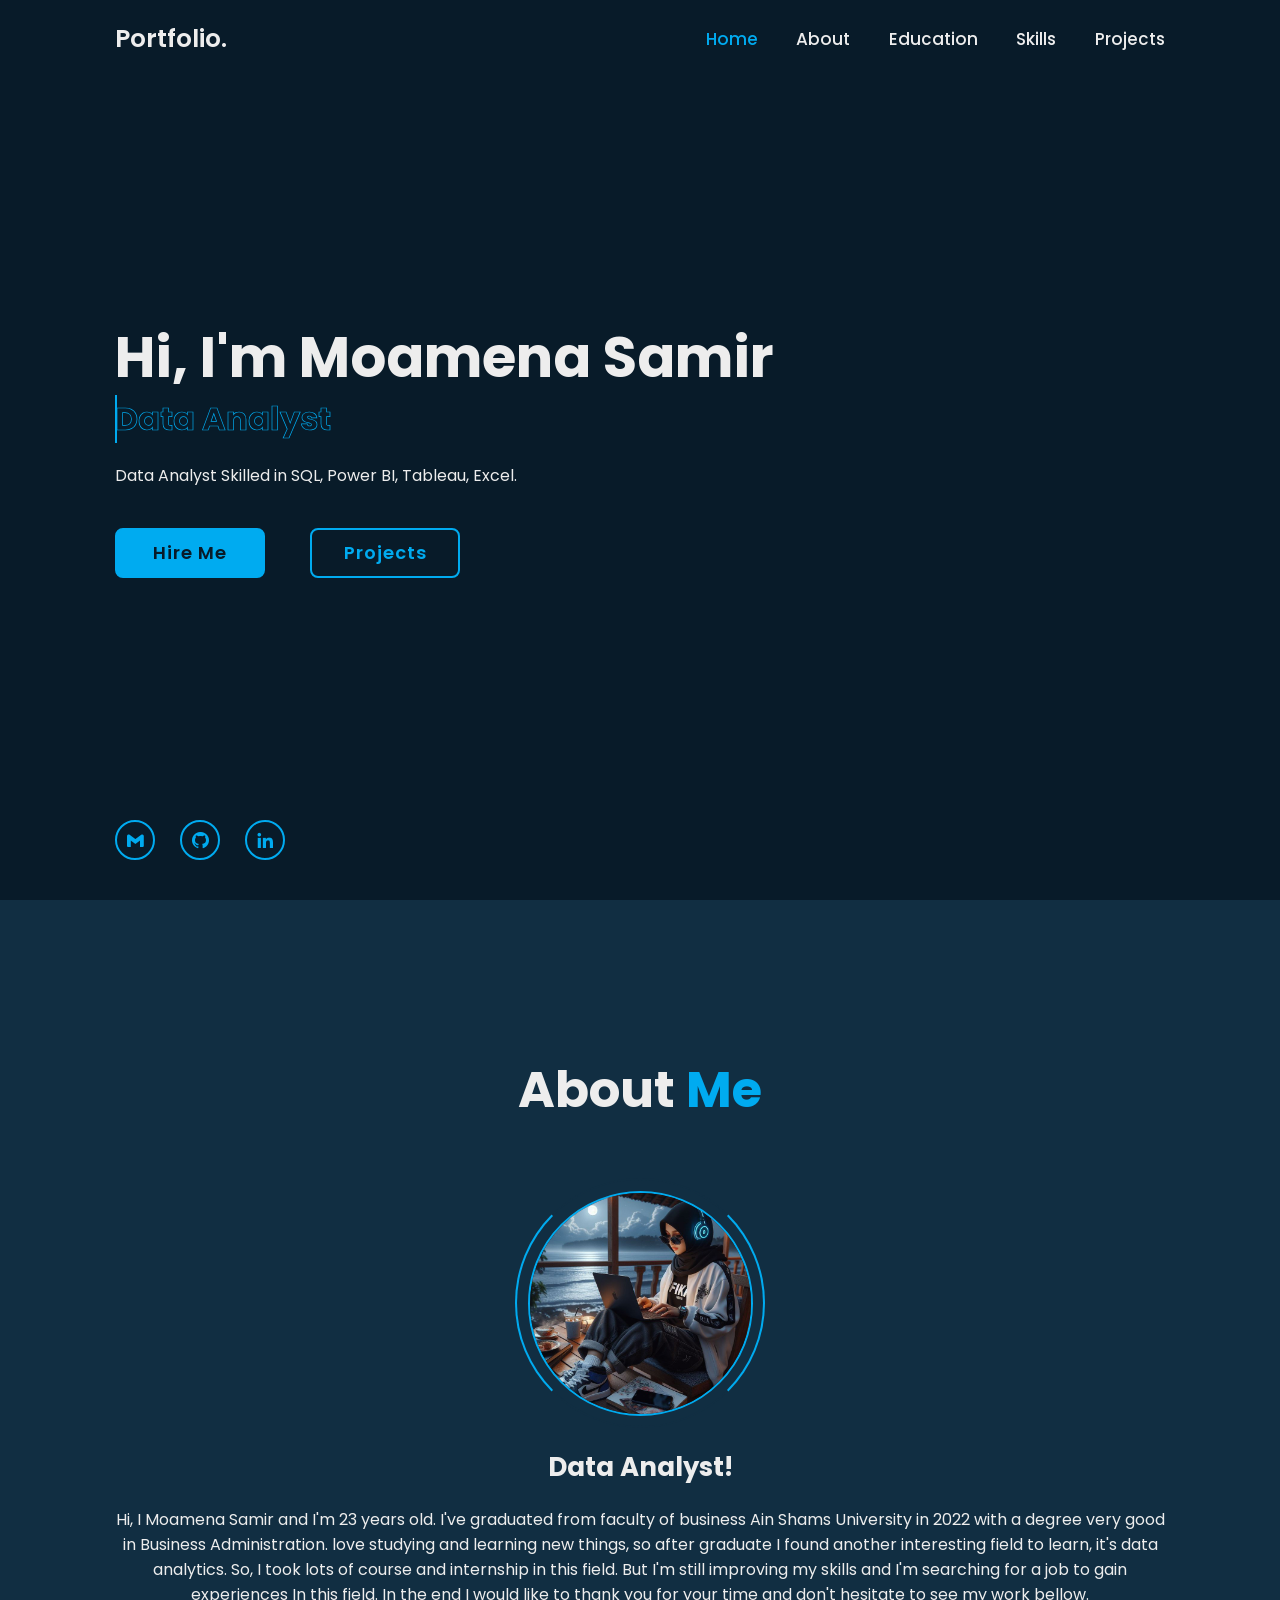
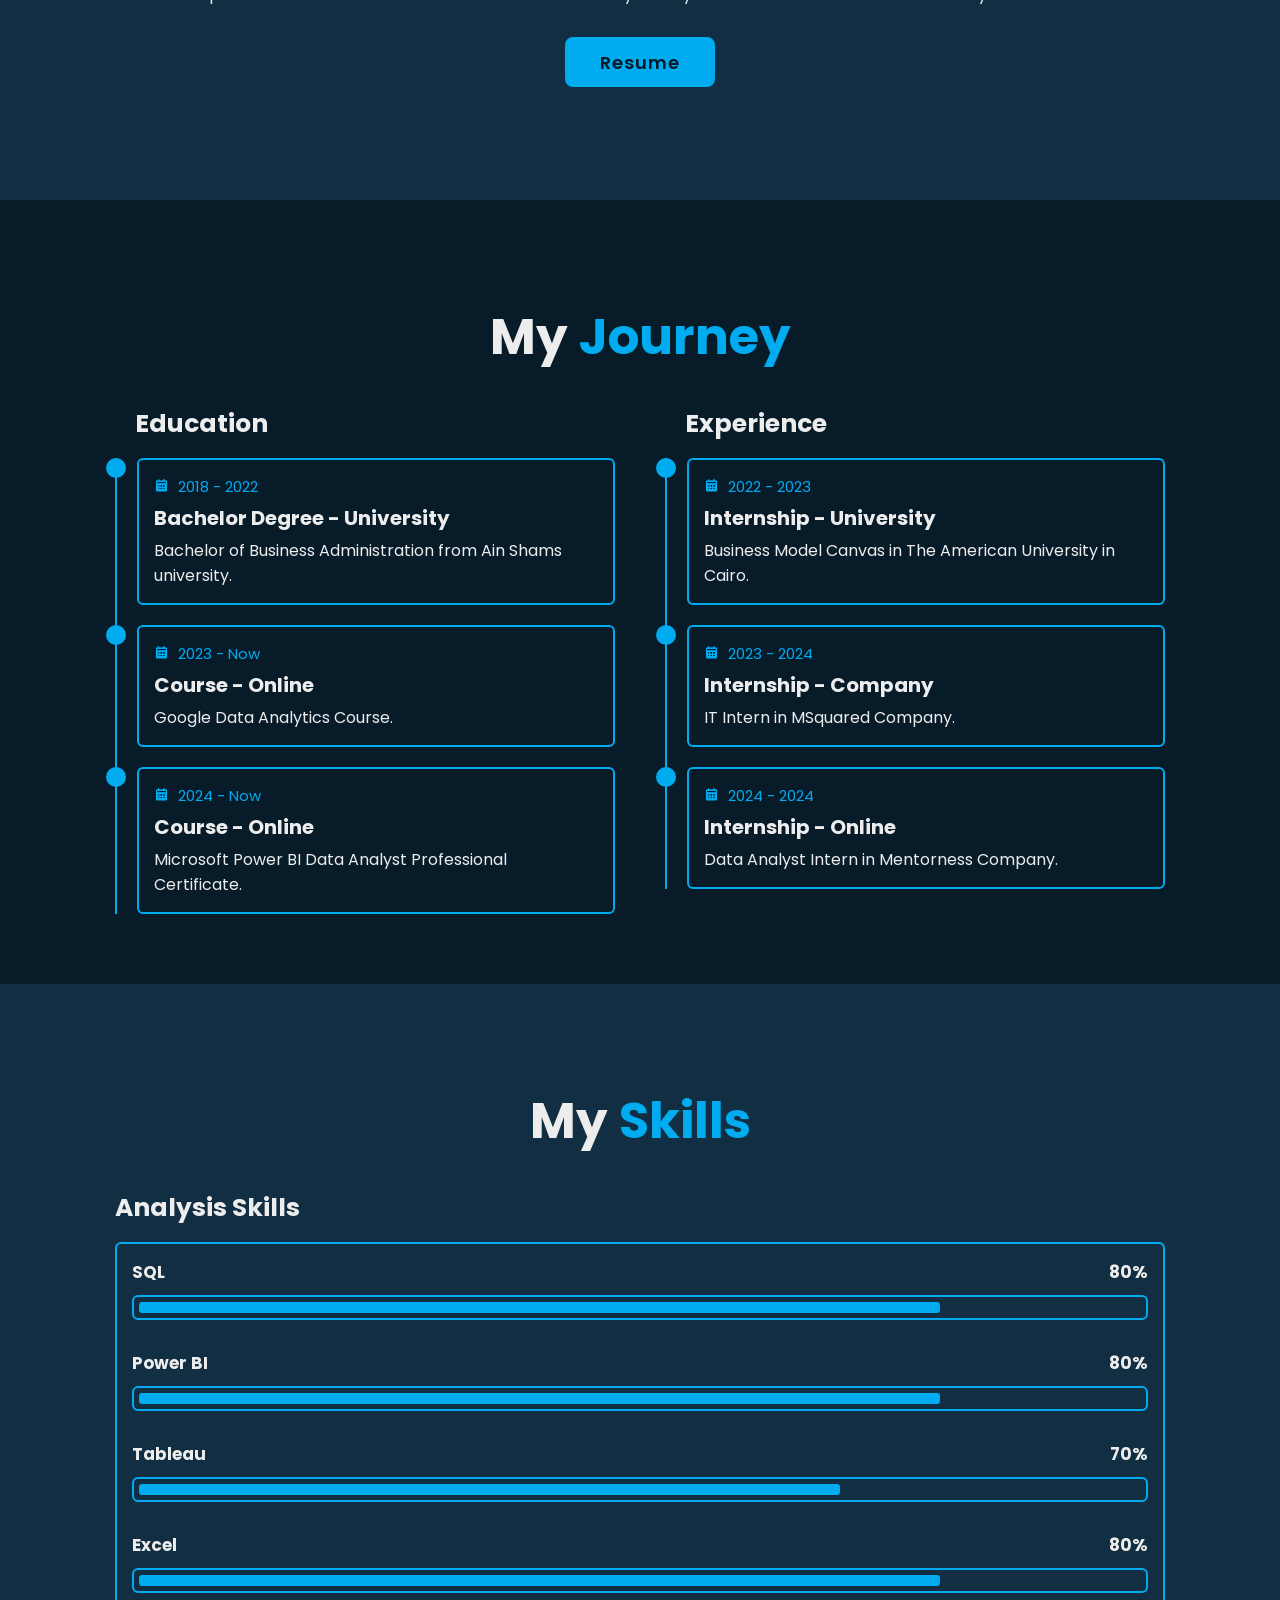
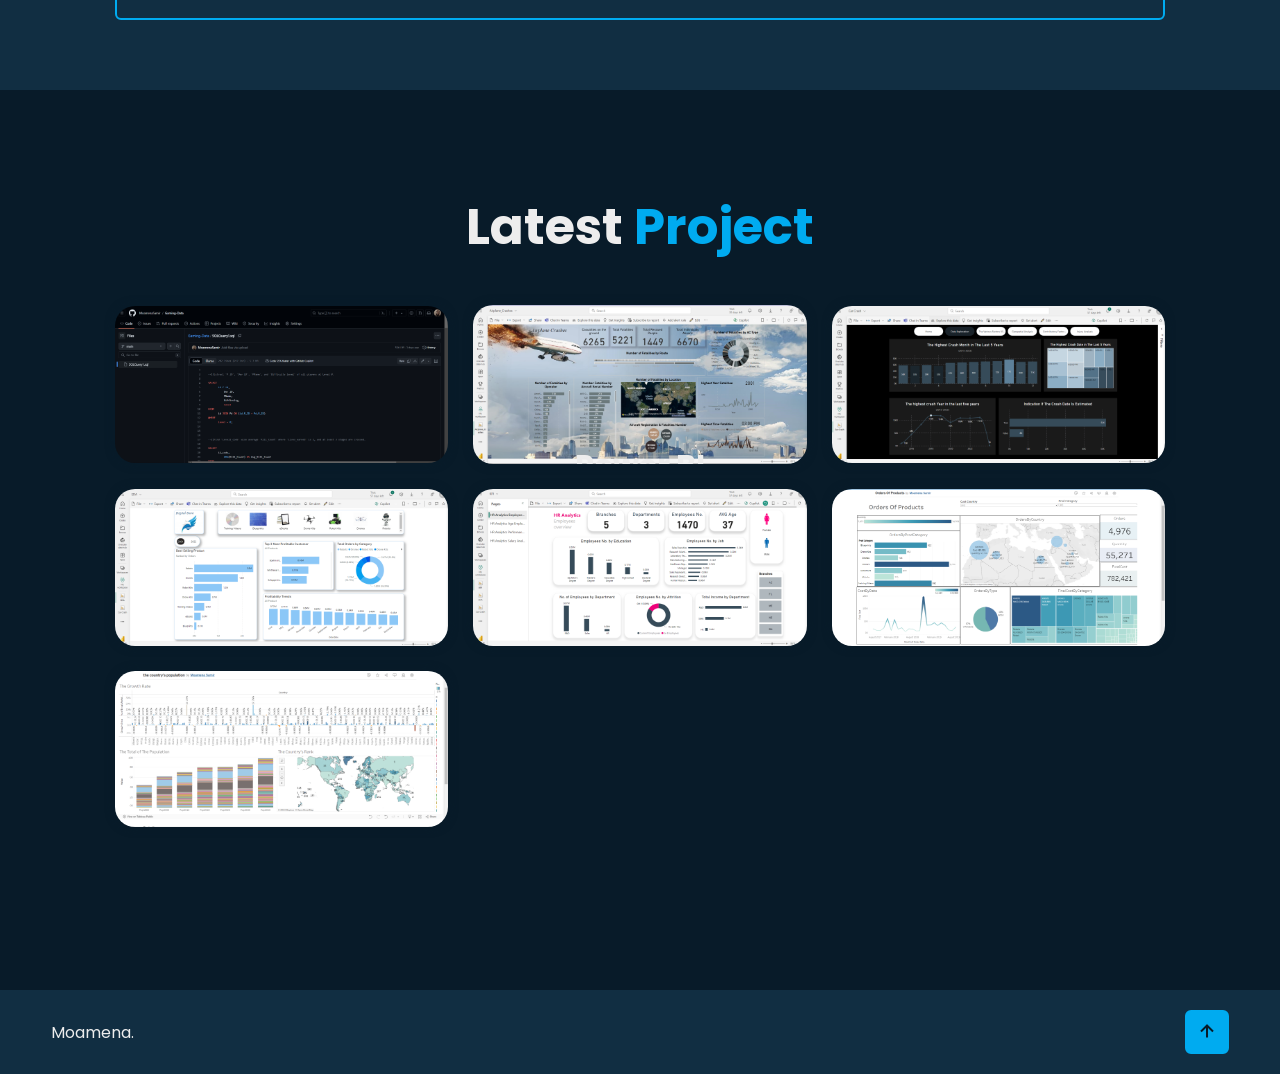
==== index.html @ 7ff7bc9e "Update index.html" ====
<!DOCTYPE html>
<html lang="en">

<head>
    <meta charset="UTF-8">
    <meta http-equiv="X-UA-Compatible" content="IE=edge">
    <meta name="viewport" content="width=decive-width, initial-scale=1.0">
    <title>Moamena The Analyst Portfolio</title>
    <link rel="stylesheet" href="style.css">

    <!--box icons-->
    <link href='https://unpkg.com/boxicons@2.1.4/css/boxicons.min.css' rel='stylesheet'>
</head>

<body>

    <!--header design-->
    <header class="header">
        <a href="#" class="logo">Portfolio.</a>

        <div class="bx bx-menu" id="menu-icon"></div>

        <nav class="navbar">
            <a href="#home">Home</a>
            <a href="#about">About</a>
            <a href="#education">Education</a>
            <a href="#skills">Skills</a>
            <a href="#Projects">Projects</a>

            <span class="active-nav"></span>
        </nav>
    </header>
    
    <!--home section design-->
    <section class="home" id="home">
        <div class="home-content">
            <h1>Hi, I'm <span>Moamena Samir</span> </h1>
            <div class="text-animate">
                <h3>Data Analyst</h3>
            </div>
            <p>Data Analyst Skilled in SQL, Power BI, Tableau, Excel.
            </p>

            <div class="btn-box">
                <a href="tel:+201020567214" class="btn">Hire Me</a>
                <a href="#Projects" class="btn">Projects</a>
            </div>
        </div>

        <div class="home-sci">
            <a href="mailto:mo2mena.samir@gmail.com"><i class='bx bxl-gmail'></i></a>
            <a href="https://github.com/MoamenaSamir"><i class='bx bxl-github'></i></a>
            <a href="https://www.linkedin.com/in/moamena-samir-12b2a61b3/"><i class='bx bxl-linkedin'></i></a>
        </div>


    </section>

    <!--about section desgin-->
    <section class="about" id="about">
        <h2 class="heading">About <span>Me</span></h2>

        <div class="about-img">
            <img src="images/62de331f3b5580118a885baf981260dc.jpg" alt="">
            <span class="circle-spin"></span>
        </div>

        <div class="about-content">
            <h3>Data Analyst!</h3>
            <p>Hi, I Moamena Samir and I'm 23 years old.
            I've graduated from faculty of business Ain Shams University in 2022 with a degree very good in Business Administration.
            love studying and learning new things, so after graduate I found another interesting field to learn, it's data analytics.
            So, I took lots of course and internship in this field.
            But I'm still improving my skills and I'm searching for a job to gain experiences In this field.
            In the end I would like to thank you for your time and don't hesitate to see my work bellow.
        </p>
            
            <div class="btn-box btns">
                <a href="https://drive.google.com/file/d/1NIc2Omp8mxi_9Cw9gJb8gLb9crtpB3oP/view?usp=sharing" class="btn">Resume</a>
            </div>
        </div>
    </section>

    <!--Education section design-->
    <section class="education" id="education">
        <h2 class="heading">My <span>Journey</span></h2>

        <div class="education-row">
            <div class="education-column">
                <h3 class="title"> Education</h3>

                <div class="education-box">
                    <div class="education-content">
                        <div class="content">
                            <div class="year"><i class='bx bxs-calendar' ></i> 2018 - 2022</div>
                            <h3>Bachelor Degree - University </h3>
                            <p>Bachelor of Business Administration from Ain Shams university.</p>
                        </div>
                    </div>

                    <div class="education-content">
                        <div class="content">
                            <div class="year"><i class='bx bxs-calendar' ></i> 2023 - Now</div>
                            <h3>Course - Online</h3>
                            <p>Google Data Analytics Course.</p>
                        </div>
                    </div>

                    <div class="education-content">
                        <div class="content">
                            <div class="year"><i class='bx bxs-calendar' ></i> 2024 - Now</div>
                            <h3>Course - Online</h3>
                            <p>Microsoft Power BI Data Analyst Professional Certificate.</p>
                        </div>
                    </div>
                </div>
            </div>

            <div class="education-column">
                <h3 class="title"> Experience</h3>

                <div class="education-box">
                    <div class="education-content">
                        <div class="content">
                                    <div class="year"><i class='bx bxs-calendar' ></i> 2022 - 2023</div>
                                    <h3>Internship - University</h3>
                                    <p>Business Model Canvas in The American University in Cairo.</p>
                                </div>
                            </div>
        
                            <div class="education-content">
                                <div class="content">
                                    <div class="year"><i class='bx bxs-calendar' ></i> 2023 - 2024</div>
                                    <h3>Internship - Company</h3>
                                    <p>IT Intern in MSquared Company.</p>
                                </div>
                            </div>

                            <div class="education-content">
                                <div class="content">
                                    <div class="year"><i class='bx bxs-calendar' ></i> 2024 - 2024</div>
                                    <h3>Internship - Online</h3>
                                    <p>Data Analyst Intern in Mentorness Company.</p>
                                </div>
                            </div>
                        </div>
                    </div>
                </div>
            </section>

            <!--skills section design-->
            <section class="skills" id="skills">
                <h2 class="heading"> My <span>Skills</span></h2>

                <div class="skills-row">
                    <div class="skills-column">
                        <h3 class="title">Analysis Skills</h3>

                        <div class="skills-box">
                            <div class="skills-content">
                                <div class="progress">
                                    <h3>SQL <span>80%</span></h3>
                                    <div class="bar"><span></span></div>
                                </div>

                                <div class="progress">
                                    <h3>Power BI <span>80%</span></h3>
                                    <div class="bar"><span></span></div>
                                </div>

                                <div class="progress">
                                    <h3>Tableau <span>70%</span></h3>
                                    <div class="bar"><span></span></div>
                                </div>

                                <div class="progress">
                                    <h3>Excel <span>80%</span></h3>
                                    <div class="bar"><span></span></div>
                                </div>
                            </div>
                        </div>
                    </div>
                </div>
            </section>

            <!--Portfolio section design-->
            <section class="Projects" id="Projects">
                <h2 class="heading"> Latest <span>Project</span></h2>

                <div class="Projects-container">
                    <div class="Projects-box">
                        <img src="images/SQL.png" alt="">
                        <div class="Projects-layer">
                            <h4>SQL Query</h4>
                            <p>SQL Project on Gaming Data</p>
                            <a href="https://github.com/MoamenaSamir/Gaming-Data/blob/main/SQLQuery1.sql"><i class='bx bx-link-external'></i></a>
                        </div>
                    </div>

                    <div class="Projects-box">
                        <img src="images/Airplane Crashes.png" alt="">
                        <div class="Projects-layer">
                            <h4>Power BI Dashboard</h4>
                            <p>Power BI Project on Airplane Crashes Around The World(1980-2023)</p>
                            <a href="https://commerceasuedu-my.sharepoint.com/:p:/g/personal/moemina_ismail6387_std_bus_asu_edu_eg/EbboC7ipmwRFlwjA2__gS-ABjMqeABfZgVKeyIdCyo4ZtQ?e=0nTUFy&nav=eyJzSWQiOjI1NiwiY0lkIjozMjExODU5NTQyfQ"><i class='bx bx-link-external'></i></a>
                        </div>
                    </div>

                    <div class="Projects-box">
                        <img src="images/Car Crash.png" alt="">
                        <div class="Projects-layer">
                            <h4>Power BI Dashboard</h4>
                            <p>Power BI Project on Car Crashes in Chicago(2015-2023)</p>
                            <a href="https://app.powerbi.com/groups/me/reports/aac5a972-5bf7-4962-9d0a-3812ebd9f219/ReportSectionda81ce80c0d133b09422?experience=power-bi"><i class='bx bx-link-external'></i></a>
                        </div>
                    </div>

                    <div class="Projects-box">
                        <img src="images/Sales.png" alt="">
                        <div class="Projects-layer">
                            <h4>Power BI Dashboard</h4>
                            <p>Power BI Project on Electronics Shop(2021-2022)</p>
                            <a href="https://app.powerbi.com/groups/b8ea84ec-316a-4c94-a36a-9904f1daa432/reports/cac3634a-7584-4855-9eca-a013e3efb55e/ReportSection?experience=power-bi"><i class='bx bx-link-external'></i></a>
                        </div>
                    </div>

                    <div class="Projects-box">
                        <img src="images/HR.png" alt="">
                        <div class="Projects-layer">
                            <h4>Power BI Dashboard</h4>
                            <p>Power BI Project on HR Data</p>
                            <a href="https://app.powerbi.com/groups/b8ea84ec-316a-4c94-a36a-9904f1daa432/reports/a9eea1a8-934e-453d-8416-8a2db43dfea5/ReportSection?experience=power-bi"><i class='bx bx-link-external'></i></a>
                        </div>
                    </div>

                    <div class="Projects-box">
                        <img src="images/Global product.png" alt="">
                        <div class="Projects-layer">
                            <h4>Tableau Dashboard</h4>
                            <p>Tableau Project on Global Product Sales</p>
                            <a href="https://public.tableau.com/app/profile/moamena.samir8558/viz/OrdersOfProducts/Dashboard1"><i class='bx bx-link-external'></i></a>
                        </div>
                    </div>

                    <div class="Projects-box">
                        <img src="images/Population.png" alt="">
                        <div class="Projects-layer">
                            <h4>Tableau Dashboard</h4>
                            <p>Tableau Project on World Population Census</p>
                            <a href="https://public.tableau.com/app/profile/moamena.samir8558/viz/thecountryspopulation/Dashboard2"><i class='bx bx-link-external'></i></a>
                        </div>
                    </div>
                </div>
            </section>

            <!--footer design-->
            <footer class="footer">
                <div class="footer-text">
                    <p>Moamena.</p>
                </div>

                <div class="footer-iconTop">
                    <a href="#"><i class="bx bx-up-arrow-alt"></i></a>
                </div>
            </footer>

    <script src="script.js"></script>
</body>
</html>
---- style.css ----
@import url('https://fonts.googleapis.com/css2?family=Poppins:wght@300;400;500;600;700;800;900&display=swap');

* {
    margin: 0;
    padding: 0;
    box-sizing: border-box;
    text-decoration: none;
    border: none;
    outline: none;
    scroll-behavior: smooth;
    font-family: 'Poppins', sans-serif;
}

:root {
    --bg-color: #081b29;
    --second-bg-color: #112e42;
    --text-color: #ededed;
    --main-color: #00abf0;
}

html {
    font-size: 62.5%;
    overflow-x: hidden;
}

body {
    background: var(--bg-color);
    color: var(--text-color);
}

.header {
    position: fixed;
    top: 0;
    left: 0;
    width: 100%;
    padding: 2rem 9%;
    background: transparent;
    display: flex;
    justify-content: space-between;
    align-items: center;
    z-index: 100;
    transition: .3s;
}

.header.sticky {
    background: var(--bg-color);
}

.logo {
    font-size: 2.5rem;
    color: var(--text-color);
    font-weight: 600;
}

.navbar a {
    font-size: 1.7rem;
    color: var(--text-color);
    font-weight: 500;
    margin-left: 3.55rem;
    transition: .3s;
}

.navbar a:hover,
.navbar a.active {
    color: var(--main-color);
}

#menu-icon {
    font-size: 3.6rem;
    color: var(--text-color);
    cursor: pointer;
    display: none;
}

section {
    min-height: 100vh;
    padding: 10rem 9% 2rem;
}

.home {
    display: flex;
    align-items: center;
    padding: 0 9%;
    background: url('images/3.gif');
    background-size: cover;
    background-position: center;
}

.home-content h1 {
    font-size: 5.6rem;
    font-weight: 700;
    line-height: 1.3;
}

.home-content h1 span {
    color: var(--text-color);
}

.home-content .text-animate {
    position: relative;
    width: 32.8rem;
}

.home-content .text-animate h3 {
    font-size: 3.2rem;
    font-weight: 700;
    color: transparent;
    -webkit-text-stroke: .7px var(--main-color);
    background-image: linear-gradient(var(--main-color), var(--main-color));
    background-repeat: no-repeat;
    -webkit-background-clip: text;
    background-position: -33rem 0;
    animation: homeBgText 6s linear infinite;
    animation-delay: 2s;
}

.home-content .text-animate h3::before {
    content: '';
    position: absolute;
    top: 0;
    left: 0;
    width: 0;
    height: 100%;
    border-right: 2px solid var(--main-color);
    z-index: -1;
    animation: homeCursorText 6s linear infinite;
    animation-delay: 2s;
}

.home-content p {
    font-size: 1.6rem;
    margin: 2rem 0 4rem;
}

.btn-box {
    position: relative;
    display: flex;
    justify-content: space-between;
    width: 34.5rem;
    height: 5rem;
}

.btn-box .btn {
    position: relative;
    display: inline-flex;
    justify-content: center;
    align-items: center;
    width: 15rem;
    height: 100%;
    background: var(--main-color);
    border: .2rem solid var(--main-color);
    border-radius: .8rem;
    font-size: 1.8rem;
    font-weight: 600;
    letter-spacing: .1rem;
    color: var(--bg-color);
    z-index: 1;
    overflow: hidden;
    transition: .5s;
}

.btn-box .btn:hover {
    color: var(--main-color);
}

.btn-box .btn:nth-child(2) {
    background: transparent;
    color: var(--main-color);
}

.btn-box .btn:nth-child(2):hover {
    color: var(--bg-color);
}

.btn-box .btn:nth-child(2)::before {
    background: var(--main-color);
}

.btn-box .btn::before {
    content: '';
    position: absolute;
    top: 0;
    left: 0;
    width: 0;
    height: 100%;
    background: var(--bg-color);
    z-index: -1;
    transition: .5s;
}

.btn-box .btn:hover::before {
    width: 100%;
}

.home-sci {
    position: absolute;
    bottom: 4rem;
    width: 170px;
    display: flex;
    justify-content: space-between;
}

.home-sci a {
    position: relative;
    display: inline-flex;
    justify-content: center;
    align-items: center;
    width: 40px;
    height: 40px;
    background: transparent;
    border: .2rem solid var(--main-color);
    border-radius: 50%;
    font-size: 20px;
    color: var(--main-color);
    z-index: 1;
    overflow: hidden;
    transition: .5s;
}

.home-sci a:hover {
    color: var(--bg-color);
} 

.home-sci a::before {
    content: '';
    position: absolute;
    top: 0;
    left: 0;
    width: 0;
    height: 100%;
    background: var(--main-color);
    z-index: -1;
    transition: .5s;
}

.home-sci a:hover::before {
    width: 100%;
}


.about {
    display: flex;
    justify-content: center;
    align-items: center;
    flex-direction: column;
    gap: 2rem;
    background: var(--second-bg-color);
    padding-bottom: 6rem;
}

.heading {
    font-size: 5rem;
    margin-bottom: 3rem;
    text-align: center;
}

span {
    color: var(--main-color);
}

.about-img {
    position: relative;
    width: 25rem;
    height: 25rem;
    border-radius: 50%;
    display: flex;
    justify-content: center;
    align-items: center;
}


.about-img img {
    width: 90%;
    border-radius: 50%;
    border: .2rem solid var(--main-color);
}

.about-img .circle-spin {
    position: absolute;
    top: 50%;
    left: 50%;
    transform: translate(-50%, -50%) rotate(0);
    width: 100%;
    height: 100%;
    border-radius: 50%;
    border-top: .2rem solid var(--second-bg-color);
    border-bottom: .2rem solid var(--second-bg-color);
    border-left: .2rem solid var(--main-color);
    border-right: .2rem solid var(--main-color);
    animation: aboutSpinner 8s linear infinite;
}

.about-content {
    text-align: center;
}

.about-content h3 {
    font-size: 2.6rem;
}

.about-content p {
    font-size: 1.6rem;
    margin: 2rem 0 3rem;
}

.btn-box.btns {
    display: inline-block;
    width: 15rem;
}

.btn-box.btns a::before {
    background: var(--second-bg-color);
}

.education {
    display: flex;
    justify-content: center;
    align-items: center;
    flex-direction: column;
    min-height: auto;
    padding-bottom: 5rem;
}

.education .education-row {
    display: flex;
    flex-wrap: wrap;
    gap: 5rem;
}

.education-row .education-column {
    flex: 1 1 40rem;
}

.education-column .title {
    font-size: 2.5rem;
    margin: 0 0 1.5rem 2rem;
}

.education-column .education-box {
    border-left: .2rem solid var(--main-color);
}

.education-box .education-content {
    position: relative;
    padding-left: 2rem;
}

.education-box .education-content::before {
    content: '';
    position: absolute;
    top: 0;
    left: -1.1rem;
    width: 2rem;
    height: 2rem;
    background: var(--main-color);
    border-radius: 50%;
}

.education-content .content {
    position: relative;
    padding: 1.5rem;
    border: .2rem solid var(--main-color);
    border-radius: .6rem;
    margin-bottom: 2rem;
    overflow: hidden;
}

.education-content .content::before {
    content: '';
    position: absolute;
    top: 0;
    left: 0;
    width: 0;
    height: 100%;
    background: var(--second-bg-color);
    z-index: -1;
    transition: .5s;
}

.education-content .content:hover::before {
    width: 100%;
}

.education-content .content .year {
    font-size: 1.5rem;
    color: var(--main-color);
    padding-bottom: .5rem;
}

.education-content .content .year i {
    padding-right: .5rem;
}

.education-content .content h3 {
    font-size: 2rem;
}

.education-content .content p {
    font-size: 1.6rem;
    padding-top: .5rem;
}

.skills {
    min-height: auto;
    padding-bottom: 7rem;
    background: var(--second-bg-color);
}

.skills .skills-row {
    display: flex;
    flex-wrap: wrap;
    gap: 5rem;
}

.skills-row .skills-column {
    flex: 1 1 40rem;
}

.skills-column .title {
    font-size: 2.5rem;
    margin: 0 0 1.5rem;
}


.skills-box .skills-content {
    position: relative;
    border: .2rem solid var(--main-color);
    border-radius: .6rem;
    padding: .5rem 1.5rem;
    z-index: 1;
    overflow: hidden;
}

.skills-box .skills-content::before {
    content: '';
    position: absolute;
    top: 0;
    left: 0;
    width: 0;
    height: 100%;
    background: var(--bg-color);
    z-index: -1;
    transition: .5s;

}

.skills-box .skills-content:hover::before {
    width: 100%;
}

.skills-content .progress {
    padding: 1rem 0;
}

.skills-content .progress h3 {
    font-size: 1.7rem;
    display: flex;
    justify-content: space-between;
}

.skills-content .progress h3 span {
    color: var(--text-color);
}

.skills-content .progress .bar {
    height: 2.5rem;
    border-radius: .6rem;
    border: .2rem solid var(--main-color);
    padding: .5rem;
    margin: 1rem 0;
}

.skills-content .progress .bar span {
    display: block;
    height: 100%;
    border-radius: .3rem;
    background: var(--main-color);
}

.skills-column:nth-child(1) .skills-content .progress:nth-child(1) .bar span {
    width: 80%;
}

.skills-column:nth-child(1) .skills-content .progress:nth-child(2) .bar span {
    width: 80%;
}

.skills-column:nth-child(1) .skills-content .progress:nth-child(3) .bar span {
    width: 70%;
}

.skills-column:nth-child(1) .skills-content .progress:nth-child(4) .bar span {
    width: 80%;
}

.Projects {
    background: var(--bg-color);
}

.Projects h2 {
    margin-bottom: 4rem;
}

.Projects-container {
    display: grid;
    grid-template-columns: repeat(3, 1fr);
    align-items: center;
    gap: 2.5rem;
}

.Projects-container .Projects-box {
    position: relative;
    border-radius: 2rem;
    box-shadow: 0 0 1rem var(--bg-color);
    overflow: hidden;
    display: flex;
}

.Projects-box img {
    width: 100%;
    transition: .5s ease;
}

.Projects-box:hover img {
    transform: scale(1.1);
}

.Projects-box .Projects-layer {
    position: absolute;
    bottom: 0;
    left: 0;
    width: 100%;
    height: 100%;
    background: linear-gradient(rgba(0, 0, 0, .1), var(--main-color));
    display: flex;
    justify-content: center;
    align-items: center;
    flex-direction: column;
    text-align: center;
    padding: 0 4rem;
    transform: translateY(100%);
    transition: .5s ease;
}

.Projects-box:hover .Projects-layer {
    transform: translateY(0);
}

.Projects-layer h4 {
    font-size: 3rem;
}

.Projects-layer p {
    font-size: 1.6rem;
    margin: .3rem 0 1rem;
}

.Projects-layer a {
    display: inline-flex;
    justify-content: center;
    align-items: center;
    width: 5rem;
    height: 5rem;
    background: var(--text-color);
    border-radius: 50%;
}

.Projects-layer a i {
    font-size: 2rem;
    color: var(--second-bg-color);
}

.footer {
    display: flex;
    justify-content: space-between;
    align-items: center;
    flex-wrap: wrap;
    padding: 2rem 9%;
    background: var(--second-bg-color);
}

.footer-text p {
    font-size: 1.6rem;
}

.footer-iconTop a {
    position: relative;
    display: inline-flex;
    justify-content: center;
    align-items: center;
    padding: .8rem;
    background: var(--main-color);
    border: .2rem solid var(--main-color);
    border-radius: .6rem;
    z-index: 1;
    overflow: hidden;
}

.footer-iconTop a::before {
    content: '';
    position: absolute;
    top: 0;
    left: 0;
    width: 0;
    height: 100%;
    background: var(--second-bg-color);
    z-index: -1;
    transition: .5s;
}

.footer-iconTop a i {
    font-size: 2.4rem;
    color: var(--bg-color);
    transition: .5s;
}

.footer-iconTop a:hover i {
    color: var(--main-color);
}

/* BREAKPOINTS */
@media (max-width: 1200px) {
    html {
        font-size: 55%;
    }
}

@media (max-width: 991px) {
    .header {
        padding: 2rem 4%;
    }

    section {
        padding: 10rem 4% 2rem; 
    }

    .Projects {
        padding-bottom: 7rem;
    }

    .home {
        padding: 0 4%;
    }
}

.footer {
    padding: 2rem 4%;
}

@media (max-width: 850px) {
    .animate.home-img {
        width: 55%;
    }
}

@media (max-width: 768px) {
    .header {
        background: var(--bg-color);
    }

    #menu-icon {
        display: block;
    }

    .navbar {
        position: absolute;
        top: 100%;
        left: -100%;
        width: 100%;
        padding: 1rem 4%;
        background: var(--main-color);
        box-shadow: 0 .5rem 1rem rgba(0, 0, 0, .2);
        z-index: 1;
        transition: .25s ease;
        transition-delay: .25s;
    }

.navbar.active {
    left: 0;
    transition-delay: 0s;
}

.navbar .active-nav {
    position: absolute;
    top: 0;
    left: -100%;
    width: 100%;
    height: 100%;
    background: var(--bg-color);
    border-top: .1rem solid rgba(0, 0, 0, .2);
    z-index: -1;
    transition: .25s ease;
    transition-delay: 0s;
}

.navbar.active .active-nav {
    left: 0;
    transition-delay: .25s;
}

    .navbar a {
        display: block;
        font-size: 2rem;
        margin: 3rem 0;
        transform: translateX(-20rem);
        transition-delay: 0s;
    }

.navbar.active a {
    transform: translateX(0);
    transition-delay: .25s;
}

.home-imgHover {
    pointer-events: none;
    background: var(--bg-color);
    opacity: .6;
}

.Projects-container {
    grid-template-columns: repeat(2, 1fr);
}
}

@media (max-width: 520px) {
    html {
        font-size: 50%;
    }
    .home-content h1 {
        display: flex;
        flex-direction: column;
    }

    .home-sci {
        width: 160px;
    }

    .home-sci a {
        width: 38px;
        height: 38px;
    }

    .Projects-container {
        grid-template-columns: 1fr;
    }
}


@media (max-width: 462px) {
    .home-content h1 {
        font-size: 5.2rem;
    }

    .education {
        padding: 10rem 4% 5rem 5%;
    }

    .contact form .input-box .input-field {
        width: 100%;
    }

    .footer {
        flex-direction: column-reverse;
        text-align: center;
    }

    .footer p {
        margin-top: 2rem;
    }
}

@media (max-width: 371px) {
    .home {
        justify-content: center;
    }

    .home-content {
        display: flex;
        align-items: center;
        flex-direction: column;
        text-align: center;
    }

    .home-content h1 {
        font-size: 5rem;
    }
}

/* KEYFRAMES ANIMATION */
@keyframes homeBgText {

    0%,
    10%,
    100% {
        background-position: -33rem 0;
    }

    65%,
    85% {
        background-position: 0 0;
    }
}

@keyframes homeCursorText {

    0%,
    10%,
    100% {
        width: 0;
    }

    65%,
    78%,
    85% {
        width: 100%;
        opacity: 1;
    }

    75%,
    81% {
        opacity: 0;
    }
}

@keyframes aboutSpinner {
    100% {
        transform: translate(-50%, -50%) rotate(360deg);
    }
}
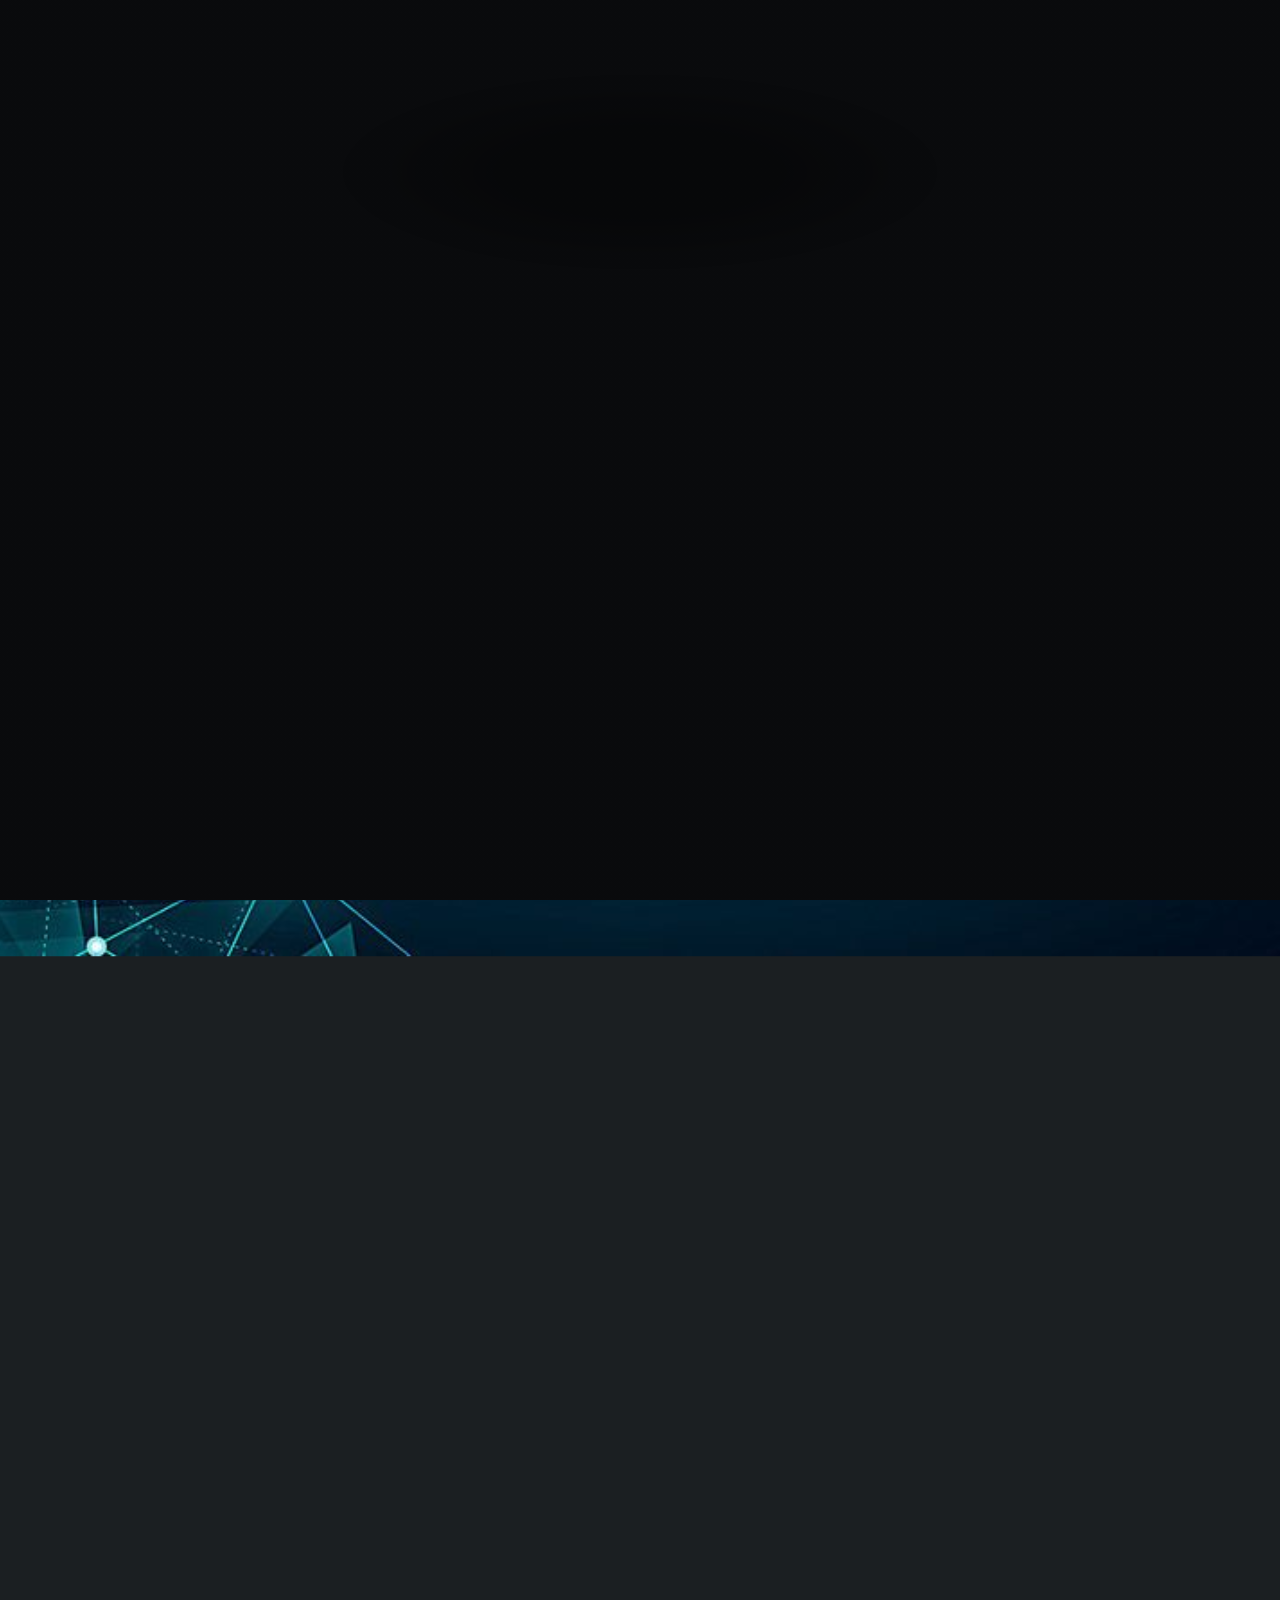
==== commit bf6fbba2: "Add files via upload" ====
--- a/index.html
+++ b/index.html
@@ -1,269 +1,675 @@
-<!DOCTYPE html>
-<html lang="en">
-
-<head>
-    <meta charset="UTF-8">
-    <meta http-equiv="X-UA-Compatible" content="IE=edge">
-    <meta name="viewport" content="width=decive-width, initial-scale=1.0">
-    <title>Moamena The Analyst Portfolio</title>
-    <link rel="stylesheet" href="style.css">
-
-    <!--box icons-->
-    <link href='https://unpkg.com/boxicons@2.1.4/css/boxicons.min.css' rel='stylesheet'>
-</head>
-
-<body>
-
-    <!--header design-->
-    <header class="header">
-        <a href="#" class="logo">Portfolio.</a>
-
-        <div class="bx bx-menu" id="menu-icon"></div>
-
-        <nav class="navbar">
-            <a href="#home">Home</a>
-            <a href="#about">About</a>
-            <a href="#education">Education</a>
-            <a href="#skills">Skills</a>
-            <a href="#Projects">Projects</a>
-
-            <span class="active-nav"></span>
-        </nav>
-    </header>
-    
-    <!--home section design-->
-    <section class="home" id="home">
-        <div class="home-content">
-            <h1>Hi, I'm <span>Moamena Samir</span> </h1>
-            <div class="text-animate">
-                <h3>Data Analyst</h3>
-            </div>
-            <p>Data Analyst Skilled in SQL, Power BI, Tableau, Excel.
-            </p>
-
-            <div class="btn-box">
-                <a href="tel:+201020567214" class="btn">Hire Me</a>
-                <a href="#Projects" class="btn">Projects</a>
-            </div>
-        </div>
-
-        <div class="home-sci">
-            <a href="mailto:mo2mena.samir@gmail.com"><i class='bx bxl-gmail'></i></a>
-            <a href="https://github.com/MoamenaSamir"><i class='bx bxl-github'></i></a>
-            <a href="https://www.linkedin.com/in/moamena-samir-12b2a61b3/"><i class='bx bxl-linkedin'></i></a>
-        </div>
-
-
-    </section>
-
-    <!--about section desgin-->
-    <section class="about" id="about">
-        <h2 class="heading">About <span>Me</span></h2>
-
-        <div class="about-img">
-            <img src="images/62de331f3b5580118a885baf981260dc.jpg" alt="">
-            <span class="circle-spin"></span>
-        </div>
-
-        <div class="about-content">
-            <h3>Data Analyst!</h3>
-            <p>Hi, I Moamena Samir and I'm 23 years old.
-            I've graduated from faculty of business Ain Shams University in 2022 with a degree very good in Business Administration.
-            love studying and learning new things, so after graduate I found another interesting field to learn, it's data analytics.
-            So, I took lots of course and internship in this field.
-            But I'm still improving my skills and I'm searching for a job to gain experiences In this field.
-            In the end I would like to thank you for your time and don't hesitate to see my work bellow.
-        </p>
-            
-            <div class="btn-box btns">
-                <a href="https://drive.google.com/file/d/1NIc2Omp8mxi_9Cw9gJb8gLb9crtpB3oP/view?usp=sharing" class="btn">Resume</a>
-            </div>
-        </div>
-    </section>
-
-    <!--Education section design-->
-    <section class="education" id="education">
-        <h2 class="heading">My <span>Journey</span></h2>
-
-        <div class="education-row">
-            <div class="education-column">
-                <h3 class="title"> Education</h3>
-
-                <div class="education-box">
-                    <div class="education-content">
-                        <div class="content">
-                            <div class="year"><i class='bx bxs-calendar' ></i> 2018 - 2022</div>
-                            <h3>Bachelor Degree - University </h3>
-                            <p>Bachelor of Business Administration from Ain Shams university.</p>
-                        </div>
-                    </div>
-
-                    <div class="education-content">
-                        <div class="content">
-                            <div class="year"><i class='bx bxs-calendar' ></i> 2023 - Now</div>
-                            <h3>Course - Online</h3>
-                            <p>Google Data Analytics Course.</p>
-                        </div>
-                    </div>
-
-                    <div class="education-content">
-                        <div class="content">
-                            <div class="year"><i class='bx bxs-calendar' ></i> 2024 - Now</div>
-                            <h3>Course - Online</h3>
+<!DOCTYPE HTML>
+<html>
+	<head>
+		<title>Moamena The Analyst Portfolio</title>
+		<meta charset="utf-8" />
+		<meta name="viewport" content="width=device-width, initial-scale=1, user-scalable=no" />
+		<link rel="stylesheet" href="assets/css/main.css" />
+		<noscript><link rel="stylesheet" href="assets/css/noscript.css" /></noscript>
+	</head>
+	<body class="is-preload">
+
+		<!-- Wrapper -->
+			<div id="wrapper">
+
+				<!-- Header -->
+					<header id="header">
+						<div class="logo">
+							<span class="icon fa-gem"></span>
+						</div>
+						<div class="content">
+							<div class="inner">
+								<h1>Hi,I'm Moamena Samir</h1>
+								<p>Data Analyst Skilled in SQL, Power BI, Tableau, Excel.</p>
+							</div>
+						</div>
+						<nav>
+							<ul>
+								<li><a href="#intro">Intro</a></li>
+								<li><a href="#Projects">Projects</a></li>
+								<li><a href="#Education">Education</a></li>
+								<li><a href="#Experience">Experience</a></li>
+								<li><a href="#Skills">Skills</a></li>
+								<li><a href="#contact">Contact</a></li>
+
+								<!--<li><a href="#elements">Elements</a></li>-->
+							</ul>
+						</nav>
+					</header>
+
+				<!-- Main -->
+					<div id="main">
+
+						<!-- Intro -->
+							<article id="intro">
+								<h2 class="major">Intro</h2>
+								<span class="image main"><img src="images/avtar.jpg" alt="" /></span>
+								<h3>Data Analyst!</h3>
+            <p>Hi, I'm Moamena Samir, a 23-year-old graduate from the Faculty of Business at Ain Shams University, where I earned a degree with honors in Business Administration in 2022. My passion for continuous learning led me to explore the fascinating realm of data analytics after graduation. I pursued numerous courses and internships to deepen my understanding and practical skills in this field.</p>
+		<p>Currently, I am dedicated to further enhancing my abilities and actively seeking opportunities to apply my knowledge in a professional setting. I am enthusiastic about leveraging data-driven insights to solve real-world challenges and contribute effectively to organizational goals.</p>
+	<p>Thank you for taking the time to learn a bit about me. Please feel free to explore my work below. I look forward to connecting with you!</p>
+	<a href="https://drive.google.com/file/d/1NIc2Omp8mxi_9Cw9gJb8gLb9crtpB3oP/view?usp=sharing" class="button">
+		<img src="images/icons8-cv-48.png" alt="CV Icon" style="vertical-align: middle; width: 20px; height: 20px; margin-right: 5px;">
+		RESUME
+	</a>
+</article>
+
+						<!-- Projects -->
+							<article id="Projects">
+								<h2 class="major">Gaming Analysis with SQL</h2>
+								<span class="image main"><img src="images/SQL.png" alt="" /></span>
+								<p>This project focuses on analyzing gaming data using SQL Server Management Studio (SSMS) to enhance game development and player experience. The objectives include cleaning and preprocessing data, extracting insights through SQL queries, and identifying patterns in player behavior. The dataset comprises two main tables: Player Details and Level Details, containing information about players' IDs, login details, game levels, stages, and performance. The target audience primarily benefits war game enthusiasts through improved game features. Methodology involves importing flat file data, cleaning it by removing unnecessary columns and ensuring data consistency, and utilizing SQL functions like JOINs, GROUP BY, and nested queries for analysis. Expected outcomes include enhanced game design informed by player data insights and potential additions of advanced features based on player behavior.</p>	
+		<div class="button-container">
+			<a href="https://github.com/MoamenaSamir/Gaming-Data-Mentorness" class="button">
+				<img src="images/icons8-github-30.png" alt="Github Icon" style="vertical-align: middle; width: 20px; height: 20px; margin-right: 5px;">
+				PROJECT REPOSITORY
+			</a>
+			
+			<a href="https://github.com/MoamenaSamir/Gaming-Data-Mentorness/blob/main/SQLQuery1.sql" class="button">
+				<img src="images/icons8-microsoft-sql-server-48.png" alt="SQL Icon" style="vertical-align: middle; width: 20px; height: 20px; margin-right: 5px;">
+				SOURCE FILE
+			</a>
+
+			<a href="https://github.com/MoamenaSamir/Gaming-Data-Mentorness/blob/main/Gaming%20Analysis%20Presentation.pptx" class="button">
+				<img src="images/icons8-presentation-48.png" alt="presentation Icon" style="vertical-align: middle; width: 20px; height: 20px; margin-right: 5px;">
+				PRESENTATION
+			</a>
+		</div>
+	
+	</article>
+							
+
+							<article id="Projects">
+								<h2 class="major">Airplane Crashes in Power BI</h2>
+								<video controls autoplay muted style="width: 550px; height: 400px;">
+									<source src="videos/Media1.mp4" type="video/mp4">
+								</video>
+							</span>
+								<p>This project uses Power BI to analyze airplane crashes spanning 1980 to 2023. Key objectives include temporal and geospatial analysis, evaluating operator and aircraft performance, identifying fatality trends, and analyzing crash patterns along routes. The dataset provides comprehensive crash details and fatality information.</p>
+								<p>Airplane companies seeking to enhance aviation safety are the primary audience. The methodology involves importing and cleaning the dataset to ensure data integrity. Visualizations created in Power BI facilitate interactive exploration of the data.</p>
+								<p>Key findings highlight Chicago O'Hare, Illinois, and specific routes as having significant airplane fatality rates. The year 2001 recorded the highest global airplane fatality rate. Relationships between aircraft registrations, types, operators (like American Airlines), and fatalities were identified.</p>
+								<p>Expected outcomes include actionable insights to improve aviation safety measures, enabling companies to implement targeted safety enhancements based on data-driven analysis.</p>
+							  
+								<div class="button-container">
+									<a href="https://github.com/MoamenaSamir/Mentorness" class="button">
+										<img src="images/icons8-github-30.png" alt="Github Icon" style="vertical-align: middle; width: 20px; height: 20px; margin-right: 5px;">
+										PROJECT REPOSITORY
+									</a>
+									
+									<a href="https://app.powerbi.com/groups/b8ea84ec-316a-4c94-a36a-9904f1daa432/reports/27ff20be-664e-4e20-a866-f523b3e67d09/ReportSectionb546e6ee980c40b5be1c?experience=power-bi" class="button">
+										<img src="images/icons8-power-bi-logo-48.png" alt="power-bi Icon" style="vertical-align: middle; width: 20px; height: 20px; margin-right: 5px;">
+										DASHBOARD
+									</a>
+						
+									<a href="https://github.com/MoamenaSamir/Mentorness/blob/main/Airplane%20Crash%20Analysis%20with%20PowerBI.pptx" class="button">
+										<img src="images/icons8-presentation-48.png" alt="presentation Icon" style="vertical-align: middle; width: 20px; height: 20px; margin-right: 5px;">
+										PRESENTATION
+									</a>
+								</div>
+							
+							</article>
+
+							<article id="Projects">
+								<h2 class="major">Traffic Crashes in Power BI</h2>
+								<video controls autoplay muted style="width: 550px; height: 400px;">
+									<source src="videos/Media2.mp4" type="video/mp4">
+								</video>
+							</span>								<p>This project uses Power BI to analyze Chicago traffic crashes. Key objectives include visualizing traffic patterns, identifying contributing factors to accidents, and providing insights for road safety improvements. The dataset offers detailed crash information, including dates, times, speed limits, weather conditions, and fatalities.</p>
+								<p>Government authorities and agencies responsible for traffic management and road safety are the primary audience. The methodology involves importing and cleaning the dataset to ensure data integrity. Visualizations created in Power BI facilitate interactive exploration of the data.</p>
+								<p>Key findings highlight 2018 as having the highest car fatality rate in Chicago, with parked motor vehicles being the most common cause of accidents.</p>
+								<p>Expected outcomes include actionable insights to enhance traffic safety measures, enabling authorities to implement targeted strategies for reducing traffic accidents based on data-driven analysis.</p>
+								<div class="button-container">
+									<a href="https://github.com/MoamenaSamir/Traffic-Incidents-In-Chicago" class="button">
+										<img src="images/icons8-github-30.png" alt="Github Icon" style="vertical-align: middle; width: 20px; height: 20px; margin-right: 5px;">
+										PROJECT REPOSITORY
+									</a>
+									
+									<a href="https://app.powerbi.com/groups/me/reports/5bba7bdf-7f89-4e82-8df6-8615163ddff5/4d8c04be6f489e4ed68b?experience=power-bi" class="button">
+										<img src="images/icons8-power-bi-logo-48.png" alt="power-bi Icon" style="vertical-align: middle; width: 20px; height: 20px; margin-right: 5px;">
+										DASHBOARD
+									</a>
+								</div>
+							</article>
+
+							<article id="Projects">
+								<h2 class="major">Electronic sales in Power BI</h2>
+								<video controls autoplay muted style="width: 550px; height: 400px;">
+									<source src="videos/Media3.mp4" type="video/mp4">
+								</video>
+							</span>								<p>This project uses Power BI to analyze electronics store sales from 2021 to 2022. Key objectives include improving low-selling products and increasing sales promotion for high-selling ones. The dataset offers detailed sales information for various electronic products, including robots, drones, robot kits, drone kits, ebooks, blueprints, and training videos.</p>
+								<p>The primary audience for this project is fans of electronic products. The methodology involves importing and cleaning the dataset to ensure accuracy and consistency. Visualizations created in Power BI facilitate interactive exploration of the data.</p>
+								<p>Key findings highlight that in 2021, robots had the highest sales rate and blueprints had the lowest, with June being the highest month of sales and December the lowest. In 2022, drones had the highest sales rate and blueprints had the lowest, with March being the highest month of sales and September the lowest.</p>
+								<p>Expected outcomes include actionable insights to enhance sales strategies, enabling the electronics store to improve low-selling products and boost promotions for high-selling ones based on data-driven analysis.</p>
+								<div class="button-container">
+									<a href="https://github.com/MoamenaSamir/E-Sales-Analysis" class="button">
+										<img src="images/icons8-github-30.png" alt="Github Icon" style="vertical-align: middle; width: 20px; height: 20px; margin-right: 5px;">
+										PROJECT REPOSITORY
+									</a>
+									
+									<a href="https://app.powerbi.com/groups/b8ea84ec-316a-4c94-a36a-9904f1daa432/reports/cac3634a-7584-4855-9eca-a013e3efb55e/ReportSection10d2e98e70a2c3ee9b81?experience=power-bi" class="button">
+										<img src="images/icons8-power-bi-logo-48.png" alt="power-bi Icon" style="vertical-align: middle; width: 20px; height: 20px; margin-right: 5px;">
+										DASHBOARD
+									</a>
+								</div>
+							</article>
+
+							<article id="Projects">
+								<h2 class="major">HR Analysis in Power BI</h2>
+								<video controls autoplay muted style="width: 550px; height: 400px;">
+									<source src="videos/Media4.mp4" type="video/mp4">
+								</video>
+							</span>									<p>This project uses Power BI to analyze Key Performance Indicators (KPIs) within the HR dataset of a company from the perspective of workforce management and strategic planning. The dataset includes detailed information on employees, departments, branch locations, performance metrics, and salary details.</p>
+								<p>The primary audience for this analysis includes companies and Human Resources departments seeking to enhance their workforce management strategies.Methodologically, the project involves importing the dataset into Power BI, followed by comprehensive data transformation and cleaning to ensure data accuracy and consistency. Visualizations created in Power BI enable interactive exploration of the dataset, facilitating clear and actionable insights.</p>
+								<p>Key findings include:
+									The male-to-female employee ratio favors males within the company.
+									The average age of employees is approximately 37 years.
+									The Research & Development (R&D) department exhibits the highest salary levels.
+									A significant portion of employees hold bachelor's degrees.
+									Additional information reveals that the company consists of three departments (Sales, HR, and R&D) operating across five branches.</p>
+								<p>Expected outcomes encompass providing valuable insights to optimize workforce management strategies and enhance strategic planning based on data-driven analysis.</p>
+								<div class="button-container">
+									<a href="https://github.com/MoamenaSamir/HR-Data-Analysis" class="button">
+										<img src="images/icons8-github-30.png" alt="Github Icon" style="vertical-align: middle; width: 20px; height: 20px; margin-right: 5px;">
+										PROJECT REPOSITORY
+									</a>
+									
+									<a href="https://app.powerbi.com/groups/me/reports/a9eea1a8-934e-453d-8416-8a2db43dfea5/ReportSection?experience=power-bi" class="button">
+										<img src="images/icons8-power-bi-logo-48.png" alt="power-bi Icon" style="vertical-align: middle; width: 20px; height: 20px; margin-right: 5px;">
+										DASHBOARD
+									</a>
+								</div>
+							</article>
+
+							<article id="Projects">
+								<h2 class="major">World Population in Tableau</h2>
+								<span class="image main"><img src="images/Population.png" alt="" /></span>
+								<h2>Purpose and Objectives</h2>
+								<p>The purpose of this project is to analyze the population size across the world, providing insights into population distribution and trends.</p>
+							
+								<h2>Key Features or Components</h2>
+								<p>The dataset includes comprehensive information on the population size of various countries worldwide.</p>
+							
+								<h2>Target Audience or Beneficiaries</h2>
+								<p>The primary beneficiaries of this analysis are Population Census Bureaus and other entities involved in demographic research and policy planning.</p>
+							
+								<h2>Methodology or Approach</h2>
+								<ol>
+									<li><strong>Data Import:</strong> Import the dataset file into Tableau.</li>
+									<li><strong>Data Transformation and Cleaning:</strong> Transform and clean the data to ensure accuracy and consistency.</li>
+									<li><strong>Data Visualization:</strong> Create interactive visualizations in Tableau to provide clear and actionable insights into the dataset.</li>
+								</ol>
+							
+								<h2>Expected Outcomes or Results</h2>
+								<p>The analysis is expected to yield the following insights:</p>
+								<ul>
+									<li>India and China have the highest population sizes in the world.</li>
+									<li>Ukraine has the lowest population size among the analyzed countries.</li>
+								</ul>
+								<a href="https://public.tableau.com/app/profile/moamena.samir8558/viz/thecountryspopulation/Dashboard2" class="button">
+									<img src="images/tableau-icon.png" alt="Tableau Icon" style="vertical-align: middle; width: 20px; height: 20px; margin-right: 5px;">
+									DASHBOARD
+								</a>
+							</article>
+
+							<article id="Projects">
+								<h2 class="major">Product Sales in Tableau</h2>
+								<span class="image main"><img src="images/Global product.png" alt="" /></span>
+								<h2>Purpose and Objectives</h2>
+								<p>This project aims to analyze global electronics store sales to identify opportunities for improving low-selling products and increasing sales promotions for high-selling ones.</p>
+							
+								<h2>Key Features or Components</h2>
+								<p>The dataset includes comprehensive information on global product sales, focusing on various electronic products.</p>
+							
+								<h2>Target Audience or Beneficiaries</h2>
+								<p>The primary beneficiaries of this analysis are fans of electronic products and stakeholders in the electronics retail industry.</p>
+							
+								<h2>Methodology or Approach</h2>
+								<ol>
+									<li><strong>Data Import:</strong> Import the dataset file into Tableau.</li>
+									<li><strong>Data Transformation and Cleaning:</strong> Transform and clean the data to ensure accuracy and consistency.</li>
+									<li><strong>Data Visualization:</strong> Create interactive visualizations in Tableau to provide clear and actionable insights into the dataset.</li>
+								</ol>
+							
+								<h2>Expected Outcomes or Results</h2>
+								<p>The analysis is expected to yield the following insights:</p>
+								<ul>
+									<li>Morocco has the highest sales rate among the analyzed regions.</li>
+								</ul>
+								
+								<a href="https://public.tableau.com/app/profile/moamena.samir8558/viz/OrdersOfProducts/Dashboard1" class="button">
+									<img src="images/tableau-icon.png" alt="Tableau Icon" style="vertical-align: middle; width: 20px; height: 20px; margin-right: 5px;">
+									DASHBOARD
+								</a>
+							
+							</article>
+
+
+
+						<!-- Education -->
+							<article id="Education">
+								<h2 class="major">Education</h2>
+								<div class="year"><i class='bx bxs-calendar' ></i> 2018 - 2022</div>
+								<h3>Bachelor Degree _ <img src="images/ASU.png" alt="University Logo" style="vertical-align: middle; width: 50px; height: 50px; margin-right: 20px;">
+								</h3>
+								<p>Bachelor of Business Administration from Ain Shams university.</p>
+								<ul><li>GPA: 85</li></ul>
+								<a href="https://drive.google.com/file/d/1pgzd1x6ZfUy9VMvAohhx136BzODxuh5U/view?usp=sharing" class="button">
+									<img src="images/icons8-certificate-80.png" alt="certificate Icon" style="vertical-align: middle; width: 20px; height: 20px; margin-right: 5px;">
+									certificate
+								</a>
+						   </article>
+
+							<article id="Education">
+								<div class="year"><i class='bx bxs-calendar' ></i> 2023 - Now</div>
+                            <h3>Course _ <img src="images/Google.png" alt="University Logo" style="vertical-align: middle; width: 60px; height: 40px; margin-right: 25px;"></h3>
+                            <p>Google Data Analytics Professional Certificate.</p>
+							<ul>
+								<li>Acquire essential analytical skills, including data cleaning, analysis, and visualization, along with proficiency in tools such as spreadsheets, SQL, and Tableau.</li>
+								<li>Clean and organize data for analysis, and perform analysis and calculations using spreadsheets and SQL.</li>
+								<li>Visualize and present data findings through dashboards, presentations, and commonly used visualization platforms.</li>
+							</ul>						
+							<a href="https://drive.google.com/drive/folders/1qkvIKvjNl5xgi8T_MVZEQ5xpGJjCs2za?usp=sharing" class="button">
+								<img src="images/icons8-certificate-80.png" alt="certificate Icon" style="vertical-align: middle; width: 20px; height: 20px; margin-right: 5px;">
+								certificates
+							</a>
+						</article>
+
+						<article id="Education">
+							<div class="year"><i class='bx bxs-calendar' ></i> 2023 - 2024</div>
+						<h3>Course _ <img src="images/British_Council.png" alt="University Logo" style="vertical-align: middle; width: 90px; height: 30px; margin-right: 20px;">
+						</h3>
+						<p>English Language.</p>
+						<ul><li>Level: B2</li></ul>
+						<a href="https://drive.google.com/file/d/1jsnh9nwxQelp8GKYXwFcUJmvqJr49jN_/view?usp=sharing" class="button">
+							<img src="images/icons8-certificate-80.png" alt="certificate Icon" style="vertical-align: middle; width: 20px; height: 20px; margin-right: 5px;">
+							certificate
+						</a>
+					</article>
+
+							<article id="Education">
+							    <div class="year"><i class='bx bxs-calendar' ></i> 2024 - Now</div>
+                            <h3>Course _ <img src="images/MICROSOFT.png" alt="University Logo" style="vertical-align: middle; width: 95px; height: 20px; margin-right: 20px;">
+							</h3>
                             <p>Microsoft Power BI Data Analyst Professional Certificate.</p>
-                        </div>
-                    </div>
-                </div>
-            </div>
-
-            <div class="education-column">
-                <h3 class="title"> Experience</h3>
-
-                <div class="education-box">
-                    <div class="education-content">
-                        <div class="content">
-                                    <div class="year"><i class='bx bxs-calendar' ></i> 2022 - 2023</div>
-                                    <h3>Internship - University</h3>
-                                    <p>Business Model Canvas in The American University in Cairo.</p>
-                                </div>
-                            </div>
-        
-                            <div class="education-content">
-                                <div class="content">
-                                    <div class="year"><i class='bx bxs-calendar' ></i> 2023 - 2024</div>
-                                    <h3>Internship - Company</h3>
+							<ul>
+								<li>Connect Power BI to data sources, then extract and transform them into meaningful insights.</li>
+								<li>Prepare Excel data for analysis in Power BI using the most common formulas and functions in a worksheet.</li>
+								<li>Learn to use the visualization and report capabilities of Power BI to create compelling reports and dashboards.</li>
+							</ul>
+							<a href="https://drive.google.com/drive/folders/1xmiWkVm4-8ERiWPoPUoI6SpVntwuB_yh?usp=sharing" class="button">
+								<img src="images/icons8-certificate-80.png" alt="certificate Icon" style="vertical-align: middle; width: 20px; height: 20px; margin-right: 5px;">
+								certificates
+							</a>
+                    </article>
+
+							<!-- Experience -->
+							<article id="Experience">
+								<h2 class="major">Experience</h2>
+								<div class="year"><i class='bx bxs-calendar' ></i> 2022 - 2023</div>
+								<h3>Internship _ <img src="images/The American University.png" alt="University Logo" style="vertical-align: middle; width: 90px; height: 60px; margin-right: 20px;">
+								</h3>
+								<p>Business Model Canvas in The American University in Cairo.</p>
+								<ul><li>Establish a Business Model Canvas to refine a startup's strategy.</li></ul>
+						   <a href="https://drive.google.com/file/d/13nNU2coo0D03ulw4lBf-q8RrHnjxxGki/view?usp=sharing" class="button">
+									<img src="images/icons8-certificate-80.png" alt="certificate Icon" style="vertical-align: middle; width: 20px; height: 20px; margin-right: 5px;">
+									certificate
+								</a>
+								<a href="https://github.com/MoamenaSamir/Business-Model-Canvas" class="button">
+									<img src="images/icons8-github-30.png" alt="Github Icon" style="vertical-align: middle; width: 20px; height: 20px; margin-right: 5px;">
+									PROJECT
+								</a>
+						   </article>
+
+							<article id="Experience">
+						        <div class="year"><i class='bx bxs-calendar' ></i> 2023 - 2024</div>
+                                    <h3>Internship _ <img src="images/msquare.png" alt="University Logo" style="vertical-align: middle; width: 100px; height: 20px; margin-right: 20px;">
+									</h3>
                                     <p>IT Intern in MSquared Company.</p>
-                                </div>
-                            </div>
-
-                            <div class="education-content">
-                                <div class="content">
-                                    <div class="year"><i class='bx bxs-calendar' ></i> 2024 - 2024</div>
-                                    <h3>Internship - Online</h3>
-                                    <p>Data Analyst Intern in Mentorness Company.</p>
-                                </div>
-                            </div>
-                        </div>
-                    </div>
-                </div>
-            </section>
-
-            <!--skills section design-->
-            <section class="skills" id="skills">
-                <h2 class="heading"> My <span>Skills</span></h2>
-
-                <div class="skills-row">
-                    <div class="skills-column">
-                        <h3 class="title">Analysis Skills</h3>
-
-                        <div class="skills-box">
-                            <div class="skills-content">
-                                <div class="progress">
-                                    <h3>SQL <span>80%</span></h3>
-                                    <div class="bar"><span></span></div>
-                                </div>
-
-                                <div class="progress">
-                                    <h3>Power BI <span>80%</span></h3>
-                                    <div class="bar"><span></span></div>
-                                </div>
-
-                                <div class="progress">
-                                    <h3>Tableau <span>70%</span></h3>
-                                    <div class="bar"><span></span></div>
-                                </div>
-
-                                <div class="progress">
-                                    <h3>Excel <span>80%</span></h3>
-                                    <div class="bar"><span></span></div>
-                                </div>
-                            </div>
-                        </div>
-                    </div>
-                </div>
-            </section>
-
-            <!--Portfolio section design-->
-            <section class="Projects" id="Projects">
-                <h2 class="heading"> Latest <span>Project</span></h2>
-
-                <div class="Projects-container">
-                    <div class="Projects-box">
-                        <img src="images/SQL.png" alt="">
-                        <div class="Projects-layer">
-                            <h4>SQL Query</h4>
-                            <p>SQL Project on Gaming Data</p>
-                            <a href="https://github.com/MoamenaSamir/Gaming-Data/blob/main/SQLQuery1.sql"><i class='bx bx-link-external'></i></a>
-                        </div>
-                    </div>
-
-                    <div class="Projects-box">
-                        <img src="images/Airplane Crashes.png" alt="">
-                        <div class="Projects-layer">
-                            <h4>Power BI Dashboard</h4>
-                            <p>Power BI Project on Airplane Crashes Around The World(1980-2023)</p>
-                            <a href="https://commerceasuedu-my.sharepoint.com/:p:/g/personal/moemina_ismail6387_std_bus_asu_edu_eg/EbboC7ipmwRFlwjA2__gS-ABjMqeABfZgVKeyIdCyo4ZtQ?e=0nTUFy&nav=eyJzSWQiOjI1NiwiY0lkIjozMjExODU5NTQyfQ"><i class='bx bx-link-external'></i></a>
-                        </div>
-                    </div>
-
-                    <div class="Projects-box">
-                        <img src="images/Car Crash.png" alt="">
-                        <div class="Projects-layer">
-                            <h4>Power BI Dashboard</h4>
-                            <p>Power BI Project on Car Crashes in Chicago(2015-2023)</p>
-                            <a href="https://app.powerbi.com/groups/me/reports/aac5a972-5bf7-4962-9d0a-3812ebd9f219/ReportSectionda81ce80c0d133b09422?experience=power-bi"><i class='bx bx-link-external'></i></a>
-                        </div>
-                    </div>
-
-                    <div class="Projects-box">
-                        <img src="images/Sales.png" alt="">
-                        <div class="Projects-layer">
-                            <h4>Power BI Dashboard</h4>
-                            <p>Power BI Project on Electronics Shop(2021-2022)</p>
-                            <a href="https://app.powerbi.com/groups/b8ea84ec-316a-4c94-a36a-9904f1daa432/reports/cac3634a-7584-4855-9eca-a013e3efb55e/ReportSection?experience=power-bi"><i class='bx bx-link-external'></i></a>
-                        </div>
-                    </div>
-
-                    <div class="Projects-box">
-                        <img src="images/HR.png" alt="">
-                        <div class="Projects-layer">
-                            <h4>Power BI Dashboard</h4>
-                            <p>Power BI Project on HR Data</p>
-                            <a href="https://app.powerbi.com/groups/b8ea84ec-316a-4c94-a36a-9904f1daa432/reports/a9eea1a8-934e-453d-8416-8a2db43dfea5/ReportSection?experience=power-bi"><i class='bx bx-link-external'></i></a>
-                        </div>
-                    </div>
-
-                    <div class="Projects-box">
-                        <img src="images/Global product.png" alt="">
-                        <div class="Projects-layer">
-                            <h4>Tableau Dashboard</h4>
-                            <p>Tableau Project on Global Product Sales</p>
-                            <a href="https://public.tableau.com/app/profile/moamena.samir8558/viz/OrdersOfProducts/Dashboard1"><i class='bx bx-link-external'></i></a>
-                        </div>
-                    </div>
-
-                    <div class="Projects-box">
-                        <img src="images/Population.png" alt="">
-                        <div class="Projects-layer">
-                            <h4>Tableau Dashboard</h4>
-                            <p>Tableau Project on World Population Census</p>
-                            <a href="https://public.tableau.com/app/profile/moamena.samir8558/viz/thecountryspopulation/Dashboard2"><i class='bx bx-link-external'></i></a>
-                        </div>
-                    </div>
-                </div>
-            </section>
-
-            <!--footer design-->
-            <footer class="footer">
-                <div class="footer-text">
-                    <p>Moamena.</p>
-                </div>
-
-                <div class="footer-iconTop">
-                    <a href="#"><i class="bx bx-up-arrow-alt"></i></a>
-                </div>
-            </footer>
-
-    <script src="script.js"></script>
-</body>
+								<ul><li>Assist the It team in solving daily workload.</li>
+									<li>Extract sales data from an SAP server and visualize it in Power BI.</li></ul>
+                               	<a href="https://drive.google.com/file/d/1cfGzgNn__XZXL9gp4fHOkzRZD0eXwndd/view?usp=sharing" class="button">
+								<img src="images/icons8-certificate-80.png" alt="certificate Icon" style="vertical-align: middle; width: 20px; height: 20px; margin-right: 5px;">
+								certificates
+							</a>
+						</article>
+
+							<article id="Experience">
+								<div class="year"><i class='bx bxs-calendar' ></i> 2024 - 2024</div>
+								<h3>Internship  _ <img src="images/Mentorness.png" alt="University Logo" style="vertical-align: middle; width: 80px; height: 95px; margin-right: 20px;">
+								</h3>
+								<p>Data Analyst Intern in Mentorness Company.</p>
+								<ul><li>Import, modify, prepare, and analyze datasets on SQL servers.</li>
+									<li>manage, and visualize datasets in Power BI utilizing DAX.</li>
+									<li>Demonstrate the ability to interpret data, identify trends, and provide actionable insights.</li></ul>
+						   <a href="https://drive.google.com/file/d/1-3NpaJWJj-lNfQjDTEgIxauTfGYSGloa/view?usp=sharing" class="button">
+								<img src="images/icons8-certificate-80.png" alt="certificate Icon" style="vertical-align: middle; width: 20px; height: 20px; margin-right: 5px;">
+								certificates
+							</a>
+                    </article>
+
+
+						<!-- Skills -->
+						<article id="Skills">
+							<h2 class="major">Skills</h2>
+							<title>Animated Bar Chart</title>
+							<script src="https://cdn.jsdelivr.net/npm/chart.js"></script>
+							<canvas id="myChart" width="400" height="200"></canvas>
+							<script>
+								var ctx = document.getElementById('myChart').getContext('2d');
+								var myChart = new Chart(ctx, {
+									type: 'bar',
+									data: {
+										labels: ['SQL', 'Power BI', 'Excel', 'Tableau', 'Python', 'Visual Studio'],
+										datasets: [{
+											label: 'Technology stack',
+											data: [80, 80, 80, 70, 50, 50],
+											backgroundColor: [
+												'rgba(75, 192, 192, 0.2)',
+												'rgba(75, 192, 192, 0.2)',
+												'rgba(75, 192, 192, 0.2)',
+												'rgba(75, 192, 192, 0.2)',
+												'rgba(75, 192, 192, 0.2)',
+												'rgba(75, 192, 192, 0.2)'
+											],
+											borderColor: [
+												'rgba(75, 192, 192, 1)',
+												'rgba(75, 192, 192, 1)',
+												'rgba(75, 192, 192, 1)',
+												'rgba(75, 192, 192, 1)',
+												'rgba(75, 192, 192, 1)',
+												'rgba(75, 192, 192, 1)'
+											],
+											borderWidth: 1
+										}]
+									},
+									options: {
+										animation: {
+											duration: 2000, // Duration of the animation in milliseconds
+											easing: 'easeInOutBounce'
+										},
+										scales: {
+											y: {
+												beginAtZero: true
+											}
+										}
+									}
+								});
+							</script>						</article>
+
+						
+                       
+
+						<!-- Contact -->
+							<article id="contact">
+								<h2 class="major">Contact</h2>
+								<ul class="icons">
+									<li><a href="tel:+01020567214" class="icon solid fa-phone"><span class="label">Phone</span></a></li>
+									<li><a href="mailto:mo2mena.samir@gmail.com" class="icon solid fa-envelope"><span class="label">Email</span></a></li>
+									<li><a href="https://www.linkedin.com/in/moamena-samir-12b2a61b3/" class="icon brands fa-linkedin"><span class="label">linkedin</span></a></li>
+									<li><a href="https://github.com/MoamenaSamir" class="icon brands fa-github"><span class="label">GitHub</span></a></li>
+								</ul>
+							</article>
+
+						<!-- Elements -->
+							<article id="elements">
+								<h2 class="major">Elements</h2>
+
+								<section>
+									<h3 class="major">Text</h3>
+									<p>This is <b>bold</b> and this is <strong>strong</strong>. This is <i>italic</i> and this is <em>emphasized</em>.
+									This is <sup>superscript</sup> text and this is <sub>subscript</sub> text.
+									This is <u>underlined</u> and this is code: <code>for (;;) { ... }</code>. Finally, <a href="#">this is a link</a>.</p>
+									<hr />
+									<h2>Heading Level 2</h2>
+									<h3>Heading Level 3</h3>
+									<h4>Heading Level 4</h4>
+									<h5>Heading Level 5</h5>
+									<h6>Heading Level 6</h6>
+									<hr />
+									<h4>Blockquote</h4>
+									<blockquote>Fringilla nisl. Donec accumsan interdum nisi, quis tincidunt felis sagittis eget tempus euismod. Vestibulum ante ipsum primis in faucibus vestibulum. Blandit adipiscing eu felis iaculis volutpat ac adipiscing accumsan faucibus. Vestibulum ante ipsum primis in faucibus lorem ipsum dolor sit amet nullam adipiscing eu felis.</blockquote>
+									<h4>Preformatted</h4>
+									<pre><code>i = 0;
+
+while (!deck.isInOrder()) {
+    print 'Iteration ' + i;
+    deck.shuffle();
+    i++;
+}
+
+print 'It took ' + i + ' iterations to sort the deck.';</code></pre>
+								</section>
+
+								<section>
+									<h3 class="major">Lists</h3>
+
+									<h4>Unordered</h4>
+									<ul>
+										<li>Dolor pulvinar etiam.</li>
+										<li>Sagittis adipiscing.</li>
+										<li>Felis enim feugiat.</li>
+									</ul>
+
+									<h4>Alternate</h4>
+									<ul class="alt">
+										<li>Dolor pulvinar etiam.</li>
+										<li>Sagittis adipiscing.</li>
+										<li>Felis enim feugiat.</li>
+									</ul>
+
+									<h4>Ordered</h4>
+									<ol>
+										<li>Dolor pulvinar etiam.</li>
+										<li>Etiam vel felis viverra.</li>
+										<li>Felis enim feugiat.</li>
+										<li>Dolor pulvinar etiam.</li>
+										<li>Etiam vel felis lorem.</li>
+										<li>Felis enim et feugiat.</li>
+									</ol>
+									<h4>Icons</h4>
+									<ul class="icons">
+										<li><a href="#" class="icon brands fa-twitter"><span class="label">Twitter</span></a></li>
+										<li><a href="#" class="icon brands fa-facebook-f"><span class="label">Facebook</span></a></li>
+										<li><a href="#" class="icon brands fa-instagram"><span class="label">Instagram</span></a></li>
+										<li><a href="#" class="icon brands fa-github"><span class="label">Github</span></a></li>
+									</ul>
+
+									<h4>Actions</h4>
+									<ul class="actions">
+										<li><a href="#" class="button primary">Default</a></li>
+										<li><a href="#" class="button">Default</a></li>
+									</ul>
+									<ul class="actions stacked">
+										<li><a href="#" class="button primary">Default</a></li>
+										<li><a href="#" class="button">Default</a></li>
+									</ul>
+								</section>
+
+								<section>
+									<h3 class="major">Table</h3>
+									<h4>Default</h4>
+									<div class="table-wrapper">
+										<table>
+											<thead>
+												<tr>
+													<th>Name</th>
+													<th>Description</th>
+													<th>Price</th>
+												</tr>
+											</thead>
+											<tbody>
+												<tr>
+													<td>Item One</td>
+													<td>Ante turpis integer aliquet porttitor.</td>
+													<td>29.99</td>
+												</tr>
+												<tr>
+													<td>Item Two</td>
+													<td>Vis ac commodo adipiscing arcu aliquet.</td>
+													<td>19.99</td>
+												</tr>
+												<tr>
+													<td>Item Three</td>
+													<td> Morbi faucibus arcu accumsan lorem.</td>
+													<td>29.99</td>
+												</tr>
+												<tr>
+													<td>Item Four</td>
+													<td>Vitae integer tempus condimentum.</td>
+													<td>19.99</td>
+												</tr>
+												<tr>
+													<td>Item Five</td>
+													<td>Ante turpis integer aliquet porttitor.</td>
+													<td>29.99</td>
+												</tr>
+											</tbody>
+											<tfoot>
+												<tr>
+													<td colspan="2"></td>
+													<td>100.00</td>
+												</tr>
+											</tfoot>
+										</table>
+									</div>
+
+									<h4>Alternate</h4>
+									<div class="table-wrapper">
+										<table class="alt">
+											<thead>
+												<tr>
+													<th>Name</th>
+													<th>Description</th>
+													<th>Price</th>
+												</tr>
+											</thead>
+											<tbody>
+												<tr>
+													<td>Item One</td>
+													<td>Ante turpis integer aliquet porttitor.</td>
+													<td>29.99</td>
+												</tr>
+												<tr>
+													<td>Item Two</td>
+													<td>Vis ac commodo adipiscing arcu aliquet.</td>
+													<td>19.99</td>
+												</tr>
+												<tr>
+													<td>Item Three</td>
+													<td> Morbi faucibus arcu accumsan lorem.</td>
+													<td>29.99</td>
+												</tr>
+												<tr>
+													<td>Item Four</td>
+													<td>Vitae integer tempus condimentum.</td>
+													<td>19.99</td>
+												</tr>
+												<tr>
+													<td>Item Five</td>
+													<td>Ante turpis integer aliquet porttitor.</td>
+													<td>29.99</td>
+												</tr>
+											</tbody>
+											<tfoot>
+												<tr>
+													<td colspan="2"></td>
+													<td>100.00</td>
+												</tr>
+											</tfoot>
+										</table>
+									</div>
+								</section>
+
+								<section>
+									<h3 class="major">Buttons</h3>
+									<ul class="actions">
+										<li><a href="#" class="button primary">Primary</a></li>
+										<li><a href="#" class="button">Default</a></li>
+									</ul>
+									<ul class="actions">
+										<li><a href="#" class="button">Default</a></li>
+										<li><a href="#" class="button small">Small</a></li>
+									</ul>
+									<ul class="actions">
+										<li><a href="#" class="button primary icon solid fa-download">Icon</a></li>
+										<li><a href="#" class="button icon solid fa-download">Icon</a></li>
+									</ul>
+									<ul class="actions">
+										<li><span class="button primary disabled">Disabled</span></li>
+										<li><span class="button disabled">Disabled</span></li>
+									</ul>
+								</section>
+
+								<section>
+									<h3 class="major">Form</h3>
+									<form method="post" action="#">
+										<div class="fields">
+											<div class="field half">
+												<label for="demo-name">Name</label>
+												<input type="text" name="demo-name" id="demo-name" value="" placeholder="Jane Doe" />
+											</div>
+											<div class="field half">
+												<label for="demo-email">Email</label>
+												<input type="email" name="demo-email" id="demo-email" value="" placeholder="jane@untitled.tld" />
+											</div>
+											<div class="field">
+												<label for="demo-category">Category</label>
+												<select name="demo-category" id="demo-category">
+													<option value="">-</option>
+													<option value="1">Manufacturing</option>
+													<option value="1">Shipping</option>
+													<option value="1">Administration</option>
+													<option value="1">Human Resources</option>
+												</select>
+											</div>
+											<div class="field half">
+												<input type="radio" id="demo-priority-low" name="demo-priority" checked>
+												<label for="demo-priority-low">Low</label>
+											</div>
+											<div class="field half">
+												<input type="radio" id="demo-priority-high" name="demo-priority">
+												<label for="demo-priority-high">High</label>
+											</div>
+											<div class="field half">
+												<input type="checkbox" id="demo-copy" name="demo-copy">
+												<label for="demo-copy">Email me a copy</label>
+											</div>
+											<div class="field half">
+												<input type="checkbox" id="demo-human" name="demo-human" checked>
+												<label for="demo-human">Not a robot</label>
+											</div>
+											<div class="field">
+												<label for="demo-message">Message</label>
+												<textarea name="demo-message" id="demo-message" placeholder="Enter your message" rows="6"></textarea>
+											</div>
+										</div>
+										<ul class="actions">
+											<li><input type="submit" value="Send Message" class="primary" /></li>
+											<li><input type="reset" value="Reset" /></li>
+										</ul>
+									</form>
+								</section>
+
+							</article>
+
+					</div>
+
+				<!-- Footer -->
+					<footer id="footer">
+						<p class="copyright">&copy; MY RESUME <a href="https://drive.google.com/file/d/1Bi6u09AuoIuTF3XbQeho_3XtOL_K1nxy/view?usp=sharing">Moamena_CV</a>.</p>
+					</footer>
+
+			</div>
+
+		<!-- BG -->
+			<div id="bg"></div>
+
+		<!-- Scripts -->
+			<script src="assets/js/jquery.min.js"></script>
+			<script src="assets/js/browser.min.js"></script>
+			<script src="assets/js/breakpoints.min.js"></script>
+			<script src="assets/js/util.js"></script>
+			<script src="assets/js/main.js"></script>
+
+	</body>
 </html>
--- a/assets/css/main.css
+++ b/assets/css/main.css
@@ -0,0 +1,1663 @@
+@import url(fontawesome-all.min.css);
+@import url("https://fonts.googleapis.com/css?family=Source+Sans+Pro:300italic,600italic,300,600");
+
+/*
+	Dimension by HTML5 UP
+	html5up.net | @ajlkn
+	Free for personal and commercial use under the CCA 3.0 license (html5up.net/license)
+*/
+
+html, body, div, span, applet, object,
+iframe, h1, h2, h3, h4, h5, h6, p, blockquote,
+pre, a, abbr, acronym, address, big, cite,
+code, del, dfn, em, img, ins, kbd, q, s, samp,
+small, strike, strong, sub, sup, tt, var, b,
+u, i, center, dl, dt, dd, ol, ul, li, fieldset,
+form, label, legend, table, caption, tbody,
+tfoot, thead, tr, th, td, article, aside,
+canvas, details, embed, figure, figcaption,
+footer, header, hgroup, menu, nav, output, ruby,
+section, summary, time, mark, audio, video {
+	margin: 0;
+	padding: 0;
+	border: 0;
+	font-size: 100%;
+	font: inherit;
+	vertical-align: baseline;}
+
+article, aside, details, figcaption, figure,
+footer, header, hgroup, menu, nav, section {
+	display: block;}
+
+body {
+	line-height: 1;
+}
+
+ol, ul {
+	list-style: none;
+}
+
+blockquote, q {
+	quotes: none;
+}
+
+	blockquote:before, blockquote:after, q:before, q:after {
+		content: '';
+		content: none;
+	}
+
+table {
+	border-collapse: collapse;
+	border-spacing: 0;
+}
+
+body {
+	-webkit-text-size-adjust: none;
+}
+
+mark {
+	background-color: transparent;
+	color: inherit;
+}
+
+input::-moz-focus-inner {
+	border: 0;
+	padding: 0;
+}
+
+input, select, textarea {
+	-moz-appearance: none;
+	-webkit-appearance: none;
+	-ms-appearance: none;
+	appearance: none;
+}
+
+/* Basic */
+
+	@-ms-viewport {
+		width: device-width;
+	}
+
+	@media screen and (max-width: 480px) {
+
+		html, body {
+			min-width: 320px;
+		}
+
+	}
+
+	html {
+		box-sizing: border-box;
+	}
+
+	*, *:before, *:after {
+		box-sizing: inherit;
+	}
+
+	body {
+		background: #1b1f22;
+	}
+
+		body.is-preload *, body.is-preload *:before, body.is-preload *:after {
+			-moz-animation: none !important;
+			-webkit-animation: none !important;
+			-ms-animation: none !important;
+			animation: none !important;
+			-moz-transition: none !important;
+			-webkit-transition: none !important;
+			-ms-transition: none !important;
+			transition: none !important;
+		}
+
+/* Type */
+
+	html {
+		font-size: 16pt;
+	}
+
+		@media screen and (max-width: 1680px) {
+
+			html {
+				font-size: 12pt;
+			}
+
+		}
+
+		@media screen and (max-width: 736px) {
+
+			html {
+				font-size: 11pt;
+			}
+
+		}
+
+		@media screen and (max-width: 360px) {
+
+			html {
+				font-size: 10pt;
+			}
+
+		}
+
+	body, input, select, textarea {
+		color: #ffffff;
+		font-family: "Source Sans Pro", sans-serif;
+		font-weight: 300;
+		font-size: 1rem;
+		line-height: 1.65;
+	}
+
+	a {
+		-moz-transition: color 0.2s ease-in-out, background-color 0.2s ease-in-out, border-bottom-color 0.2s ease-in-out;
+		-webkit-transition: color 0.2s ease-in-out, background-color 0.2s ease-in-out, border-bottom-color 0.2s ease-in-out;
+		-ms-transition: color 0.2s ease-in-out, background-color 0.2s ease-in-out, border-bottom-color 0.2s ease-in-out;
+		transition: color 0.2s ease-in-out, background-color 0.2s ease-in-out, border-bottom-color 0.2s ease-in-out;
+		border-bottom: dotted 1px rgba(255, 255, 255, 0.5);
+		text-decoration: none;
+		color: inherit;
+	}
+
+		a:hover {
+			border-bottom-color: transparent;
+		}
+
+	strong, b {
+		color: #ffffff;
+		font-weight: 600;
+	}
+
+	em, i {
+		font-style: italic;
+	}
+
+	p {
+		margin: 0 0 2rem 0;
+	}
+
+	h1, h2, h3, h4, h5, h6 {
+		color: #ffffff;
+		font-weight: 600;
+		line-height: 1.5;
+		margin: 0 0 1rem 0;
+		text-transform: uppercase;
+		letter-spacing: 0.2rem;
+	}
+
+		h1 a, h2 a, h3 a, h4 a, h5 a, h6 a {
+			color: inherit;
+			text-decoration: none;
+		}
+
+		h1.major, h2.major, h3.major, h4.major, h5.major, h6.major {
+			border-bottom: solid 1px #ffffff;
+			width: -moz-max-content;
+			width: -webkit-max-content;
+			width: -ms-max-content;
+			width: max-content;
+			padding-bottom: 0.5rem;
+			margin: 0 0 2rem 0;
+		}
+
+	h1 {
+		font-size: 2.25rem;
+		line-height: 1.3;
+		letter-spacing: 0.5rem;
+	}
+
+	h2 {
+		font-size: 1.5rem;
+		line-height: 1.4;
+		letter-spacing: 0.5rem;
+	}
+
+	h3 {
+		font-size: 1rem;
+	}
+
+	h4 {
+		font-size: 0.8rem;
+	}
+
+	h5 {
+		font-size: 0.7rem;
+	}
+
+	h6 {
+		font-size: 0.6rem;
+	}
+
+	@media screen and (max-width: 736px) {
+
+		h1 {
+			font-size: 1.75rem;
+			line-height: 1.4;
+		}
+
+		h2 {
+			font-size: 1.25em;
+			line-height: 1.5;
+		}
+
+	}
+
+	sub {
+		font-size: 0.8rem;
+		position: relative;
+		top: 0.5rem;
+	}
+
+	sup {
+		font-size: 0.8rem;
+		position: relative;
+		top: -0.5rem;
+	}
+
+	blockquote {
+		border-left: solid 4px #ffffff;
+		font-style: italic;
+		margin: 0 0 2rem 0;
+		padding: 0.5rem 0 0.5rem 2rem;
+	}
+
+	code {
+		background: rgba(255, 255, 255, 0.075);
+		border-radius: 4px;
+		font-family: "Courier New", monospace;
+		font-size: 0.9rem;
+		margin: 0 0.25rem;
+		padding: 0.25rem 0.65rem;
+	}
+
+	pre {
+		-webkit-overflow-scrolling: touch;
+		font-family: "Courier New", monospace;
+		font-size: 0.9rem;
+		margin: 0 0 2rem 0;
+	}
+
+		pre code {
+			display: block;
+			line-height: 1.75;
+			padding: 1rem 1.5rem;
+			overflow-x: auto;
+		}
+
+	hr {
+		border: 0;
+		border-bottom: solid 1px #ffffff;
+		margin: 2.75rem 0;
+	}
+
+	.align-left {
+		text-align: left;
+	}
+
+	.align-center {
+		text-align: center;
+	}
+
+	.align-right {
+		text-align: right;
+	}
+
+/* Form */
+
+	form {
+		margin: 0 0 2rem 0;
+	}
+
+		form > :last-child {
+			margin-bottom: 0;
+		}
+
+		form > .fields {
+			display: -moz-flex;
+			display: -webkit-flex;
+			display: -ms-flex;
+			display: flex;
+			-moz-flex-wrap: wrap;
+			-webkit-flex-wrap: wrap;
+			-ms-flex-wrap: wrap;
+			flex-wrap: wrap;
+			width: calc(100% + 3rem);
+			margin: -1.5rem 0 2rem -1.5rem;
+		}
+
+			form > .fields > .field {
+				-moz-flex-grow: 0;
+				-webkit-flex-grow: 0;
+				-ms-flex-grow: 0;
+				flex-grow: 0;
+				-moz-flex-shrink: 0;
+				-webkit-flex-shrink: 0;
+				-ms-flex-shrink: 0;
+				flex-shrink: 0;
+				padding: 1.5rem 0 0 1.5rem;
+				width: calc(100% - 1.5rem);
+			}
+
+				form > .fields > .field.half {
+					width: calc(50% - 0.75rem);
+				}
+
+				form > .fields > .field.third {
+					width: calc(100%/3 - 0.5rem);
+				}
+
+				form > .fields > .field.quarter {
+					width: calc(25% - 0.375rem);
+				}
+
+		@media screen and (max-width: 480px) {
+
+			form > .fields {
+				width: calc(100% + 3rem);
+				margin: -1.5rem 0 2rem -1.5rem;
+			}
+
+				form > .fields > .field {
+					padding: 1.5rem 0 0 1.5rem;
+					width: calc(100% - 1.5rem);
+				}
+
+					form > .fields > .field.half {
+						width: calc(100% - 1.5rem);
+					}
+
+					form > .fields > .field.third {
+						width: calc(100% - 1.5rem);
+					}
+
+					form > .fields > .field.quarter {
+						width: calc(100% - 1.5rem);
+					}
+
+		}
+
+	label {
+		color: #ffffff;
+		display: block;
+		font-size: 0.8rem;
+		font-weight: 300;
+		letter-spacing: 0.2rem;
+		line-height: 1.5;
+		margin: 0 0 1rem 0;
+		text-transform: uppercase;
+	}
+
+	input[type="text"],
+	input[type="password"],
+	input[type="email"],
+	input[type="tel"],
+	select,
+	textarea {
+		-moz-appearance: none;
+		-webkit-appearance: none;
+		-ms-appearance: none;
+		appearance: none;
+		-moz-transition: border-color 0.2s ease-in-out, box-shadow 0.2s ease-in-out, background-color 0.2s ease-in-out;
+		-webkit-transition: border-color 0.2s ease-in-out, box-shadow 0.2s ease-in-out, background-color 0.2s ease-in-out;
+		-ms-transition: border-color 0.2s ease-in-out, box-shadow 0.2s ease-in-out, background-color 0.2s ease-in-out;
+		transition: border-color 0.2s ease-in-out, box-shadow 0.2s ease-in-out, background-color 0.2s ease-in-out;
+		background-color: transparent;
+		border-radius: 4px;
+		border: solid 1px #ffffff;
+		color: inherit;
+		display: block;
+		outline: 0;
+		padding: 0 1rem;
+		text-decoration: none;
+		width: 100%;
+	}
+
+		input[type="text"]:invalid,
+		input[type="password"]:invalid,
+		input[type="email"]:invalid,
+		input[type="tel"]:invalid,
+		select:invalid,
+		textarea:invalid {
+			box-shadow: none;
+		}
+
+		input[type="text"]:focus,
+		input[type="password"]:focus,
+		input[type="email"]:focus,
+		input[type="tel"]:focus,
+		select:focus,
+		textarea:focus {
+			background: rgba(255, 255, 255, 0.075);
+			border-color: #ffffff;
+			box-shadow: 0 0 0 1px #ffffff;
+		}
+
+	select {
+		background-image: url("data:image/svg+xml;charset=utf8,%3Csvg xmlns='http://www.w3.org/2000/svg' width='40' height='40' preserveAspectRatio='none' viewBox='0 0 40 40'%3E%3Cpath d='M9.4,12.3l10.4,10.4l10.4-10.4c0.2-0.2,0.5-0.4,0.9-0.4c0.3,0,0.6,0.1,0.9,0.4l3.3,3.3c0.2,0.2,0.4,0.5,0.4,0.9 c0,0.4-0.1,0.6-0.4,0.9L20.7,31.9c-0.2,0.2-0.5,0.4-0.9,0.4c-0.3,0-0.6-0.1-0.9-0.4L4.3,17.3c-0.2-0.2-0.4-0.5-0.4-0.9 c0-0.4,0.1-0.6,0.4-0.9l3.3-3.3c0.2-0.2,0.5-0.4,0.9-0.4S9.1,12.1,9.4,12.3z' fill='%23ffffff' /%3E%3C/svg%3E");
+		background-size: 1.25rem;
+		background-repeat: no-repeat;
+		background-position: calc(100% - 1rem) center;
+		height: 2.75rem;
+		padding-right: 2.75rem;
+		text-overflow: ellipsis;
+	}
+
+		select option {
+			color: #ffffff;
+			background: #1b1f22;
+		}
+
+		select:focus::-ms-value {
+			background-color: transparent;
+		}
+
+		select::-ms-expand {
+			display: none;
+		}
+
+	input[type="text"],
+	input[type="password"],
+	input[type="email"],
+	select {
+		height: 2.75rem;
+	}
+
+	textarea {
+		padding: 0.75rem 1rem;
+	}
+
+	input[type="checkbox"],
+	input[type="radio"] {
+		-moz-appearance: none;
+		-webkit-appearance: none;
+		-ms-appearance: none;
+		appearance: none;
+		display: block;
+		float: left;
+		margin-right: -2rem;
+		opacity: 0;
+		width: 1rem;
+		z-index: -1;
+	}
+
+		input[type="checkbox"] + label,
+		input[type="radio"] + label {
+			text-decoration: none;
+			-moz-user-select: none;
+			-webkit-user-select: none;
+			-ms-user-select: none;
+			user-select: none;
+			color: #ffffff;
+			cursor: pointer;
+			display: inline-block;
+			font-size: 0.8rem;
+			font-weight: 300;
+			margin: 0 0 0.5rem 0;
+			padding-left: 2.65rem;
+			padding-right: 0.75rem;
+			position: relative;
+		}
+
+			input[type="checkbox"] + label:before,
+			input[type="radio"] + label:before {
+				-moz-osx-font-smoothing: grayscale;
+				-webkit-font-smoothing: antialiased;
+				display: inline-block;
+				font-style: normal;
+				font-variant: normal;
+				text-rendering: auto;
+				line-height: 1;
+				text-transform: none !important;
+				font-family: 'Font Awesome 5 Free';
+				font-weight: 900;
+			}
+
+			input[type="checkbox"] + label:before,
+			input[type="radio"] + label:before {
+				-moz-transition: border-color 0.2s ease-in-out, box-shadow 0.2s ease-in-out, background-color 0.2s ease-in-out;
+				-webkit-transition: border-color 0.2s ease-in-out, box-shadow 0.2s ease-in-out, background-color 0.2s ease-in-out;
+				-ms-transition: border-color 0.2s ease-in-out, box-shadow 0.2s ease-in-out, background-color 0.2s ease-in-out;
+				transition: border-color 0.2s ease-in-out, box-shadow 0.2s ease-in-out, background-color 0.2s ease-in-out;
+				border-radius: 4px;
+				border: solid 1px #ffffff;
+				content: '';
+				display: inline-block;
+				height: 1.65rem;
+				left: 0;
+				line-height: 1.65rem;
+				position: absolute;
+				text-align: center;
+				top: -0.15rem;
+				width: 1.65rem;
+			}
+
+		input[type="checkbox"]:checked + label:before,
+		input[type="radio"]:checked + label:before {
+			background: #ffffff !important;
+			border-color: #ffffff !important;
+			color: #1b1f22;
+			content: '\f00c';
+		}
+
+		input[type="checkbox"]:focus + label:before,
+		input[type="radio"]:focus + label:before {
+			background: rgba(255, 255, 255, 0.075);
+			border-color: #ffffff;
+			box-shadow: 0 0 0 1px #ffffff;
+		}
+
+	input[type="checkbox"] + label:before {
+		border-radius: 4px;
+	}
+
+	input[type="radio"] + label:before {
+		border-radius: 100%;
+	}
+
+	::-webkit-input-placeholder {
+		color: rgba(255, 255, 255, 0.5) !important;
+		opacity: 1.0;
+	}
+
+	:-moz-placeholder {
+		color: rgba(255, 255, 255, 0.5) !important;
+		opacity: 1.0;
+	}
+
+	::-moz-placeholder {
+		color: rgba(255, 255, 255, 0.5) !important;
+		opacity: 1.0;
+	}
+
+	:-ms-input-placeholder {
+		color: rgba(255, 255, 255, 0.5) !important;
+		opacity: 1.0;
+	}
+
+	.formerize-placeholder {
+		color: rgba(255, 255, 255, 0.5) !important;
+		opacity: 1.0;
+	}
+
+/* Box */
+
+	.box {
+		border-radius: 4px;
+		border: solid 1px #ffffff;
+		margin-bottom: 2rem;
+		padding: 1.5em;
+	}
+
+		.box > :last-child,
+		.box > :last-child > :last-child,
+		.box > :last-child > :last-child > :last-child {
+			margin-bottom: 0;
+		}
+
+		.box.alt {
+			border: 0;
+			border-radius: 0;
+			padding: 0;
+		}
+
+/* Icon */
+
+	.icon {
+		text-decoration: none;
+		border-bottom: none;
+		position: relative;
+	}
+
+		.icon:before {
+			-moz-osx-font-smoothing: grayscale;
+			-webkit-font-smoothing: antialiased;
+			display: inline-block;
+			font-style: normal;
+			font-variant: normal;
+			text-rendering: auto;
+			line-height: 1;
+			text-transform: none !important;
+			font-family: 'Font Awesome 5 Free';
+			font-weight: 400;
+		}
+
+		.icon > .label {
+			display: none;
+		}
+
+		.icon:before {
+			line-height: inherit;
+		}
+
+		.icon.solid:before {
+			font-weight: 900;
+		}
+
+		.icon.brands:before {
+			font-family: 'Font Awesome 5 Brands';
+		}
+
+/* Image */
+
+	.image {
+		border-radius: 4px;
+		border: 0;
+		display: inline-block;
+		position: relative;
+	}
+
+		.image:before {
+			pointer-events: none;
+			background-image: url("../../images/overlay.png");
+			background-color: rgba(19, 21, 25, 0.5);
+			border-radius: 4px;
+			content: '';
+			display: block;
+			height: 100%;
+			left: 0;
+			opacity: 0.5;
+			position: absolute;
+			top: 0;
+			width: 100%;
+		}
+
+		.image img {
+			border-radius: 4px;
+			display: block;
+		}
+
+		.image.left, .image.right {
+			max-width: 40%;
+		}
+
+			.image.left img, .image.right img {
+				width: 100%;
+			}
+
+		.image.left {
+			float: left;
+			padding: 0 1.5em 1em 0;
+			top: 0.25em;
+		}
+
+		.image.right {
+			float: right;
+			padding: 0 0 1em 1.5em;
+			top: 0.25em;
+		}
+
+		.image.fit {
+			display: block;
+			margin: 0 0 2rem 0;
+			width: 100%;
+		}
+
+			.image.fit img {
+				width: 100%;
+			}
+
+		.image.main {
+			display: block;
+			margin: 2.5rem 0;
+			width: 100%;
+		}
+
+			.image.main img {
+				width: 100%;
+			}
+
+		@media screen and (max-width: 736px) {
+
+			.image.main {
+				margin: 2rem 0;
+			}
+
+		}
+
+		@media screen and (max-width: 480px) {
+
+			.image.main {
+				margin: 1.5rem 0;
+			}
+
+		}
+
+/* List */
+
+	ol {
+		list-style: decimal;
+		margin: 0 0 2rem 0;
+		padding-left: 1.25em;
+	}
+
+		ol li {
+			padding-left: 0.25em;
+		}
+
+	ul {
+		list-style: disc;
+		margin: 0 0 2rem 0;
+		padding-left: 1em;
+	}
+
+		ul li {
+			padding-left: 0.5em;
+		}
+
+		ul.alt {
+			list-style: none;
+			padding-left: 0;
+		}
+
+			ul.alt li {
+				border-top: solid 1px #ffffff;
+				padding: 0.5em 0;
+			}
+
+				ul.alt li:first-child {
+					border-top: 0;
+					padding-top: 0;
+				}
+
+	dl {
+		margin: 0 0 2rem 0;
+	}
+
+		dl dt {
+			display: block;
+			font-weight: 600;
+			margin: 0 0 1rem 0;
+		}
+
+		dl dd {
+			margin-left: 2rem;
+		}
+
+/* Actions */
+
+	ul.actions {
+		display: -moz-flex;
+		display: -webkit-flex;
+		display: -ms-flex;
+		display: flex;
+		cursor: default;
+		list-style: none;
+		margin-left: -1rem;
+		padding-left: 0;
+	}
+
+		ul.actions li {
+			padding: 0 0 0 1rem;
+			vertical-align: middle;
+		}
+
+		ul.actions.special {
+			-moz-justify-content: center;
+			-webkit-justify-content: center;
+			-ms-justify-content: center;
+			justify-content: center;
+			width: 100%;
+			margin-left: 0;
+		}
+
+			ul.actions.special li:first-child {
+				padding-left: 0;
+			}
+
+		ul.actions.stacked {
+			-moz-flex-direction: column;
+			-webkit-flex-direction: column;
+			-ms-flex-direction: column;
+			flex-direction: column;
+			margin-left: 0;
+		}
+
+			ul.actions.stacked li {
+				padding: 1.3rem 0 0 0;
+			}
+
+				ul.actions.stacked li:first-child {
+					padding-top: 0;
+				}
+
+		ul.actions.fit {
+			width: calc(100% + 1rem);
+		}
+
+			ul.actions.fit li {
+				-moz-flex-grow: 1;
+				-webkit-flex-grow: 1;
+				-ms-flex-grow: 1;
+				flex-grow: 1;
+				-moz-flex-shrink: 1;
+				-webkit-flex-shrink: 1;
+				-ms-flex-shrink: 1;
+				flex-shrink: 1;
+				width: 100%;
+			}
+
+				ul.actions.fit li > * {
+					width: 100%;
+				}
+
+			ul.actions.fit.stacked {
+				width: 100%;
+			}
+
+		@media screen and (max-width: 480px) {
+
+			ul.actions:not(.fixed) {
+				-moz-flex-direction: column;
+				-webkit-flex-direction: column;
+				-ms-flex-direction: column;
+				flex-direction: column;
+				margin-left: 0;
+				width: 100% !important;
+			}
+
+				ul.actions:not(.fixed) li {
+					-moz-flex-grow: 1;
+					-webkit-flex-grow: 1;
+					-ms-flex-grow: 1;
+					flex-grow: 1;
+					-moz-flex-shrink: 1;
+					-webkit-flex-shrink: 1;
+					-ms-flex-shrink: 1;
+					flex-shrink: 1;
+					padding: 1rem 0 0 0;
+					text-align: center;
+					width: 100%;
+				}
+
+					ul.actions:not(.fixed) li > * {
+						width: 100%;
+					}
+
+					ul.actions:not(.fixed) li:first-child {
+						padding-top: 0;
+					}
+
+					ul.actions:not(.fixed) li input[type="submit"],
+					ul.actions:not(.fixed) li input[type="reset"],
+					ul.actions:not(.fixed) li input[type="button"],
+					ul.actions:not(.fixed) li button,
+					ul.actions:not(.fixed) li .button {
+						width: 100%;
+					}
+
+						ul.actions:not(.fixed) li input[type="submit"].icon:before,
+						ul.actions:not(.fixed) li input[type="reset"].icon:before,
+						ul.actions:not(.fixed) li input[type="button"].icon:before,
+						ul.actions:not(.fixed) li button.icon:before,
+						ul.actions:not(.fixed) li .button.icon:before {
+							margin-left: -0.5em;
+						}
+
+		}
+
+/* Icons */
+
+	ul.icons {
+		cursor: default;
+		list-style: none;
+		padding-left: 0;
+	}
+
+		ul.icons li {
+			display: inline-block;
+			padding: 0 0.75em 0 0;
+		}
+
+			ul.icons li:last-child {
+				padding-right: 0;
+			}
+
+			ul.icons li a {
+				border-radius: 100%;
+				box-shadow: inset 0 0 0 1px #ffffff;
+				display: inline-block;
+				height: 2.25rem;
+				line-height: 2.25rem;
+				text-align: center;
+				width: 2.25rem;
+			}
+
+				ul.icons li a:hover {
+					background-color: rgba(255, 255, 255, 0.075);
+				}
+
+				ul.icons li a:active {
+					background-color: rgba(255, 255, 255, 0.175);
+				}
+
+/* Table */
+
+	.table-wrapper {
+		-webkit-overflow-scrolling: touch;
+		overflow-x: auto;
+	}
+
+	table {
+		margin: 0 0 2rem 0;
+		width: 100%;
+	}
+
+		table tbody tr {
+			border: solid 1px #ffffff;
+			border-left: 0;
+			border-right: 0;
+		}
+
+			table tbody tr:nth-child(2n + 1) {
+				background-color: rgba(255, 255, 255, 0.075);
+			}
+
+		table td {
+			padding: 0.75em 0.75em;
+		}
+
+		table th {
+			color: #ffffff;
+			font-size: 0.9em;
+			font-weight: 600;
+			padding: 0 0.75em 0.75em 0.75em;
+			text-align: left;
+		}
+
+		table thead {
+			border-bottom: solid 2px #ffffff;
+		}
+
+		table tfoot {
+			border-top: solid 2px #ffffff;
+		}
+
+		table.alt {
+			border-collapse: separate;
+		}
+
+			table.alt tbody tr td {
+				border: solid 1px #ffffff;
+				border-left-width: 0;
+				border-top-width: 0;
+			}
+
+				table.alt tbody tr td:first-child {
+					border-left-width: 1px;
+				}
+
+			table.alt tbody tr:first-child td {
+				border-top-width: 1px;
+			}
+
+			table.alt thead {
+				border-bottom: 0;
+			}
+
+			table.alt tfoot {
+				border-top: 0;
+			}
+
+/* Button */
+
+	input[type="submit"],
+	input[type="reset"],
+	input[type="button"],
+	button,
+	.button {
+		-moz-appearance: none;
+		-webkit-appearance: none;
+		-ms-appearance: none;
+		appearance: none;
+		-moz-transition: background-color 0.2s ease-in-out, color 0.2s ease-in-out;
+		-webkit-transition: background-color 0.2s ease-in-out, color 0.2s ease-in-out;
+		-ms-transition: background-color 0.2s ease-in-out, color 0.2s ease-in-out;
+		transition: background-color 0.2s ease-in-out, color 0.2s ease-in-out;
+		background-color: transparent;
+		border-radius: 4px;
+		border: 0;
+		box-shadow: inset 0 0 0 1px #ffffff;
+		color: #ffffff !important;
+		cursor: pointer;
+		display: inline-block;
+		font-size: 0.8rem;
+		font-weight: 300;
+		height: 2.75rem;
+		letter-spacing: 0.2rem;
+		line-height: 2.75rem;
+		outline: 0;
+		padding: 0 1.25rem 0 1.35rem;
+		text-align: center;
+		text-decoration: none;
+		text-transform: uppercase;
+		white-space: nowrap;
+	}
+
+		input[type="submit"]:hover,
+		input[type="reset"]:hover,
+		input[type="button"]:hover,
+		button:hover,
+		.button:hover {
+			background-color: rgba(255, 255, 255, 0.075);
+		}
+
+		input[type="submit"]:active,
+		input[type="reset"]:active,
+		input[type="button"]:active,
+		button:active,
+		.button:active {
+			background-color: rgba(255, 255, 255, 0.175);
+		}
+
+		input[type="submit"].icon:before,
+		input[type="reset"].icon:before,
+		input[type="button"].icon:before,
+		button.icon:before,
+		.button.icon:before {
+			margin-right: 0.5em;
+		}
+
+		input[type="submit"].fit,
+		input[type="reset"].fit,
+		input[type="button"].fit,
+		button.fit,
+		.button.fit {
+			width: 100%;
+		}
+
+		input[type="submit"].small,
+		input[type="reset"].small,
+		input[type="button"].small,
+		button.small,
+		.button.small {
+			font-size: 0.6rem;
+			height: 2.0625rem;
+			line-height: 2.0625rem;
+		}
+
+		input[type="submit"].primary,
+		input[type="reset"].primary,
+		input[type="button"].primary,
+		button.primary,
+		.button.primary {
+			background-color: #ffffff;
+			color: #1b1f22 !important;
+			font-weight: 600;
+		}
+
+		input[type="submit"].disabled, input[type="submit"]:disabled,
+		input[type="reset"].disabled,
+		input[type="reset"]:disabled,
+		input[type="button"].disabled,
+		input[type="button"]:disabled,
+		button.disabled,
+		button:disabled,
+		.button.disabled,
+		.button:disabled {
+			pointer-events: none;
+			cursor: default;
+			opacity: 0.25;
+		}
+
+	input[type="submit"],
+	input[type="reset"],
+	input[type="button"],
+	button {
+		line-height: calc(2.75rem - 2px);
+	}
+
+
+	
+/* BG */
+
+	#bg {
+		-moz-transform: scale(1.0);
+		-webkit-transform: scale(1.0);
+		-ms-transform: scale(1.0);
+		transform: scale(1.0);
+		-webkit-backface-visibility: hidden;
+		position: fixed;
+		top: 0;
+		left: 0;
+		width: 100%;
+		height: 100vh;
+		z-index: 1;
+	}
+
+		#bg:before, #bg:after {
+			content: '';
+			display: block;
+			position: absolute;
+			top: 0;
+			left: 0;
+			width: 100%;
+			height: 100%;
+		}
+
+		#bg:before {
+			-moz-transition: background-color 2.5s ease-in-out;
+			-webkit-transition: background-color 2.5s ease-in-out;
+			-ms-transition: background-color 2.5s ease-in-out;
+			transition: background-color 2.5s ease-in-out;
+			-moz-transition-delay: 0.75s;
+			-webkit-transition-delay: 0.75s;
+			-ms-transition-delay: 0.75s;
+			transition-delay: 0.75s;
+			background-image: linear-gradient(to top, rgba(19, 21, 25, 0.5), rgba(19, 21, 25, 0.5)), url("../../images/overlay.png");
+			background-size: auto,
+ 256px 256px;
+			background-position: center,
+ center;
+			background-repeat: no-repeat,
+ repeat;
+			z-index: 2;
+		}
+
+		#bg:after {
+			-moz-transform: scale(1.125);
+			-webkit-transform: scale(1.125);
+			-ms-transform: scale(1.125);
+			transform: scale(1.125);
+			-moz-transition: -moz-transform 0.325s ease-in-out, -moz-filter 0.325s ease-in-out;
+			-webkit-transition: -webkit-transform 0.325s ease-in-out, -webkit-filter 0.325s ease-in-out;
+			-ms-transition: -ms-transform 0.325s ease-in-out, -ms-filter 0.325s ease-in-out;
+			transition: transform 0.325s ease-in-out, filter 0.325s ease-in-out;
+			background-image: url("../../images/home.jpg");
+			background-position: center;
+			background-size: cover;
+			background-repeat: no-repeat;
+			z-index: 1;
+		}
+
+		body.is-article-visible #bg:after {
+			-moz-transform: scale(1.0825);
+			-webkit-transform: scale(1.0825);
+			-ms-transform: scale(1.0825);
+			transform: scale(1.0825);
+			-moz-filter: blur(0.2rem);
+			-webkit-filter: blur(0.2rem);
+			-ms-filter: blur(0.2rem);
+			filter: blur(0.2rem);
+		}
+
+		body.is-preload #bg:before {
+			background-color: #000000;
+		}
+
+/* Wrapper */
+
+	#wrapper {
+		display: -moz-flex;
+		display: -webkit-flex;
+		display: -ms-flex;
+		display: flex;
+		-moz-flex-direction: column;
+		-webkit-flex-direction: column;
+		-ms-flex-direction: column;
+		flex-direction: column;
+		-moz-align-items: center;
+		-webkit-align-items: center;
+		-ms-align-items: center;
+		align-items: center;
+		-moz-justify-content: space-between;
+		-webkit-justify-content: space-between;
+		-ms-justify-content: space-between;
+		justify-content: space-between;
+		position: relative;
+		min-height: 100vh;
+		width: 100%;
+		padding: 4rem 2rem;
+		z-index: 3;
+	}
+
+		#wrapper:before {
+			content: '';
+			display: block;
+		}
+
+		@media screen and (max-width: 1680px) {
+
+			#wrapper {
+				padding: 3rem 2rem;
+			}
+
+		}
+
+		@media screen and (max-width: 736px) {
+
+			#wrapper {
+				padding: 2rem 1rem;
+			}
+
+		}
+
+		@media screen and (max-width: 480px) {
+
+			#wrapper {
+				padding: 1rem;
+			}
+
+		}
+
+/* Header */
+
+	#header {
+		display: -moz-flex;
+		display: -webkit-flex;
+		display: -ms-flex;
+		display: flex;
+		-moz-flex-direction: column;
+		-webkit-flex-direction: column;
+		-ms-flex-direction: column;
+		flex-direction: column;
+		-moz-align-items: center;
+		-webkit-align-items: center;
+		-ms-align-items: center;
+		align-items: center;
+		-moz-transition: -moz-transform 0.325s ease-in-out, -moz-filter 0.325s ease-in-out, opacity 0.325s ease-in-out;
+		-webkit-transition: -webkit-transform 0.325s ease-in-out, -webkit-filter 0.325s ease-in-out, opacity 0.325s ease-in-out;
+		-ms-transition: -ms-transform 0.325s ease-in-out, -ms-filter 0.325s ease-in-out, opacity 0.325s ease-in-out;
+		transition: transform 0.325s ease-in-out, filter 0.325s ease-in-out, opacity 0.325s ease-in-out;
+		background-image: -moz-radial-gradient(rgba(0, 0, 0, 0.25) 25%, rgba(0, 0, 0, 0) 55%);
+		background-image: -webkit-radial-gradient(rgba(0, 0, 0, 0.25) 25%, rgba(0, 0, 0, 0) 55%);
+		background-image: -ms-radial-gradient(rgba(0, 0, 0, 0.25) 25%, rgba(0, 0, 0, 0) 55%);
+		background-image: radial-gradient(rgba(0, 0, 0, 0.25) 25%, rgba(0, 0, 0, 0) 55%);
+		max-width: 100%;
+		text-align: center;
+	}
+
+		#header > * {
+			-moz-transition: opacity 0.325s ease-in-out;
+			-webkit-transition: opacity 0.325s ease-in-out;
+			-ms-transition: opacity 0.325s ease-in-out;
+			transition: opacity 0.325s ease-in-out;
+			position: relative;
+			margin-top: 3.5rem;
+		}
+
+			#header > *:before {
+				content: '';
+				display: block;
+				position: absolute;
+				top: calc(-3.5rem - 1px);
+				left: calc(50% - 1px);
+				width: 1px;
+				height: calc(3.5rem + 1px);
+				background: #ffffff;
+			}
+
+		#header > :first-child {
+			margin-top: 0;
+		}
+
+			#header > :first-child:before {
+				display: none;
+			}
+
+		#header .logo {
+			width: 5.5rem;
+			height: 5.5rem;
+			line-height: 5.5rem;
+			border: solid 1px #ffffff;
+			border-radius: 100%;
+		}
+
+			#header .logo .icon:before {
+				font-size: 2rem;
+			}
+
+		#header .content {
+			border-style: solid;
+			border-color: #ffffff;
+			border-top-width: 1px;
+			border-bottom-width: 1px;
+			max-width: 100%;
+		}
+
+			#header .content .inner {
+				-moz-transition: max-height 0.75s ease, padding 0.75s ease, opacity 0.325s ease-in-out;
+				-webkit-transition: max-height 0.75s ease, padding 0.75s ease, opacity 0.325s ease-in-out;
+				-ms-transition: max-height 0.75s ease, padding 0.75s ease, opacity 0.325s ease-in-out;
+				transition: max-height 0.75s ease, padding 0.75s ease, opacity 0.325s ease-in-out;
+				-moz-transition-delay: 0.25s;
+				-webkit-transition-delay: 0.25s;
+				-ms-transition-delay: 0.25s;
+				transition-delay: 0.25s;
+				padding: 3rem 2rem;
+				max-height: 40rem;
+				overflow: hidden;
+			}
+
+				#header .content .inner > :last-child {
+					margin-bottom: 0;
+				}
+
+			#header .content p {
+				text-transform: uppercase;
+				letter-spacing: 0.2rem;
+				font-size: 0.8rem;
+				line-height: 2;
+			}
+
+		#header nav ul {
+			display: -moz-flex;
+			display: -webkit-flex;
+			display: -ms-flex;
+			display: flex;
+			margin-bottom: 0;
+			list-style: none;
+			padding-left: 0;
+			border: solid 1px #ffffff;
+			border-radius: 4px;
+		}
+
+			#header nav ul li {
+				padding-left: 0;
+				border-left: solid 1px #ffffff;
+			}
+
+				#header nav ul li:first-child {
+					border-left: 0;
+				}
+
+				#header nav ul li a {
+					display: block;
+					min-width: 7.5rem;
+					height: 2.75rem;
+					line-height: 2.75rem;
+					padding: 0 1.25rem 0 1.45rem;
+					text-transform: uppercase;
+					letter-spacing: 0.2rem;
+					font-size: 0.8rem;
+					border-bottom: 0;
+				}
+
+					#header nav ul li a:hover {
+						background-color: rgba(255, 255, 255, 0.075);
+					}
+
+					#header nav ul li a:active {
+						background-color: rgba(255, 255, 255, 0.175);
+					}
+
+		#header nav.use-middle:after {
+			content: '';
+			display: block;
+			position: absolute;
+			top: 0;
+			left: calc(50% - 1px);
+			width: 1px;
+			height: 100%;
+			background: #ffffff;
+		}
+
+		#header nav.use-middle ul li.is-middle {
+			border-left: 0;
+		}
+
+		body.is-article-visible #header {
+			-moz-transform: scale(0.95);
+			-webkit-transform: scale(0.95);
+			-ms-transform: scale(0.95);
+			transform: scale(0.95);
+			-moz-filter: blur(0.1rem);
+			-webkit-filter: blur(0.1rem);
+			-ms-filter: blur(0.1rem);
+			filter: blur(0.1rem);
+			opacity: 0;
+		}
+
+		body.is-preload #header {
+			-moz-filter: blur(0.125rem);
+			-webkit-filter: blur(0.125rem);
+			-ms-filter: blur(0.125rem);
+			filter: blur(0.125rem);
+		}
+
+			body.is-preload #header > * {
+				opacity: 0;
+			}
+
+			body.is-preload #header .content .inner {
+				max-height: 0;
+				padding-top: 0;
+				padding-bottom: 0;
+				opacity: 0;
+			}
+
+		@media screen and (max-width: 980px) {
+
+			#header .content p br {
+				display: none;
+			}
+
+		}
+
+		@media screen and (max-width: 736px) {
+
+			#header > * {
+				margin-top: 2rem;
+			}
+
+				#header > *:before {
+					top: calc(-2rem - 1px);
+					height: calc(2rem + 1px);
+				}
+
+			#header .logo {
+				width: 4.75rem;
+				height: 4.75rem;
+				line-height: 4.75rem;
+			}
+
+				#header .logo .icon:before {
+					font-size: 1.75rem;
+				}
+
+			#header .content .inner {
+				padding: 2.5rem 1rem;
+			}
+
+			#header .content p {
+				line-height: 1.875;
+			}
+
+		}
+
+		@media screen and (max-width: 480px) {
+
+			#header {
+				padding: 1.5rem 0;
+			}
+
+				#header .content .inner {
+					padding: 2.5rem 0;
+				}
+
+				#header nav ul {
+					-moz-flex-direction: column;
+					-webkit-flex-direction: column;
+					-ms-flex-direction: column;
+					flex-direction: column;
+					min-width: 10rem;
+					max-width: 100%;
+				}
+
+					#header nav ul li {
+						border-left: 0;
+						border-top: solid 1px #ffffff;
+					}
+
+						#header nav ul li:first-child {
+							border-top: 0;
+						}
+
+						#header nav ul li a {
+							height: 3rem;
+							line-height: 3rem;
+							min-width: 0;
+							width: 100%;
+						}
+
+				#header nav.use-middle:after {
+					display: none;
+				}
+
+		}
+
+/* Main */
+
+	#main {
+		-moz-flex-grow: 1;
+		-webkit-flex-grow: 1;
+		-ms-flex-grow: 1;
+		flex-grow: 1;
+		-moz-flex-shrink: 1;
+		-webkit-flex-shrink: 1;
+		-ms-flex-shrink: 1;
+		flex-shrink: 1;
+		display: -moz-flex;
+		display: -webkit-flex;
+		display: -ms-flex;
+		display: flex;
+		-moz-align-items: center;
+		-webkit-align-items: center;
+		-ms-align-items: center;
+		align-items: center;
+		-moz-justify-content: center;
+		-webkit-justify-content: center;
+		-ms-justify-content: center;
+		justify-content: center;
+		-moz-flex-direction: column;
+		-webkit-flex-direction: column;
+		-ms-flex-direction: column;
+		flex-direction: column;
+		position: relative;
+		max-width: 100%;
+		z-index: 3;
+	}
+
+		#main article {
+			-moz-transform: translateY(0.25rem);
+			-webkit-transform: translateY(0.25rem);
+			-ms-transform: translateY(0.25rem);
+			transform: translateY(0.25rem);
+			-moz-transition: opacity 0.325s ease-in-out, -moz-transform 0.325s ease-in-out;
+			-webkit-transition: opacity 0.325s ease-in-out, -webkit-transform 0.325s ease-in-out;
+			-ms-transition: opacity 0.325s ease-in-out, -ms-transform 0.325s ease-in-out;
+			transition: opacity 0.325s ease-in-out, transform 0.325s ease-in-out;
+			padding: 4.5rem 2.5rem 1.5rem 2.5rem ;
+			position: relative;
+			width: 40rem;
+			max-width: 100%;
+			background-color: rgba(27, 31, 34, 0.85);
+			border-radius: 4px;
+			opacity: 0;
+		}
+
+			#main article.active {
+				-moz-transform: translateY(0);
+				-webkit-transform: translateY(0);
+				-ms-transform: translateY(0);
+				transform: translateY(0);
+				opacity: 1;
+			}
+
+			#main article .close {
+				display: block;
+				position: absolute;
+				top: 0;
+				right: 0;
+				width: 4rem;
+				height: 4rem;
+				cursor: pointer;
+				text-indent: 4rem;
+				overflow: hidden;
+				white-space: nowrap;
+			}
+
+				#main article .close:before {
+					-moz-transition: background-color 0.2s ease-in-out;
+					-webkit-transition: background-color 0.2s ease-in-out;
+					-ms-transition: background-color 0.2s ease-in-out;
+					transition: background-color 0.2s ease-in-out;
+					content: '';
+					display: block;
+					position: absolute;
+					top: 0.75rem;
+					left: 0.75rem;
+					width: 2.5rem;
+					height: 2.5rem;
+					border-radius: 100%;
+					background-position: center;
+					background-image: url("data:image/svg+xml;charset=utf8,%3Csvg xmlns='http://www.w3.org/2000/svg' xmlns:xlink='http://www.w3.org/1999/xlink' width='20px' height='20px' viewBox='0 0 20 20' zoomAndPan='disable'%3E%3Cstyle%3Eline %7B stroke: %23ffffff%3B stroke-width: 1%3B %7D%3C/style%3E%3Cline x1='2' y1='2' x2='18' y2='18' /%3E%3Cline x1='18' y1='2' x2='2' y2='18' /%3E%3C/svg%3E");
+					background-size: 20px 20px;
+					background-repeat: no-repeat;
+				}
+
+				#main article .close:hover:before {
+					background-color: rgba(255, 255, 255, 0.075);
+				}
+
+				#main article .close:active:before {
+					background-color: rgba(255, 255, 255, 0.175);
+				}
+
+		@media screen and (max-width: 736px) {
+
+			#main article {
+				padding: 3.5rem 2rem 0.5rem 2rem ;
+			}
+
+				#main article .close:before {
+					top: 0.875rem;
+					left: 0.875rem;
+					width: 2.25rem;
+					height: 2.25rem;
+					background-size: 14px 14px;
+				}
+
+		}
+
+		@media screen and (max-width: 480px) {
+
+			#main article {
+				padding: 3rem 1.5rem 0.5rem 1.5rem ;
+			}
+
+		}
+
+/* Footer */
+
+	#footer {
+		-moz-transition: -moz-transform 0.325s ease-in-out, -moz-filter 0.325s ease-in-out, opacity 0.325s ease-in-out;
+		-webkit-transition: -webkit-transform 0.325s ease-in-out, -webkit-filter 0.325s ease-in-out, opacity 0.325s ease-in-out;
+		-ms-transition: -ms-transform 0.325s ease-in-out, -ms-filter 0.325s ease-in-out, opacity 0.325s ease-in-out;
+		transition: transform 0.325s ease-in-out, filter 0.325s ease-in-out, opacity 0.325s ease-in-out;
+		width: 100%;
+		max-width: 100%;
+		margin-top: 2rem;
+		text-align: center;
+	}
+
+		#footer .copyright {
+			letter-spacing: 0.2rem;
+			font-size: 0.6rem;
+			opacity: 0.75;
+			margin-bottom: 0;
+			text-transform: uppercase;
+		}
+
+		body.is-article-visible #footer {
+			-moz-transform: scale(0.95);
+			-webkit-transform: scale(0.95);
+			-ms-transform: scale(0.95);
+			transform: scale(0.95);
+			-moz-filter: blur(0.1rem);
+			-webkit-filter: blur(0.1rem);
+			-ms-filter: blur(0.1rem);
+			filter: blur(0.1rem);
+			opacity: 0;
+		}
+
+		body.is-preload #footer {
+			opacity: 0;
+		}
--- a/assets/css/noscript.css
+++ b/assets/css/noscript.css
@@ -0,0 +1,39 @@
+/*
+	Dimension by HTML5 UP
+	html5up.net | @ajlkn
+	Free for personal and commercial use under the CCA 3.0 license (html5up.net/license)
+*/
+
+/* BG */
+
+	body.is-preload #bg:before {
+		background-color: transparent;
+	}
+
+/* Header */
+
+	body.is-preload #header {
+		-moz-filter: none;
+		-webkit-filter: none;
+		-ms-filter: none;
+		filter: none;
+	}
+
+		body.is-preload #header > * {
+			opacity: 1;
+		}
+
+		body.is-preload #header .content .inner {
+			max-height: none;
+			padding: 3rem 2rem;
+			opacity: 1;
+		}
+
+/* Main */
+
+	#main article {
+		opacity: 1;
+		margin: 4rem 0 0 0;
+	}
+
+	
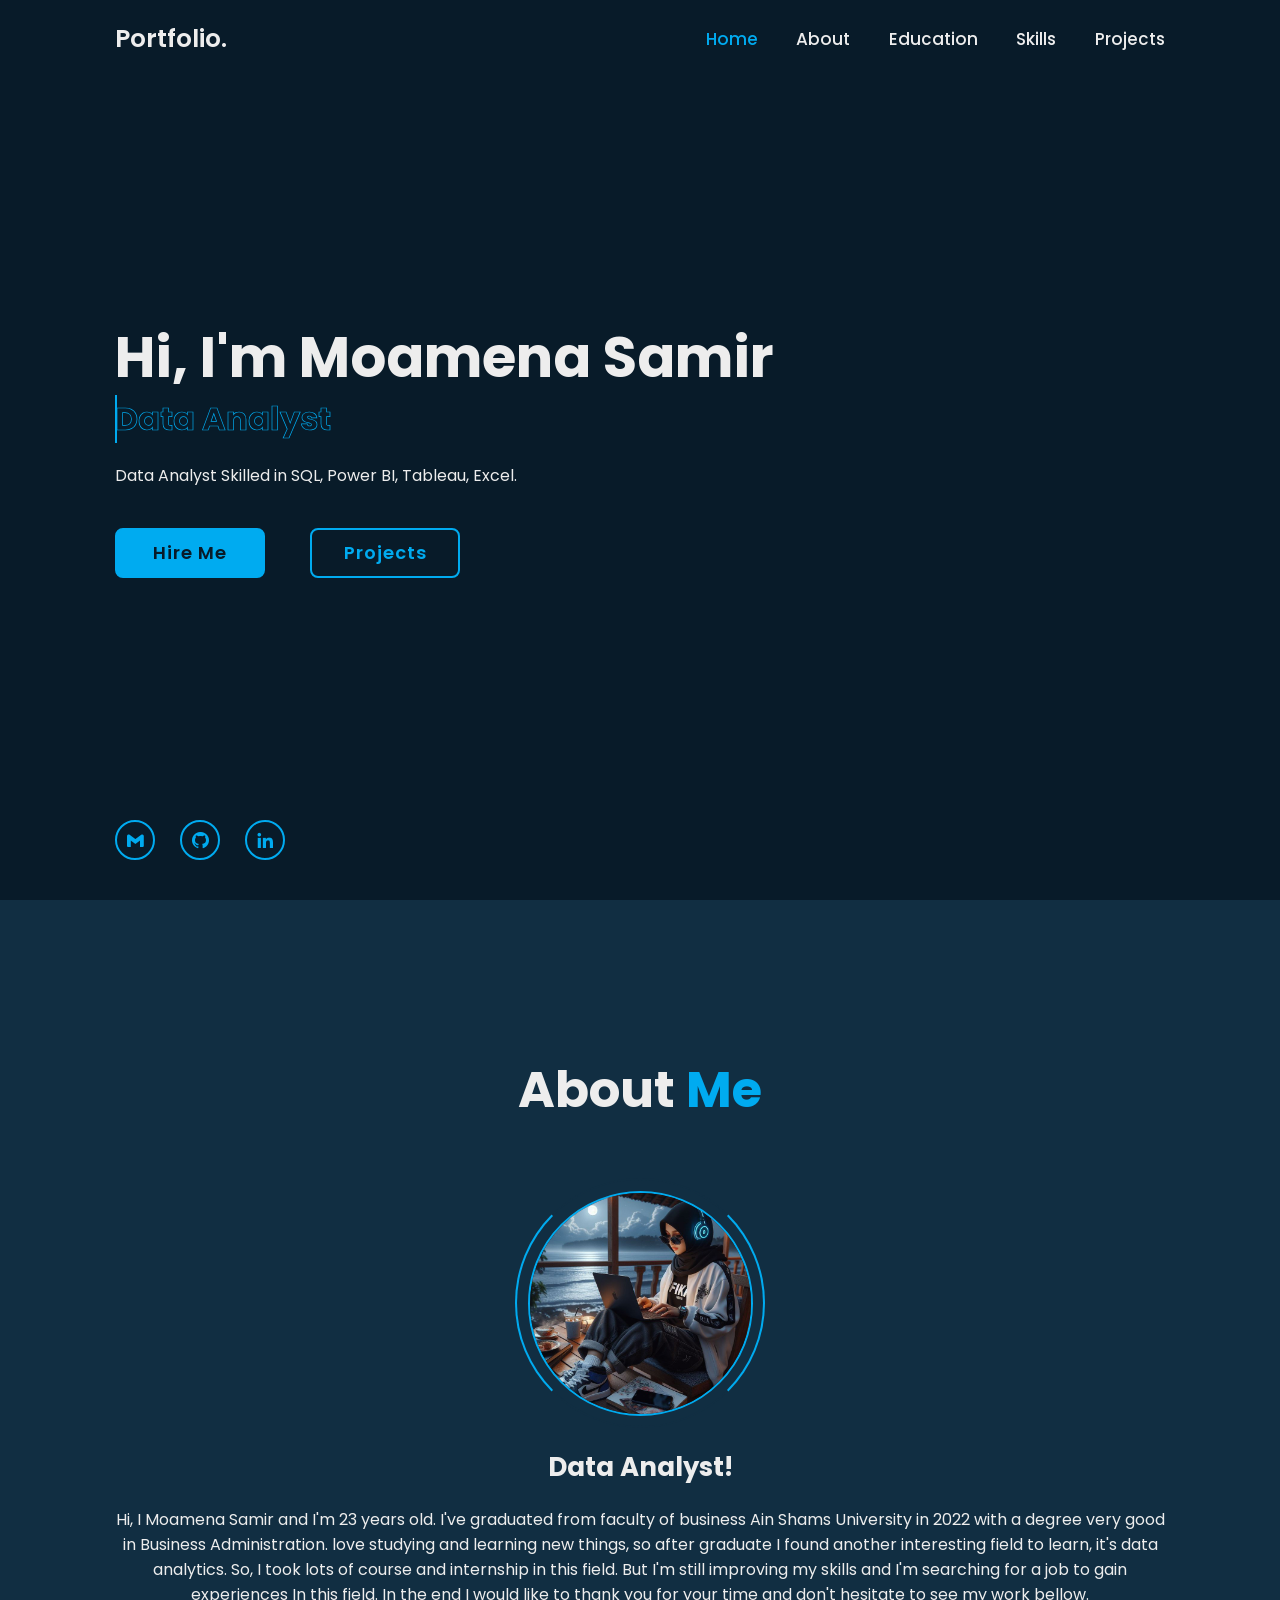
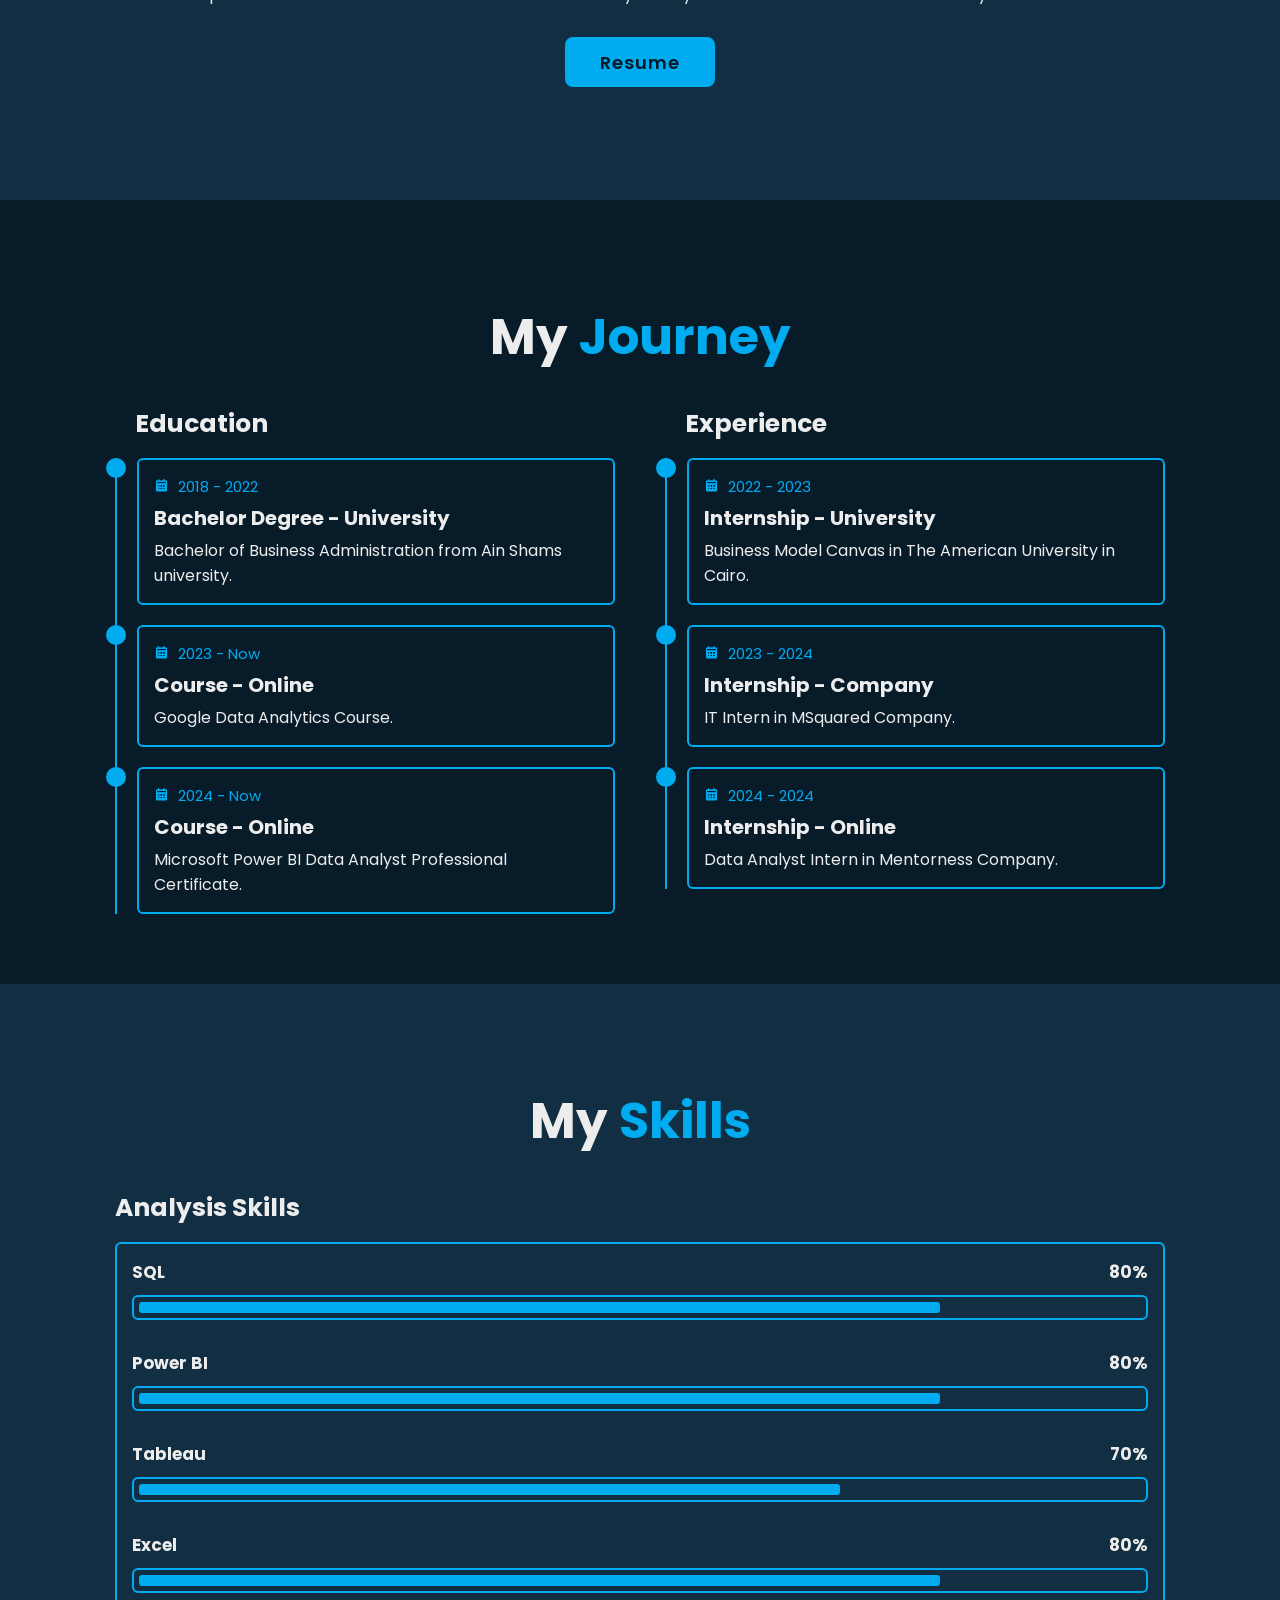
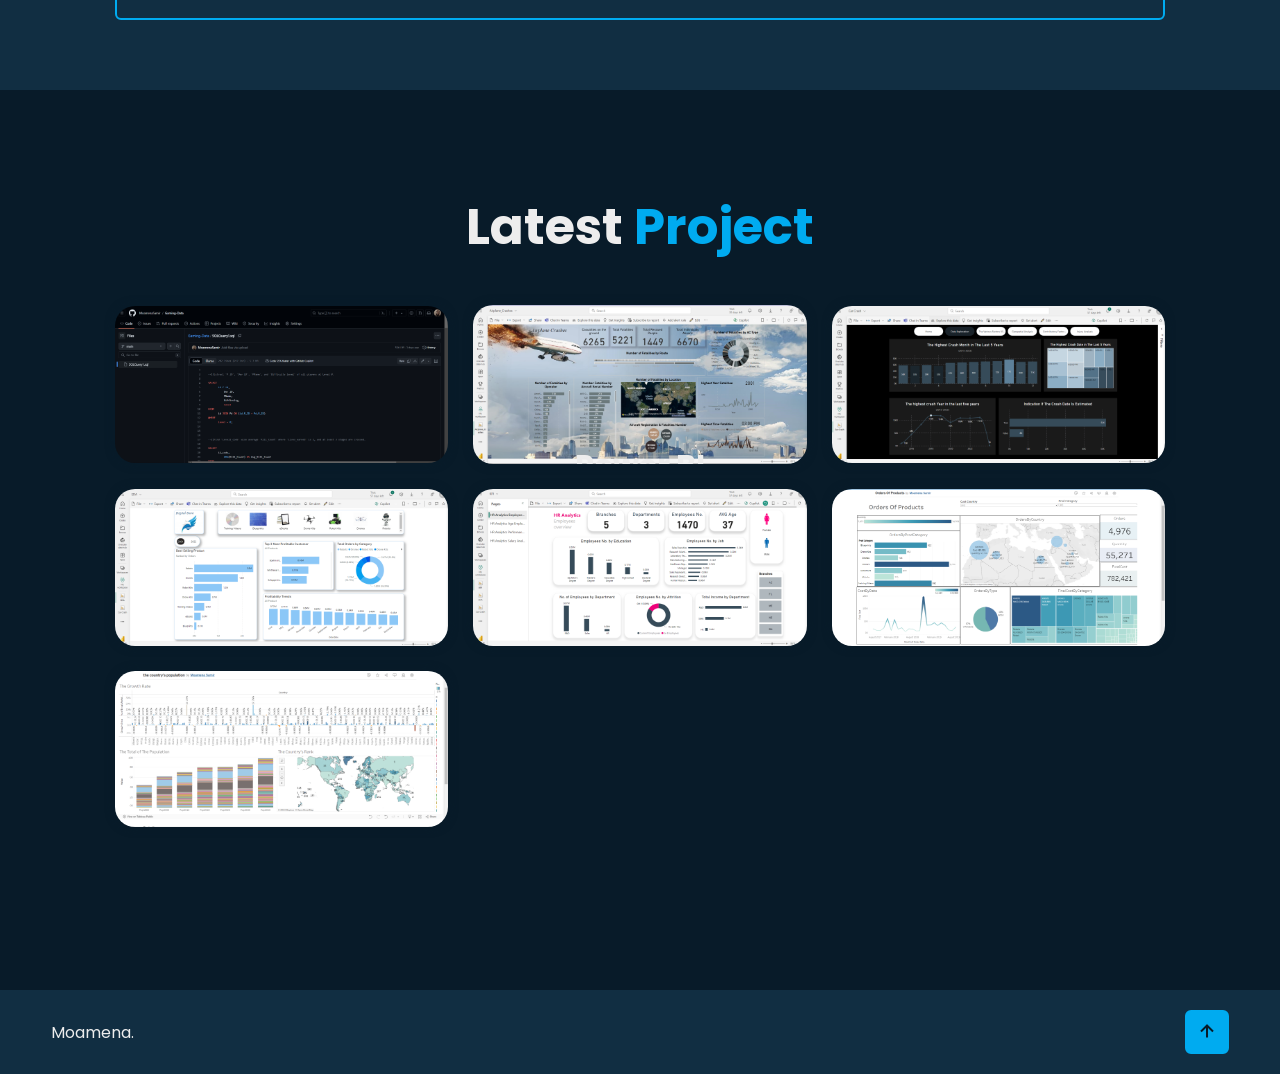
==== commit b41da331: "Add files via upload" ====
--- a/index.html
+++ b/index.html
@@ -1,675 +1,269 @@
-<!DOCTYPE HTML>
-<html>
-	<head>
-		<title>Moamena The Analyst Portfolio</title>
-		<meta charset="utf-8" />
-		<meta name="viewport" content="width=device-width, initial-scale=1, user-scalable=no" />
-		<link rel="stylesheet" href="assets/css/main.css" />
-		<noscript><link rel="stylesheet" href="assets/css/noscript.css" /></noscript>
-	</head>
-	<body class="is-preload">
-
-		<!-- Wrapper -->
-			<div id="wrapper">
-
-				<!-- Header -->
-					<header id="header">
-						<div class="logo">
-							<span class="icon fa-gem"></span>
-						</div>
-						<div class="content">
-							<div class="inner">
-								<h1>Hi,I'm Moamena Samir</h1>
-								<p>Data Analyst Skilled in SQL, Power BI, Tableau, Excel.</p>
-							</div>
-						</div>
-						<nav>
-							<ul>
-								<li><a href="#intro">Intro</a></li>
-								<li><a href="#Projects">Projects</a></li>
-								<li><a href="#Education">Education</a></li>
-								<li><a href="#Experience">Experience</a></li>
-								<li><a href="#Skills">Skills</a></li>
-								<li><a href="#contact">Contact</a></li>
-
-								<!--<li><a href="#elements">Elements</a></li>-->
-							</ul>
-						</nav>
-					</header>
-
-				<!-- Main -->
-					<div id="main">
-
-						<!-- Intro -->
-							<article id="intro">
-								<h2 class="major">Intro</h2>
-								<span class="image main"><img src="images/avtar.jpg" alt="" /></span>
-								<h3>Data Analyst!</h3>
-            <p>Hi, I'm Moamena Samir, a 23-year-old graduate from the Faculty of Business at Ain Shams University, where I earned a degree with honors in Business Administration in 2022. My passion for continuous learning led me to explore the fascinating realm of data analytics after graduation. I pursued numerous courses and internships to deepen my understanding and practical skills in this field.</p>
-		<p>Currently, I am dedicated to further enhancing my abilities and actively seeking opportunities to apply my knowledge in a professional setting. I am enthusiastic about leveraging data-driven insights to solve real-world challenges and contribute effectively to organizational goals.</p>
-	<p>Thank you for taking the time to learn a bit about me. Please feel free to explore my work below. I look forward to connecting with you!</p>
-	<a href="https://drive.google.com/file/d/1NIc2Omp8mxi_9Cw9gJb8gLb9crtpB3oP/view?usp=sharing" class="button">
-		<img src="images/icons8-cv-48.png" alt="CV Icon" style="vertical-align: middle; width: 20px; height: 20px; margin-right: 5px;">
-		RESUME
-	</a>
-</article>
-
-						<!-- Projects -->
-							<article id="Projects">
-								<h2 class="major">Gaming Analysis with SQL</h2>
-								<span class="image main"><img src="images/SQL.png" alt="" /></span>
-								<p>This project focuses on analyzing gaming data using SQL Server Management Studio (SSMS) to enhance game development and player experience. The objectives include cleaning and preprocessing data, extracting insights through SQL queries, and identifying patterns in player behavior. The dataset comprises two main tables: Player Details and Level Details, containing information about players' IDs, login details, game levels, stages, and performance. The target audience primarily benefits war game enthusiasts through improved game features. Methodology involves importing flat file data, cleaning it by removing unnecessary columns and ensuring data consistency, and utilizing SQL functions like JOINs, GROUP BY, and nested queries for analysis. Expected outcomes include enhanced game design informed by player data insights and potential additions of advanced features based on player behavior.</p>	
-		<div class="button-container">
-			<a href="https://github.com/MoamenaSamir/Gaming-Data-Mentorness" class="button">
-				<img src="images/icons8-github-30.png" alt="Github Icon" style="vertical-align: middle; width: 20px; height: 20px; margin-right: 5px;">
-				PROJECT REPOSITORY
-			</a>
-			
-			<a href="https://github.com/MoamenaSamir/Gaming-Data-Mentorness/blob/main/SQLQuery1.sql" class="button">
-				<img src="images/icons8-microsoft-sql-server-48.png" alt="SQL Icon" style="vertical-align: middle; width: 20px; height: 20px; margin-right: 5px;">
-				SOURCE FILE
-			</a>
-
-			<a href="https://github.com/MoamenaSamir/Gaming-Data-Mentorness/blob/main/Gaming%20Analysis%20Presentation.pptx" class="button">
-				<img src="images/icons8-presentation-48.png" alt="presentation Icon" style="vertical-align: middle; width: 20px; height: 20px; margin-right: 5px;">
-				PRESENTATION
-			</a>
-		</div>
-	
-	</article>
-							
-
-							<article id="Projects">
-								<h2 class="major">Airplane Crashes in Power BI</h2>
-								<video controls autoplay muted style="width: 550px; height: 400px;">
-									<source src="videos/Media1.mp4" type="video/mp4">
-								</video>
-							</span>
-								<p>This project uses Power BI to analyze airplane crashes spanning 1980 to 2023. Key objectives include temporal and geospatial analysis, evaluating operator and aircraft performance, identifying fatality trends, and analyzing crash patterns along routes. The dataset provides comprehensive crash details and fatality information.</p>
-								<p>Airplane companies seeking to enhance aviation safety are the primary audience. The methodology involves importing and cleaning the dataset to ensure data integrity. Visualizations created in Power BI facilitate interactive exploration of the data.</p>
-								<p>Key findings highlight Chicago O'Hare, Illinois, and specific routes as having significant airplane fatality rates. The year 2001 recorded the highest global airplane fatality rate. Relationships between aircraft registrations, types, operators (like American Airlines), and fatalities were identified.</p>
-								<p>Expected outcomes include actionable insights to improve aviation safety measures, enabling companies to implement targeted safety enhancements based on data-driven analysis.</p>
-							  
-								<div class="button-container">
-									<a href="https://github.com/MoamenaSamir/Mentorness" class="button">
-										<img src="images/icons8-github-30.png" alt="Github Icon" style="vertical-align: middle; width: 20px; height: 20px; margin-right: 5px;">
-										PROJECT REPOSITORY
-									</a>
-									
-									<a href="https://app.powerbi.com/groups/b8ea84ec-316a-4c94-a36a-9904f1daa432/reports/27ff20be-664e-4e20-a866-f523b3e67d09/ReportSectionb546e6ee980c40b5be1c?experience=power-bi" class="button">
-										<img src="images/icons8-power-bi-logo-48.png" alt="power-bi Icon" style="vertical-align: middle; width: 20px; height: 20px; margin-right: 5px;">
-										DASHBOARD
-									</a>
-						
-									<a href="https://github.com/MoamenaSamir/Mentorness/blob/main/Airplane%20Crash%20Analysis%20with%20PowerBI.pptx" class="button">
-										<img src="images/icons8-presentation-48.png" alt="presentation Icon" style="vertical-align: middle; width: 20px; height: 20px; margin-right: 5px;">
-										PRESENTATION
-									</a>
-								</div>
-							
-							</article>
-
-							<article id="Projects">
-								<h2 class="major">Traffic Crashes in Power BI</h2>
-								<video controls autoplay muted style="width: 550px; height: 400px;">
-									<source src="videos/Media2.mp4" type="video/mp4">
-								</video>
-							</span>								<p>This project uses Power BI to analyze Chicago traffic crashes. Key objectives include visualizing traffic patterns, identifying contributing factors to accidents, and providing insights for road safety improvements. The dataset offers detailed crash information, including dates, times, speed limits, weather conditions, and fatalities.</p>
-								<p>Government authorities and agencies responsible for traffic management and road safety are the primary audience. The methodology involves importing and cleaning the dataset to ensure data integrity. Visualizations created in Power BI facilitate interactive exploration of the data.</p>
-								<p>Key findings highlight 2018 as having the highest car fatality rate in Chicago, with parked motor vehicles being the most common cause of accidents.</p>
-								<p>Expected outcomes include actionable insights to enhance traffic safety measures, enabling authorities to implement targeted strategies for reducing traffic accidents based on data-driven analysis.</p>
-								<div class="button-container">
-									<a href="https://github.com/MoamenaSamir/Traffic-Incidents-In-Chicago" class="button">
-										<img src="images/icons8-github-30.png" alt="Github Icon" style="vertical-align: middle; width: 20px; height: 20px; margin-right: 5px;">
-										PROJECT REPOSITORY
-									</a>
-									
-									<a href="https://app.powerbi.com/groups/me/reports/5bba7bdf-7f89-4e82-8df6-8615163ddff5/4d8c04be6f489e4ed68b?experience=power-bi" class="button">
-										<img src="images/icons8-power-bi-logo-48.png" alt="power-bi Icon" style="vertical-align: middle; width: 20px; height: 20px; margin-right: 5px;">
-										DASHBOARD
-									</a>
-								</div>
-							</article>
-
-							<article id="Projects">
-								<h2 class="major">Electronic sales in Power BI</h2>
-								<video controls autoplay muted style="width: 550px; height: 400px;">
-									<source src="videos/Media3.mp4" type="video/mp4">
-								</video>
-							</span>								<p>This project uses Power BI to analyze electronics store sales from 2021 to 2022. Key objectives include improving low-selling products and increasing sales promotion for high-selling ones. The dataset offers detailed sales information for various electronic products, including robots, drones, robot kits, drone kits, ebooks, blueprints, and training videos.</p>
-								<p>The primary audience for this project is fans of electronic products. The methodology involves importing and cleaning the dataset to ensure accuracy and consistency. Visualizations created in Power BI facilitate interactive exploration of the data.</p>
-								<p>Key findings highlight that in 2021, robots had the highest sales rate and blueprints had the lowest, with June being the highest month of sales and December the lowest. In 2022, drones had the highest sales rate and blueprints had the lowest, with March being the highest month of sales and September the lowest.</p>
-								<p>Expected outcomes include actionable insights to enhance sales strategies, enabling the electronics store to improve low-selling products and boost promotions for high-selling ones based on data-driven analysis.</p>
-								<div class="button-container">
-									<a href="https://github.com/MoamenaSamir/E-Sales-Analysis" class="button">
-										<img src="images/icons8-github-30.png" alt="Github Icon" style="vertical-align: middle; width: 20px; height: 20px; margin-right: 5px;">
-										PROJECT REPOSITORY
-									</a>
-									
-									<a href="https://app.powerbi.com/groups/b8ea84ec-316a-4c94-a36a-9904f1daa432/reports/cac3634a-7584-4855-9eca-a013e3efb55e/ReportSection10d2e98e70a2c3ee9b81?experience=power-bi" class="button">
-										<img src="images/icons8-power-bi-logo-48.png" alt="power-bi Icon" style="vertical-align: middle; width: 20px; height: 20px; margin-right: 5px;">
-										DASHBOARD
-									</a>
-								</div>
-							</article>
-
-							<article id="Projects">
-								<h2 class="major">HR Analysis in Power BI</h2>
-								<video controls autoplay muted style="width: 550px; height: 400px;">
-									<source src="videos/Media4.mp4" type="video/mp4">
-								</video>
-							</span>									<p>This project uses Power BI to analyze Key Performance Indicators (KPIs) within the HR dataset of a company from the perspective of workforce management and strategic planning. The dataset includes detailed information on employees, departments, branch locations, performance metrics, and salary details.</p>
-								<p>The primary audience for this analysis includes companies and Human Resources departments seeking to enhance their workforce management strategies.Methodologically, the project involves importing the dataset into Power BI, followed by comprehensive data transformation and cleaning to ensure data accuracy and consistency. Visualizations created in Power BI enable interactive exploration of the dataset, facilitating clear and actionable insights.</p>
-								<p>Key findings include:
-									The male-to-female employee ratio favors males within the company.
-									The average age of employees is approximately 37 years.
-									The Research & Development (R&D) department exhibits the highest salary levels.
-									A significant portion of employees hold bachelor's degrees.
-									Additional information reveals that the company consists of three departments (Sales, HR, and R&D) operating across five branches.</p>
-								<p>Expected outcomes encompass providing valuable insights to optimize workforce management strategies and enhance strategic planning based on data-driven analysis.</p>
-								<div class="button-container">
-									<a href="https://github.com/MoamenaSamir/HR-Data-Analysis" class="button">
-										<img src="images/icons8-github-30.png" alt="Github Icon" style="vertical-align: middle; width: 20px; height: 20px; margin-right: 5px;">
-										PROJECT REPOSITORY
-									</a>
-									
-									<a href="https://app.powerbi.com/groups/me/reports/a9eea1a8-934e-453d-8416-8a2db43dfea5/ReportSection?experience=power-bi" class="button">
-										<img src="images/icons8-power-bi-logo-48.png" alt="power-bi Icon" style="vertical-align: middle; width: 20px; height: 20px; margin-right: 5px;">
-										DASHBOARD
-									</a>
-								</div>
-							</article>
-
-							<article id="Projects">
-								<h2 class="major">World Population in Tableau</h2>
-								<span class="image main"><img src="images/Population.png" alt="" /></span>
-								<h2>Purpose and Objectives</h2>
-								<p>The purpose of this project is to analyze the population size across the world, providing insights into population distribution and trends.</p>
-							
-								<h2>Key Features or Components</h2>
-								<p>The dataset includes comprehensive information on the population size of various countries worldwide.</p>
-							
-								<h2>Target Audience or Beneficiaries</h2>
-								<p>The primary beneficiaries of this analysis are Population Census Bureaus and other entities involved in demographic research and policy planning.</p>
-							
-								<h2>Methodology or Approach</h2>
-								<ol>
-									<li><strong>Data Import:</strong> Import the dataset file into Tableau.</li>
-									<li><strong>Data Transformation and Cleaning:</strong> Transform and clean the data to ensure accuracy and consistency.</li>
-									<li><strong>Data Visualization:</strong> Create interactive visualizations in Tableau to provide clear and actionable insights into the dataset.</li>
-								</ol>
-							
-								<h2>Expected Outcomes or Results</h2>
-								<p>The analysis is expected to yield the following insights:</p>
-								<ul>
-									<li>India and China have the highest population sizes in the world.</li>
-									<li>Ukraine has the lowest population size among the analyzed countries.</li>
-								</ul>
-								<a href="https://public.tableau.com/app/profile/moamena.samir8558/viz/thecountryspopulation/Dashboard2" class="button">
-									<img src="images/tableau-icon.png" alt="Tableau Icon" style="vertical-align: middle; width: 20px; height: 20px; margin-right: 5px;">
-									DASHBOARD
-								</a>
-							</article>
-
-							<article id="Projects">
-								<h2 class="major">Product Sales in Tableau</h2>
-								<span class="image main"><img src="images/Global product.png" alt="" /></span>
-								<h2>Purpose and Objectives</h2>
-								<p>This project aims to analyze global electronics store sales to identify opportunities for improving low-selling products and increasing sales promotions for high-selling ones.</p>
-							
-								<h2>Key Features or Components</h2>
-								<p>The dataset includes comprehensive information on global product sales, focusing on various electronic products.</p>
-							
-								<h2>Target Audience or Beneficiaries</h2>
-								<p>The primary beneficiaries of this analysis are fans of electronic products and stakeholders in the electronics retail industry.</p>
-							
-								<h2>Methodology or Approach</h2>
-								<ol>
-									<li><strong>Data Import:</strong> Import the dataset file into Tableau.</li>
-									<li><strong>Data Transformation and Cleaning:</strong> Transform and clean the data to ensure accuracy and consistency.</li>
-									<li><strong>Data Visualization:</strong> Create interactive visualizations in Tableau to provide clear and actionable insights into the dataset.</li>
-								</ol>
-							
-								<h2>Expected Outcomes or Results</h2>
-								<p>The analysis is expected to yield the following insights:</p>
-								<ul>
-									<li>Morocco has the highest sales rate among the analyzed regions.</li>
-								</ul>
-								
-								<a href="https://public.tableau.com/app/profile/moamena.samir8558/viz/OrdersOfProducts/Dashboard1" class="button">
-									<img src="images/tableau-icon.png" alt="Tableau Icon" style="vertical-align: middle; width: 20px; height: 20px; margin-right: 5px;">
-									DASHBOARD
-								</a>
-							
-							</article>
-
-
-
-						<!-- Education -->
-							<article id="Education">
-								<h2 class="major">Education</h2>
-								<div class="year"><i class='bx bxs-calendar' ></i> 2018 - 2022</div>
-								<h3>Bachelor Degree _ <img src="images/ASU.png" alt="University Logo" style="vertical-align: middle; width: 50px; height: 50px; margin-right: 20px;">
-								</h3>
-								<p>Bachelor of Business Administration from Ain Shams university.</p>
-								<ul><li>GPA: 85</li></ul>
-								<a href="https://drive.google.com/file/d/1pgzd1x6ZfUy9VMvAohhx136BzODxuh5U/view?usp=sharing" class="button">
-									<img src="images/icons8-certificate-80.png" alt="certificate Icon" style="vertical-align: middle; width: 20px; height: 20px; margin-right: 5px;">
-									certificate
-								</a>
-						   </article>
-
-							<article id="Education">
-								<div class="year"><i class='bx bxs-calendar' ></i> 2023 - Now</div>
-                            <h3>Course _ <img src="images/Google.png" alt="University Logo" style="vertical-align: middle; width: 60px; height: 40px; margin-right: 25px;"></h3>
-                            <p>Google Data Analytics Professional Certificate.</p>
-							<ul>
-								<li>Acquire essential analytical skills, including data cleaning, analysis, and visualization, along with proficiency in tools such as spreadsheets, SQL, and Tableau.</li>
-								<li>Clean and organize data for analysis, and perform analysis and calculations using spreadsheets and SQL.</li>
-								<li>Visualize and present data findings through dashboards, presentations, and commonly used visualization platforms.</li>
-							</ul>						
-							<a href="https://drive.google.com/drive/folders/1qkvIKvjNl5xgi8T_MVZEQ5xpGJjCs2za?usp=sharing" class="button">
-								<img src="images/icons8-certificate-80.png" alt="certificate Icon" style="vertical-align: middle; width: 20px; height: 20px; margin-right: 5px;">
-								certificates
-							</a>
-						</article>
-
-						<article id="Education">
-							<div class="year"><i class='bx bxs-calendar' ></i> 2023 - 2024</div>
-						<h3>Course _ <img src="images/British_Council.png" alt="University Logo" style="vertical-align: middle; width: 90px; height: 30px; margin-right: 20px;">
-						</h3>
-						<p>English Language.</p>
-						<ul><li>Level: B2</li></ul>
-						<a href="https://drive.google.com/file/d/1jsnh9nwxQelp8GKYXwFcUJmvqJr49jN_/view?usp=sharing" class="button">
-							<img src="images/icons8-certificate-80.png" alt="certificate Icon" style="vertical-align: middle; width: 20px; height: 20px; margin-right: 5px;">
-							certificate
-						</a>
-					</article>
-
-							<article id="Education">
-							    <div class="year"><i class='bx bxs-calendar' ></i> 2024 - Now</div>
-                            <h3>Course _ <img src="images/MICROSOFT.png" alt="University Logo" style="vertical-align: middle; width: 95px; height: 20px; margin-right: 20px;">
-							</h3>
+<!DOCTYPE html>
+<html lang="en">
+
+<head>
+    <meta charset="UTF-8">
+    <meta http-equiv="X-UA-Compatible" content="IE=edge">
+    <meta name="viewport" content="width=decive-width, initial-scale=1.0">
+    <title>Moamena The Analyst Portfolio</title>
+    <link rel="stylesheet" href="style.css">
+
+    <!--box icons-->
+    <link href='https://unpkg.com/boxicons@2.1.4/css/boxicons.min.css' rel='stylesheet'>
+</head>
+
+<body>
+
+    <!--header design-->
+    <header class="header">
+        <a href="#" class="logo">Portfolio.</a>
+
+        <div class="bx bx-menu" id="menu-icon"></div>
+
+        <nav class="navbar">
+            <a href="#home">Home</a>
+            <a href="#about">About</a>
+            <a href="#education">Education</a>
+            <a href="#skills">Skills</a>
+            <a href="#Projects">Projects</a>
+
+            <span class="active-nav"></span>
+        </nav>
+    </header>
+    
+    <!--home section design-->
+    <section class="home" id="home">
+        <div class="home-content">
+            <h1>Hi, I'm <span>Moamena Samir</span> </h1>
+            <div class="text-animate">
+                <h3>Data Analyst</h3>
+            </div>
+            <p>Data Analyst Skilled in SQL, Power BI, Tableau, Excel.
+            </p>
+
+            <div class="btn-box">
+                <a href="tel:+201020567214" class="btn">Hire Me</a>
+                <a href="#Projects" class="btn">Projects</a>
+            </div>
+        </div>
+
+        <div class="home-sci">
+            <a href="mailto:mo2mena.samir@gmail.com"><i class='bx bxl-gmail'></i></a>
+            <a href="https://github.com/MoamenaSamir"><i class='bx bxl-github'></i></a>
+            <a href="https://www.linkedin.com/in/moamena-samir-12b2a61b3/"><i class='bx bxl-linkedin'></i></a>
+        </div>
+
+
+    </section>
+
+    <!--about section desgin-->
+    <section class="about" id="about">
+        <h2 class="heading">About <span>Me</span></h2>
+
+        <div class="about-img">
+            <img src="images/62de331f3b5580118a885baf981260dc.jpg" alt="">
+            <span class="circle-spin"></span>
+        </div>
+
+        <div class="about-content">
+            <h3>Data Analyst!</h3>
+            <p>Hi, I Moamena Samir and I'm 23 years old.
+            I've graduated from faculty of business Ain Shams University in 2022 with a degree very good in Business Administration.
+            love studying and learning new things, so after graduate I found another interesting field to learn, it's data analytics.
+            So, I took lots of course and internship in this field.
+            But I'm still improving my skills and I'm searching for a job to gain experiences In this field.
+            In the end I would like to thank you for your time and don't hesitate to see my work bellow.
+        </p>
+            
+            <div class="btn-box btns">
+                <a href="https://drive.google.com/file/d/1NIc2Omp8mxi_9Cw9gJb8gLb9crtpB3oP/view?usp=sharing" class="btn">Resume</a>
+            </div>
+        </div>
+    </section>
+
+    <!--Education section design-->
+    <section class="education" id="education">
+        <h2 class="heading">My <span>Journey</span></h2>
+
+        <div class="education-row">
+            <div class="education-column">
+                <h3 class="title"> Education</h3>
+
+                <div class="education-box">
+                    <div class="education-content">
+                        <div class="content">
+                            <div class="year"><i class='bx bxs-calendar' ></i> 2018 - 2022</div>
+                            <h3>Bachelor Degree - University </h3>
+                            <p>Bachelor of Business Administration from Ain Shams university.</p>
+                        </div>
+                    </div>
+
+                    <div class="education-content">
+                        <div class="content">
+                            <div class="year"><i class='bx bxs-calendar' ></i> 2023 - Now</div>
+                            <h3>Course - Online</h3>
+                            <p>Google Data Analytics Course.</p>
+                        </div>
+                    </div>
+
+                    <div class="education-content">
+                        <div class="content">
+                            <div class="year"><i class='bx bxs-calendar' ></i> 2024 - Now</div>
+                            <h3>Course - Online</h3>
                             <p>Microsoft Power BI Data Analyst Professional Certificate.</p>
-							<ul>
-								<li>Connect Power BI to data sources, then extract and transform them into meaningful insights.</li>
-								<li>Prepare Excel data for analysis in Power BI using the most common formulas and functions in a worksheet.</li>
-								<li>Learn to use the visualization and report capabilities of Power BI to create compelling reports and dashboards.</li>
-							</ul>
-							<a href="https://drive.google.com/drive/folders/1xmiWkVm4-8ERiWPoPUoI6SpVntwuB_yh?usp=sharing" class="button">
-								<img src="images/icons8-certificate-80.png" alt="certificate Icon" style="vertical-align: middle; width: 20px; height: 20px; margin-right: 5px;">
-								certificates
-							</a>
-                    </article>
-
-							<!-- Experience -->
-							<article id="Experience">
-								<h2 class="major">Experience</h2>
-								<div class="year"><i class='bx bxs-calendar' ></i> 2022 - 2023</div>
-								<h3>Internship _ <img src="images/The American University.png" alt="University Logo" style="vertical-align: middle; width: 90px; height: 60px; margin-right: 20px;">
-								</h3>
-								<p>Business Model Canvas in The American University in Cairo.</p>
-								<ul><li>Establish a Business Model Canvas to refine a startup's strategy.</li></ul>
-						   <a href="https://drive.google.com/file/d/13nNU2coo0D03ulw4lBf-q8RrHnjxxGki/view?usp=sharing" class="button">
-									<img src="images/icons8-certificate-80.png" alt="certificate Icon" style="vertical-align: middle; width: 20px; height: 20px; margin-right: 5px;">
-									certificate
-								</a>
-								<a href="https://github.com/MoamenaSamir/Business-Model-Canvas" class="button">
-									<img src="images/icons8-github-30.png" alt="Github Icon" style="vertical-align: middle; width: 20px; height: 20px; margin-right: 5px;">
-									PROJECT
-								</a>
-						   </article>
-
-							<article id="Experience">
-						        <div class="year"><i class='bx bxs-calendar' ></i> 2023 - 2024</div>
-                                    <h3>Internship _ <img src="images/msquare.png" alt="University Logo" style="vertical-align: middle; width: 100px; height: 20px; margin-right: 20px;">
-									</h3>
+                        </div>
+                    </div>
+                </div>
+            </div>
+
+            <div class="education-column">
+                <h3 class="title"> Experience</h3>
+
+                <div class="education-box">
+                    <div class="education-content">
+                        <div class="content">
+                                    <div class="year"><i class='bx bxs-calendar' ></i> 2022 - 2023</div>
+                                    <h3>Internship - University</h3>
+                                    <p>Business Model Canvas in The American University in Cairo.</p>
+                                </div>
+                            </div>
+        
+                            <div class="education-content">
+                                <div class="content">
+                                    <div class="year"><i class='bx bxs-calendar' ></i> 2023 - 2024</div>
+                                    <h3>Internship - Company</h3>
                                     <p>IT Intern in MSquared Company.</p>
-								<ul><li>Assist the It team in solving daily workload.</li>
-									<li>Extract sales data from an SAP server and visualize it in Power BI.</li></ul>
-                               	<a href="https://drive.google.com/file/d/1cfGzgNn__XZXL9gp4fHOkzRZD0eXwndd/view?usp=sharing" class="button">
-								<img src="images/icons8-certificate-80.png" alt="certificate Icon" style="vertical-align: middle; width: 20px; height: 20px; margin-right: 5px;">
-								certificates
-							</a>
-						</article>
-
-							<article id="Experience">
-								<div class="year"><i class='bx bxs-calendar' ></i> 2024 - 2024</div>
-								<h3>Internship  _ <img src="images/Mentorness.png" alt="University Logo" style="vertical-align: middle; width: 80px; height: 95px; margin-right: 20px;">
-								</h3>
-								<p>Data Analyst Intern in Mentorness Company.</p>
-								<ul><li>Import, modify, prepare, and analyze datasets on SQL servers.</li>
-									<li>manage, and visualize datasets in Power BI utilizing DAX.</li>
-									<li>Demonstrate the ability to interpret data, identify trends, and provide actionable insights.</li></ul>
-						   <a href="https://drive.google.com/file/d/1-3NpaJWJj-lNfQjDTEgIxauTfGYSGloa/view?usp=sharing" class="button">
-								<img src="images/icons8-certificate-80.png" alt="certificate Icon" style="vertical-align: middle; width: 20px; height: 20px; margin-right: 5px;">
-								certificates
-							</a>
-                    </article>
-
-
-						<!-- Skills -->
-						<article id="Skills">
-							<h2 class="major">Skills</h2>
-							<title>Animated Bar Chart</title>
-							<script src="https://cdn.jsdelivr.net/npm/chart.js"></script>
-							<canvas id="myChart" width="400" height="200"></canvas>
-							<script>
-								var ctx = document.getElementById('myChart').getContext('2d');
-								var myChart = new Chart(ctx, {
-									type: 'bar',
-									data: {
-										labels: ['SQL', 'Power BI', 'Excel', 'Tableau', 'Python', 'Visual Studio'],
-										datasets: [{
-											label: 'Technology stack',
-											data: [80, 80, 80, 70, 50, 50],
-											backgroundColor: [
-												'rgba(75, 192, 192, 0.2)',
-												'rgba(75, 192, 192, 0.2)',
-												'rgba(75, 192, 192, 0.2)',
-												'rgba(75, 192, 192, 0.2)',
-												'rgba(75, 192, 192, 0.2)',
-												'rgba(75, 192, 192, 0.2)'
-											],
-											borderColor: [
-												'rgba(75, 192, 192, 1)',
-												'rgba(75, 192, 192, 1)',
-												'rgba(75, 192, 192, 1)',
-												'rgba(75, 192, 192, 1)',
-												'rgba(75, 192, 192, 1)',
-												'rgba(75, 192, 192, 1)'
-											],
-											borderWidth: 1
-										}]
-									},
-									options: {
-										animation: {
-											duration: 2000, // Duration of the animation in milliseconds
-											easing: 'easeInOutBounce'
-										},
-										scales: {
-											y: {
-												beginAtZero: true
-											}
-										}
-									}
-								});
-							</script>						</article>
-
-						
-                       
-
-						<!-- Contact -->
-							<article id="contact">
-								<h2 class="major">Contact</h2>
-								<ul class="icons">
-									<li><a href="tel:+01020567214" class="icon solid fa-phone"><span class="label">Phone</span></a></li>
-									<li><a href="mailto:mo2mena.samir@gmail.com" class="icon solid fa-envelope"><span class="label">Email</span></a></li>
-									<li><a href="https://www.linkedin.com/in/moamena-samir-12b2a61b3/" class="icon brands fa-linkedin"><span class="label">linkedin</span></a></li>
-									<li><a href="https://github.com/MoamenaSamir" class="icon brands fa-github"><span class="label">GitHub</span></a></li>
-								</ul>
-							</article>
-
-						<!-- Elements -->
-							<article id="elements">
-								<h2 class="major">Elements</h2>
-
-								<section>
-									<h3 class="major">Text</h3>
-									<p>This is <b>bold</b> and this is <strong>strong</strong>. This is <i>italic</i> and this is <em>emphasized</em>.
-									This is <sup>superscript</sup> text and this is <sub>subscript</sub> text.
-									This is <u>underlined</u> and this is code: <code>for (;;) { ... }</code>. Finally, <a href="#">this is a link</a>.</p>
-									<hr />
-									<h2>Heading Level 2</h2>
-									<h3>Heading Level 3</h3>
-									<h4>Heading Level 4</h4>
-									<h5>Heading Level 5</h5>
-									<h6>Heading Level 6</h6>
-									<hr />
-									<h4>Blockquote</h4>
-									<blockquote>Fringilla nisl. Donec accumsan interdum nisi, quis tincidunt felis sagittis eget tempus euismod. Vestibulum ante ipsum primis in faucibus vestibulum. Blandit adipiscing eu felis iaculis volutpat ac adipiscing accumsan faucibus. Vestibulum ante ipsum primis in faucibus lorem ipsum dolor sit amet nullam adipiscing eu felis.</blockquote>
-									<h4>Preformatted</h4>
-									<pre><code>i = 0;
-
-while (!deck.isInOrder()) {
-    print 'Iteration ' + i;
-    deck.shuffle();
-    i++;
-}
-
-print 'It took ' + i + ' iterations to sort the deck.';</code></pre>
-								</section>
-
-								<section>
-									<h3 class="major">Lists</h3>
-
-									<h4>Unordered</h4>
-									<ul>
-										<li>Dolor pulvinar etiam.</li>
-										<li>Sagittis adipiscing.</li>
-										<li>Felis enim feugiat.</li>
-									</ul>
-
-									<h4>Alternate</h4>
-									<ul class="alt">
-										<li>Dolor pulvinar etiam.</li>
-										<li>Sagittis adipiscing.</li>
-										<li>Felis enim feugiat.</li>
-									</ul>
-
-									<h4>Ordered</h4>
-									<ol>
-										<li>Dolor pulvinar etiam.</li>
-										<li>Etiam vel felis viverra.</li>
-										<li>Felis enim feugiat.</li>
-										<li>Dolor pulvinar etiam.</li>
-										<li>Etiam vel felis lorem.</li>
-										<li>Felis enim et feugiat.</li>
-									</ol>
-									<h4>Icons</h4>
-									<ul class="icons">
-										<li><a href="#" class="icon brands fa-twitter"><span class="label">Twitter</span></a></li>
-										<li><a href="#" class="icon brands fa-facebook-f"><span class="label">Facebook</span></a></li>
-										<li><a href="#" class="icon brands fa-instagram"><span class="label">Instagram</span></a></li>
-										<li><a href="#" class="icon brands fa-github"><span class="label">Github</span></a></li>
-									</ul>
-
-									<h4>Actions</h4>
-									<ul class="actions">
-										<li><a href="#" class="button primary">Default</a></li>
-										<li><a href="#" class="button">Default</a></li>
-									</ul>
-									<ul class="actions stacked">
-										<li><a href="#" class="button primary">Default</a></li>
-										<li><a href="#" class="button">Default</a></li>
-									</ul>
-								</section>
-
-								<section>
-									<h3 class="major">Table</h3>
-									<h4>Default</h4>
-									<div class="table-wrapper">
-										<table>
-											<thead>
-												<tr>
-													<th>Name</th>
-													<th>Description</th>
-													<th>Price</th>
-												</tr>
-											</thead>
-											<tbody>
-												<tr>
-													<td>Item One</td>
-													<td>Ante turpis integer aliquet porttitor.</td>
-													<td>29.99</td>
-												</tr>
-												<tr>
-													<td>Item Two</td>
-													<td>Vis ac commodo adipiscing arcu aliquet.</td>
-													<td>19.99</td>
-												</tr>
-												<tr>
-													<td>Item Three</td>
-													<td> Morbi faucibus arcu accumsan lorem.</td>
-													<td>29.99</td>
-												</tr>
-												<tr>
-													<td>Item Four</td>
-													<td>Vitae integer tempus condimentum.</td>
-													<td>19.99</td>
-												</tr>
-												<tr>
-													<td>Item Five</td>
-													<td>Ante turpis integer aliquet porttitor.</td>
-													<td>29.99</td>
-												</tr>
-											</tbody>
-											<tfoot>
-												<tr>
-													<td colspan="2"></td>
-													<td>100.00</td>
-												</tr>
-											</tfoot>
-										</table>
-									</div>
-
-									<h4>Alternate</h4>
-									<div class="table-wrapper">
-										<table class="alt">
-											<thead>
-												<tr>
-													<th>Name</th>
-													<th>Description</th>
-													<th>Price</th>
-												</tr>
-											</thead>
-											<tbody>
-												<tr>
-													<td>Item One</td>
-													<td>Ante turpis integer aliquet porttitor.</td>
-													<td>29.99</td>
-												</tr>
-												<tr>
-													<td>Item Two</td>
-													<td>Vis ac commodo adipiscing arcu aliquet.</td>
-													<td>19.99</td>
-												</tr>
-												<tr>
-													<td>Item Three</td>
-													<td> Morbi faucibus arcu accumsan lorem.</td>
-													<td>29.99</td>
-												</tr>
-												<tr>
-													<td>Item Four</td>
-													<td>Vitae integer tempus condimentum.</td>
-													<td>19.99</td>
-												</tr>
-												<tr>
-													<td>Item Five</td>
-													<td>Ante turpis integer aliquet porttitor.</td>
-													<td>29.99</td>
-												</tr>
-											</tbody>
-											<tfoot>
-												<tr>
-													<td colspan="2"></td>
-													<td>100.00</td>
-												</tr>
-											</tfoot>
-										</table>
-									</div>
-								</section>
-
-								<section>
-									<h3 class="major">Buttons</h3>
-									<ul class="actions">
-										<li><a href="#" class="button primary">Primary</a></li>
-										<li><a href="#" class="button">Default</a></li>
-									</ul>
-									<ul class="actions">
-										<li><a href="#" class="button">Default</a></li>
-										<li><a href="#" class="button small">Small</a></li>
-									</ul>
-									<ul class="actions">
-										<li><a href="#" class="button primary icon solid fa-download">Icon</a></li>
-										<li><a href="#" class="button icon solid fa-download">Icon</a></li>
-									</ul>
-									<ul class="actions">
-										<li><span class="button primary disabled">Disabled</span></li>
-										<li><span class="button disabled">Disabled</span></li>
-									</ul>
-								</section>
-
-								<section>
-									<h3 class="major">Form</h3>
-									<form method="post" action="#">
-										<div class="fields">
-											<div class="field half">
-												<label for="demo-name">Name</label>
-												<input type="text" name="demo-name" id="demo-name" value="" placeholder="Jane Doe" />
-											</div>
-											<div class="field half">
-												<label for="demo-email">Email</label>
-												<input type="email" name="demo-email" id="demo-email" value="" placeholder="jane@untitled.tld" />
-											</div>
-											<div class="field">
-												<label for="demo-category">Category</label>
-												<select name="demo-category" id="demo-category">
-													<option value="">-</option>
-													<option value="1">Manufacturing</option>
-													<option value="1">Shipping</option>
-													<option value="1">Administration</option>
-													<option value="1">Human Resources</option>
-												</select>
-											</div>
-											<div class="field half">
-												<input type="radio" id="demo-priority-low" name="demo-priority" checked>
-												<label for="demo-priority-low">Low</label>
-											</div>
-											<div class="field half">
-												<input type="radio" id="demo-priority-high" name="demo-priority">
-												<label for="demo-priority-high">High</label>
-											</div>
-											<div class="field half">
-												<input type="checkbox" id="demo-copy" name="demo-copy">
-												<label for="demo-copy">Email me a copy</label>
-											</div>
-											<div class="field half">
-												<input type="checkbox" id="demo-human" name="demo-human" checked>
-												<label for="demo-human">Not a robot</label>
-											</div>
-											<div class="field">
-												<label for="demo-message">Message</label>
-												<textarea name="demo-message" id="demo-message" placeholder="Enter your message" rows="6"></textarea>
-											</div>
-										</div>
-										<ul class="actions">
-											<li><input type="submit" value="Send Message" class="primary" /></li>
-											<li><input type="reset" value="Reset" /></li>
-										</ul>
-									</form>
-								</section>
-
-							</article>
-
-					</div>
-
-				<!-- Footer -->
-					<footer id="footer">
-						<p class="copyright">&copy; MY RESUME <a href="https://drive.google.com/file/d/1Bi6u09AuoIuTF3XbQeho_3XtOL_K1nxy/view?usp=sharing">Moamena_CV</a>.</p>
-					</footer>
-
-			</div>
-
-		<!-- BG -->
-			<div id="bg"></div>
-
-		<!-- Scripts -->
-			<script src="assets/js/jquery.min.js"></script>
-			<script src="assets/js/browser.min.js"></script>
-			<script src="assets/js/breakpoints.min.js"></script>
-			<script src="assets/js/util.js"></script>
-			<script src="assets/js/main.js"></script>
-
-	</body>
+                                </div>
+                            </div>
+
+                            <div class="education-content">
+                                <div class="content">
+                                    <div class="year"><i class='bx bxs-calendar' ></i> 2024 - 2024</div>
+                                    <h3>Internship - Online</h3>
+                                    <p>Data Analyst Intern in Mentorness Company.</p>
+                                </div>
+                            </div>
+                        </div>
+                    </div>
+                </div>
+            </section>
+
+            <!--skills section design-->
+            <section class="skills" id="skills">
+                <h2 class="heading"> My <span>Skills</span></h2>
+
+                <div class="skills-row">
+                    <div class="skills-column">
+                        <h3 class="title">Analysis Skills</h3>
+
+                        <div class="skills-box">
+                            <div class="skills-content">
+                                <div class="progress">
+                                    <h3>SQL <span>80%</span></h3>
+                                    <div class="bar"><span></span></div>
+                                </div>
+
+                                <div class="progress">
+                                    <h3>Power BI <span>80%</span></h3>
+                                    <div class="bar"><span></span></div>
+                                </div>
+
+                                <div class="progress">
+                                    <h3>Tableau <span>70%</span></h3>
+                                    <div class="bar"><span></span></div>
+                                </div>
+
+                                <div class="progress">
+                                    <h3>Excel <span>80%</span></h3>
+                                    <div class="bar"><span></span></div>
+                                </div>
+                            </div>
+                        </div>
+                    </div>
+                </div>
+            </section>
+
+            <!--Portfolio section design-->
+            <section class="Projects" id="Projects">
+                <h2 class="heading"> Latest <span>Project</span></h2>
+
+                <div class="Projects-container">
+                    <div class="Projects-box">
+                        <img src="images/SQL.png" alt="">
+                        <div class="Projects-layer">
+                            <h4>SQL Query</h4>
+                            <p>SQL Project on Gaming Data</p>
+                            <a href="https://github.com/MoamenaSamir/Gaming-Data/blob/main/SQLQuery1.sql"><i class='bx bx-link-external'></i></a>
+                        </div>
+                    </div>
+
+                    <div class="Projects-box">
+                        <img src="images/Airplane Crashes.png" alt="">
+                        <div class="Projects-layer">
+                            <h4>Power BI Dashboard</h4>
+                            <p>Power BI Project on Airplane Crashes Around The World(1980-2023)</p>
+                            <a href="https://app.powerbi.com/view?r=eyJrIjoiMTMyNmMzZDItYjIzMi00YzVjLWIyNTAtMjIzZDgyODRkMzkyIiwidCI6IjU4NzQyZWZiLTU0YTYtNGFhNS05YmYyLWU2MmI5Y2UwMGVlZiJ9"><i class='bx bx-link-external'></i></a>
+                        </div>
+                    </div>
+
+                    <div class="Projects-box">
+                        <img src="images/Car Crash.png" alt="">
+                        <div class="Projects-layer">
+                            <h4>Power BI Dashboard</h4>
+                            <p>Power BI Project on Car Crashes in Chicago(2015-2023)</p>
+                            <a href="https://app.powerbi.com/groups/me/reports/aac5a972-5bf7-4962-9d0a-3812ebd9f219/ReportSectionda81ce80c0d133b09422?experience=power-bi"><i class='bx bx-link-external'></i></a>
+                        </div>
+                    </div>
+
+                    <div class="Projects-box">
+                        <img src="images/Sales.png" alt="">
+                        <div class="Projects-layer">
+                            <h4>Power BI Dashboard</h4>
+                            <p>Power BI Project on Electronics Shop(2021-2022)</p>
+                            <a href="https://app.powerbi.com/groups/b8ea84ec-316a-4c94-a36a-9904f1daa432/reports/cac3634a-7584-4855-9eca-a013e3efb55e/ReportSection?experience=power-bi"><i class='bx bx-link-external'></i></a>
+                        </div>
+                    </div>
+
+                    <div class="Projects-box">
+                        <img src="images/HR.png" alt="">
+                        <div class="Projects-layer">
+                            <h4>Power BI Dashboard</h4>
+                            <p>Power BI Project on HR Data</p>
+                            <a href="https://app.powerbi.com/groups/b8ea84ec-316a-4c94-a36a-9904f1daa432/reports/a9eea1a8-934e-453d-8416-8a2db43dfea5/ReportSection?experience=power-bi"><i class='bx bx-link-external'></i></a>
+                        </div>
+                    </div>
+
+                    <div class="Projects-box">
+                        <img src="images/Global product.png" alt="">
+                        <div class="Projects-layer">
+                            <h4>Tableau Dashboard</h4>
+                            <p>Tableau Project on Global Product Sales</p>
+                            <a href="https://public.tableau.com/app/profile/moamena.samir8558/viz/OrdersOfProducts/Dashboard1"><i class='bx bx-link-external'></i></a>
+                        </div>
+                    </div>
+
+                    <div class="Projects-box">
+                        <img src="images/Population.png" alt="">
+                        <div class="Projects-layer">
+                            <h4>Tableau Dashboard</h4>
+                            <p>Tableau Project on World Population Census</p>
+                            <a href="https://public.tableau.com/app/profile/moamena.samir8558/viz/thecountryspopulation/Dashboard2"><i class='bx bx-link-external'></i></a>
+                        </div>
+                    </div>
+                </div>
+            </section>
+
+            <!--footer design-->
+            <footer class="footer">
+                <div class="footer-text">
+                    <p>Moamena.</p>
+                </div>
+
+                <div class="footer-iconTop">
+                    <a href="#"><i class="bx bx-up-arrow-alt"></i></a>
+                </div>
+            </footer>
+
+    <script src="script.js"></script>
+</body>
 </html>
--- a/style.css
+++ b/style.css
@@ -0,0 +1,831 @@
+@import url('https://fonts.googleapis.com/css2?family=Poppins:wght@300;400;500;600;700;800;900&display=swap');
+
+* {
+    margin: 0;
+    padding: 0;
+    box-sizing: border-box;
+    text-decoration: none;
+    border: none;
+    outline: none;
+    scroll-behavior: smooth;
+    font-family: 'Poppins', sans-serif;
+}
+
+:root {
+    --bg-color: #081b29;
+    --second-bg-color: #112e42;
+    --text-color: #ededed;
+    --main-color: #00abf0;
+}
+
+html {
+    font-size: 62.5%;
+    overflow-x: hidden;
+}
+
+body {
+    background: var(--bg-color);
+    color: var(--text-color);
+}
+
+.header {
+    position: fixed;
+    top: 0;
+    left: 0;
+    width: 100%;
+    padding: 2rem 9%;
+    background: transparent;
+    display: flex;
+    justify-content: space-between;
+    align-items: center;
+    z-index: 100;
+    transition: .3s;
+}
+
+.header.sticky {
+    background: var(--bg-color);
+}
+
+.logo {
+    font-size: 2.5rem;
+    color: var(--text-color);
+    font-weight: 600;
+}
+
+.navbar a {
+    font-size: 1.7rem;
+    color: var(--text-color);
+    font-weight: 500;
+    margin-left: 3.55rem;
+    transition: .3s;
+}
+
+.navbar a:hover,
+.navbar a.active {
+    color: var(--main-color);
+}
+
+#menu-icon {
+    font-size: 3.6rem;
+    color: var(--text-color);
+    cursor: pointer;
+    display: none;
+}
+
+section {
+    min-height: 100vh;
+    padding: 10rem 9% 2rem;
+}
+
+.home {
+    display: flex;
+    align-items: center;
+    padding: 0 9%;
+    background: url('images/3.gif');
+    background-size: cover;
+    background-position: center;
+}
+
+.home-content h1 {
+    font-size: 5.6rem;
+    font-weight: 700;
+    line-height: 1.3;
+}
+
+.home-content h1 span {
+    color: var(--text-color);
+}
+
+.home-content .text-animate {
+    position: relative;
+    width: 32.8rem;
+}
+
+.home-content .text-animate h3 {
+    font-size: 3.2rem;
+    font-weight: 700;
+    color: transparent;
+    -webkit-text-stroke: .7px var(--main-color);
+    background-image: linear-gradient(var(--main-color), var(--main-color));
+    background-repeat: no-repeat;
+    -webkit-background-clip: text;
+    background-position: -33rem 0;
+    animation: homeBgText 6s linear infinite;
+    animation-delay: 2s;
+}
+
+.home-content .text-animate h3::before {
+    content: '';
+    position: absolute;
+    top: 0;
+    left: 0;
+    width: 0;
+    height: 100%;
+    border-right: 2px solid var(--main-color);
+    z-index: -1;
+    animation: homeCursorText 6s linear infinite;
+    animation-delay: 2s;
+}
+
+.home-content p {
+    font-size: 1.6rem;
+    margin: 2rem 0 4rem;
+}
+
+.btn-box {
+    position: relative;
+    display: flex;
+    justify-content: space-between;
+    width: 34.5rem;
+    height: 5rem;
+}
+
+.btn-box .btn {
+    position: relative;
+    display: inline-flex;
+    justify-content: center;
+    align-items: center;
+    width: 15rem;
+    height: 100%;
+    background: var(--main-color);
+    border: .2rem solid var(--main-color);
+    border-radius: .8rem;
+    font-size: 1.8rem;
+    font-weight: 600;
+    letter-spacing: .1rem;
+    color: var(--bg-color);
+    z-index: 1;
+    overflow: hidden;
+    transition: .5s;
+}
+
+.btn-box .btn:hover {
+    color: var(--main-color);
+}
+
+.btn-box .btn:nth-child(2) {
+    background: transparent;
+    color: var(--main-color);
+}
+
+.btn-box .btn:nth-child(2):hover {
+    color: var(--bg-color);
+}
+
+.btn-box .btn:nth-child(2)::before {
+    background: var(--main-color);
+}
+
+.btn-box .btn::before {
+    content: '';
+    position: absolute;
+    top: 0;
+    left: 0;
+    width: 0;
+    height: 100%;
+    background: var(--bg-color);
+    z-index: -1;
+    transition: .5s;
+}
+
+.btn-box .btn:hover::before {
+    width: 100%;
+}
+
+.home-sci {
+    position: absolute;
+    bottom: 4rem;
+    width: 170px;
+    display: flex;
+    justify-content: space-between;
+}
+
+.home-sci a {
+    position: relative;
+    display: inline-flex;
+    justify-content: center;
+    align-items: center;
+    width: 40px;
+    height: 40px;
+    background: transparent;
+    border: .2rem solid var(--main-color);
+    border-radius: 50%;
+    font-size: 20px;
+    color: var(--main-color);
+    z-index: 1;
+    overflow: hidden;
+    transition: .5s;
+}
+
+.home-sci a:hover {
+    color: var(--bg-color);
+} 
+
+.home-sci a::before {
+    content: '';
+    position: absolute;
+    top: 0;
+    left: 0;
+    width: 0;
+    height: 100%;
+    background: var(--main-color);
+    z-index: -1;
+    transition: .5s;
+}
+
+.home-sci a:hover::before {
+    width: 100%;
+}
+
+
+.about {
+    display: flex;
+    justify-content: center;
+    align-items: center;
+    flex-direction: column;
+    gap: 2rem;
+    background: var(--second-bg-color);
+    padding-bottom: 6rem;
+}
+
+.heading {
+    font-size: 5rem;
+    margin-bottom: 3rem;
+    text-align: center;
+}
+
+span {
+    color: var(--main-color);
+}
+
+.about-img {
+    position: relative;
+    width: 25rem;
+    height: 25rem;
+    border-radius: 50%;
+    display: flex;
+    justify-content: center;
+    align-items: center;
+}
+
+
+.about-img img {
+    width: 90%;
+    border-radius: 50%;
+    border: .2rem solid var(--main-color);
+}
+
+.about-img .circle-spin {
+    position: absolute;
+    top: 50%;
+    left: 50%;
+    transform: translate(-50%, -50%) rotate(0);
+    width: 100%;
+    height: 100%;
+    border-radius: 50%;
+    border-top: .2rem solid var(--second-bg-color);
+    border-bottom: .2rem solid var(--second-bg-color);
+    border-left: .2rem solid var(--main-color);
+    border-right: .2rem solid var(--main-color);
+    animation: aboutSpinner 8s linear infinite;
+}
+
+.about-content {
+    text-align: center;
+}
+
+.about-content h3 {
+    font-size: 2.6rem;
+}
+
+.about-content p {
+    font-size: 1.6rem;
+    margin: 2rem 0 3rem;
+}
+
+.btn-box.btns {
+    display: inline-block;
+    width: 15rem;
+}
+
+.btn-box.btns a::before {
+    background: var(--second-bg-color);
+}
+
+.education {
+    display: flex;
+    justify-content: center;
+    align-items: center;
+    flex-direction: column;
+    min-height: auto;
+    padding-bottom: 5rem;
+}
+
+.education .education-row {
+    display: flex;
+    flex-wrap: wrap;
+    gap: 5rem;
+}
+
+.education-row .education-column {
+    flex: 1 1 40rem;
+}
+
+.education-column .title {
+    font-size: 2.5rem;
+    margin: 0 0 1.5rem 2rem;
+}
+
+.education-column .education-box {
+    border-left: .2rem solid var(--main-color);
+}
+
+.education-box .education-content {
+    position: relative;
+    padding-left: 2rem;
+}
+
+.education-box .education-content::before {
+    content: '';
+    position: absolute;
+    top: 0;
+    left: -1.1rem;
+    width: 2rem;
+    height: 2rem;
+    background: var(--main-color);
+    border-radius: 50%;
+}
+
+.education-content .content {
+    position: relative;
+    padding: 1.5rem;
+    border: .2rem solid var(--main-color);
+    border-radius: .6rem;
+    margin-bottom: 2rem;
+    overflow: hidden;
+}
+
+.education-content .content::before {
+    content: '';
+    position: absolute;
+    top: 0;
+    left: 0;
+    width: 0;
+    height: 100%;
+    background: var(--second-bg-color);
+    z-index: -1;
+    transition: .5s;
+}
+
+.education-content .content:hover::before {
+    width: 100%;
+}
+
+.education-content .content .year {
+    font-size: 1.5rem;
+    color: var(--main-color);
+    padding-bottom: .5rem;
+}
+
+.education-content .content .year i {
+    padding-right: .5rem;
+}
+
+.education-content .content h3 {
+    font-size: 2rem;
+}
+
+.education-content .content p {
+    font-size: 1.6rem;
+    padding-top: .5rem;
+}
+
+.skills {
+    min-height: auto;
+    padding-bottom: 7rem;
+    background: var(--second-bg-color);
+}
+
+.skills .skills-row {
+    display: flex;
+    flex-wrap: wrap;
+    gap: 5rem;
+}
+
+.skills-row .skills-column {
+    flex: 1 1 40rem;
+}
+
+.skills-column .title {
+    font-size: 2.5rem;
+    margin: 0 0 1.5rem;
+}
+
+
+.skills-box .skills-content {
+    position: relative;
+    border: .2rem solid var(--main-color);
+    border-radius: .6rem;
+    padding: .5rem 1.5rem;
+    z-index: 1;
+    overflow: hidden;
+}
+
+.skills-box .skills-content::before {
+    content: '';
+    position: absolute;
+    top: 0;
+    left: 0;
+    width: 0;
+    height: 100%;
+    background: var(--bg-color);
+    z-index: -1;
+    transition: .5s;
+
+}
+
+.skills-box .skills-content:hover::before {
+    width: 100%;
+}
+
+.skills-content .progress {
+    padding: 1rem 0;
+}
+
+.skills-content .progress h3 {
+    font-size: 1.7rem;
+    display: flex;
+    justify-content: space-between;
+}
+
+.skills-content .progress h3 span {
+    color: var(--text-color);
+}
+
+.skills-content .progress .bar {
+    height: 2.5rem;
+    border-radius: .6rem;
+    border: .2rem solid var(--main-color);
+    padding: .5rem;
+    margin: 1rem 0;
+}
+
+.skills-content .progress .bar span {
+    display: block;
+    height: 100%;
+    border-radius: .3rem;
+    background: var(--main-color);
+}
+
+.skills-column:nth-child(1) .skills-content .progress:nth-child(1) .bar span {
+    width: 80%;
+}
+
+.skills-column:nth-child(1) .skills-content .progress:nth-child(2) .bar span {
+    width: 80%;
+}
+
+.skills-column:nth-child(1) .skills-content .progress:nth-child(3) .bar span {
+    width: 70%;
+}
+
+.skills-column:nth-child(1) .skills-content .progress:nth-child(4) .bar span {
+    width: 80%;
+}
+
+.Projects {
+    background: var(--bg-color);
+}
+
+.Projects h2 {
+    margin-bottom: 4rem;
+}
+
+.Projects-container {
+    display: grid;
+    grid-template-columns: repeat(3, 1fr);
+    align-items: center;
+    gap: 2.5rem;
+}
+
+.Projects-container .Projects-box {
+    position: relative;
+    border-radius: 2rem;
+    box-shadow: 0 0 1rem var(--bg-color);
+    overflow: hidden;
+    display: flex;
+}
+
+.Projects-box img {
+    width: 100%;
+    transition: .5s ease;
+}
+
+.Projects-box:hover img {
+    transform: scale(1.1);
+}
+
+.Projects-box .Projects-layer {
+    position: absolute;
+    bottom: 0;
+    left: 0;
+    width: 100%;
+    height: 100%;
+    background: linear-gradient(rgba(0, 0, 0, .1), var(--main-color));
+    display: flex;
+    justify-content: center;
+    align-items: center;
+    flex-direction: column;
+    text-align: center;
+    padding: 0 4rem;
+    transform: translateY(100%);
+    transition: .5s ease;
+}
+
+.Projects-box:hover .Projects-layer {
+    transform: translateY(0);
+}
+
+.Projects-layer h4 {
+    font-size: 3rem;
+}
+
+.Projects-layer p {
+    font-size: 1.6rem;
+    margin: .3rem 0 1rem;
+}
+
+.Projects-layer a {
+    display: inline-flex;
+    justify-content: center;
+    align-items: center;
+    width: 5rem;
+    height: 5rem;
+    background: var(--text-color);
+    border-radius: 50%;
+}
+
+.Projects-layer a i {
+    font-size: 2rem;
+    color: var(--second-bg-color);
+}
+
+.footer {
+    display: flex;
+    justify-content: space-between;
+    align-items: center;
+    flex-wrap: wrap;
+    padding: 2rem 9%;
+    background: var(--second-bg-color);
+}
+
+.footer-text p {
+    font-size: 1.6rem;
+}
+
+.footer-iconTop a {
+    position: relative;
+    display: inline-flex;
+    justify-content: center;
+    align-items: center;
+    padding: .8rem;
+    background: var(--main-color);
+    border: .2rem solid var(--main-color);
+    border-radius: .6rem;
+    z-index: 1;
+    overflow: hidden;
+}
+
+.footer-iconTop a::before {
+    content: '';
+    position: absolute;
+    top: 0;
+    left: 0;
+    width: 0;
+    height: 100%;
+    background: var(--second-bg-color);
+    z-index: -1;
+    transition: .5s;
+}
+
+.footer-iconTop a i {
+    font-size: 2.4rem;
+    color: var(--bg-color);
+    transition: .5s;
+}
+
+.footer-iconTop a:hover i {
+    color: var(--main-color);
+}
+
+/* BREAKPOINTS */
+@media (max-width: 1200px) {
+    html {
+        font-size: 55%;
+    }
+}
+
+@media (max-width: 991px) {
+    .header {
+        padding: 2rem 4%;
+    }
+
+    section {
+        padding: 10rem 4% 2rem; 
+    }
+
+    .Projects {
+        padding-bottom: 7rem;
+    }
+
+    .home {
+        padding: 0 4%;
+    }
+}
+
+.footer {
+    padding: 2rem 4%;
+}
+
+@media (max-width: 850px) {
+    .animate.home-img {
+        width: 55%;
+    }
+}
+
+@media (max-width: 768px) {
+    .header {
+        background: var(--bg-color);
+    }
+
+    #menu-icon {
+        display: block;
+    }
+
+    .navbar {
+        position: absolute;
+        top: 100%;
+        left: -100%;
+        width: 100%;
+        padding: 1rem 4%;
+        background: var(--main-color);
+        box-shadow: 0 .5rem 1rem rgba(0, 0, 0, .2);
+        z-index: 1;
+        transition: .25s ease;
+        transition-delay: .25s;
+    }
+
+.navbar.active {
+    left: 0;
+    transition-delay: 0s;
+}
+
+.navbar .active-nav {
+    position: absolute;
+    top: 0;
+    left: -100%;
+    width: 100%;
+    height: 100%;
+    background: var(--bg-color);
+    border-top: .1rem solid rgba(0, 0, 0, .2);
+    z-index: -1;
+    transition: .25s ease;
+    transition-delay: 0s;
+}
+
+.navbar.active .active-nav {
+    left: 0;
+    transition-delay: .25s;
+}
+
+    .navbar a {
+        display: block;
+        font-size: 2rem;
+        margin: 3rem 0;
+        transform: translateX(-20rem);
+        transition-delay: 0s;
+    }
+
+.navbar.active a {
+    transform: translateX(0);
+    transition-delay: .25s;
+}
+
+.home-imgHover {
+    pointer-events: none;
+    background: var(--bg-color);
+    opacity: .6;
+}
+
+.Projects-container {
+    grid-template-columns: repeat(2, 1fr);
+}
+}
+
+@media (max-width: 520px) {
+    html {
+        font-size: 50%;
+    }
+    .home-content h1 {
+        display: flex;
+        flex-direction: column;
+    }
+
+    .home-sci {
+        width: 160px;
+    }
+
+    .home-sci a {
+        width: 38px;
+        height: 38px;
+    }
+
+    .Projects-container {
+        grid-template-columns: 1fr;
+    }
+}
+
+
+@media (max-width: 462px) {
+    .home-content h1 {
+        font-size: 5.2rem;
+    }
+
+    .education {
+        padding: 10rem 4% 5rem 5%;
+    }
+
+    .contact form .input-box .input-field {
+        width: 100%;
+    }
+
+    .footer {
+        flex-direction: column-reverse;
+        text-align: center;
+    }
+
+    .footer p {
+        margin-top: 2rem;
+    }
+}
+
+@media (max-width: 371px) {
+    .home {
+        justify-content: center;
+    }
+
+    .home-content {
+        display: flex;
+        align-items: center;
+        flex-direction: column;
+        text-align: center;
+    }
+
+    .home-content h1 {
+        font-size: 5rem;
+    }
+}
+
+/* KEYFRAMES ANIMATION */
+@keyframes homeBgText {
+
+    0%,
+    10%,
+    100% {
+        background-position: -33rem 0;
+    }
+
+    65%,
+    85% {
+        background-position: 0 0;
+    }
+}
+
+@keyframes homeCursorText {
+
+    0%,
+    10%,
+    100% {
+        width: 0;
+    }
+
+    65%,
+    78%,
+    85% {
+        width: 100%;
+        opacity: 1;
+    }
+
+    75%,
+    81% {
+        opacity: 0;
+    }
+}
+
+@keyframes aboutSpinner {
+    100% {
+        transform: translate(-50%, -50%) rotate(360deg);
+    }
+}
+
+
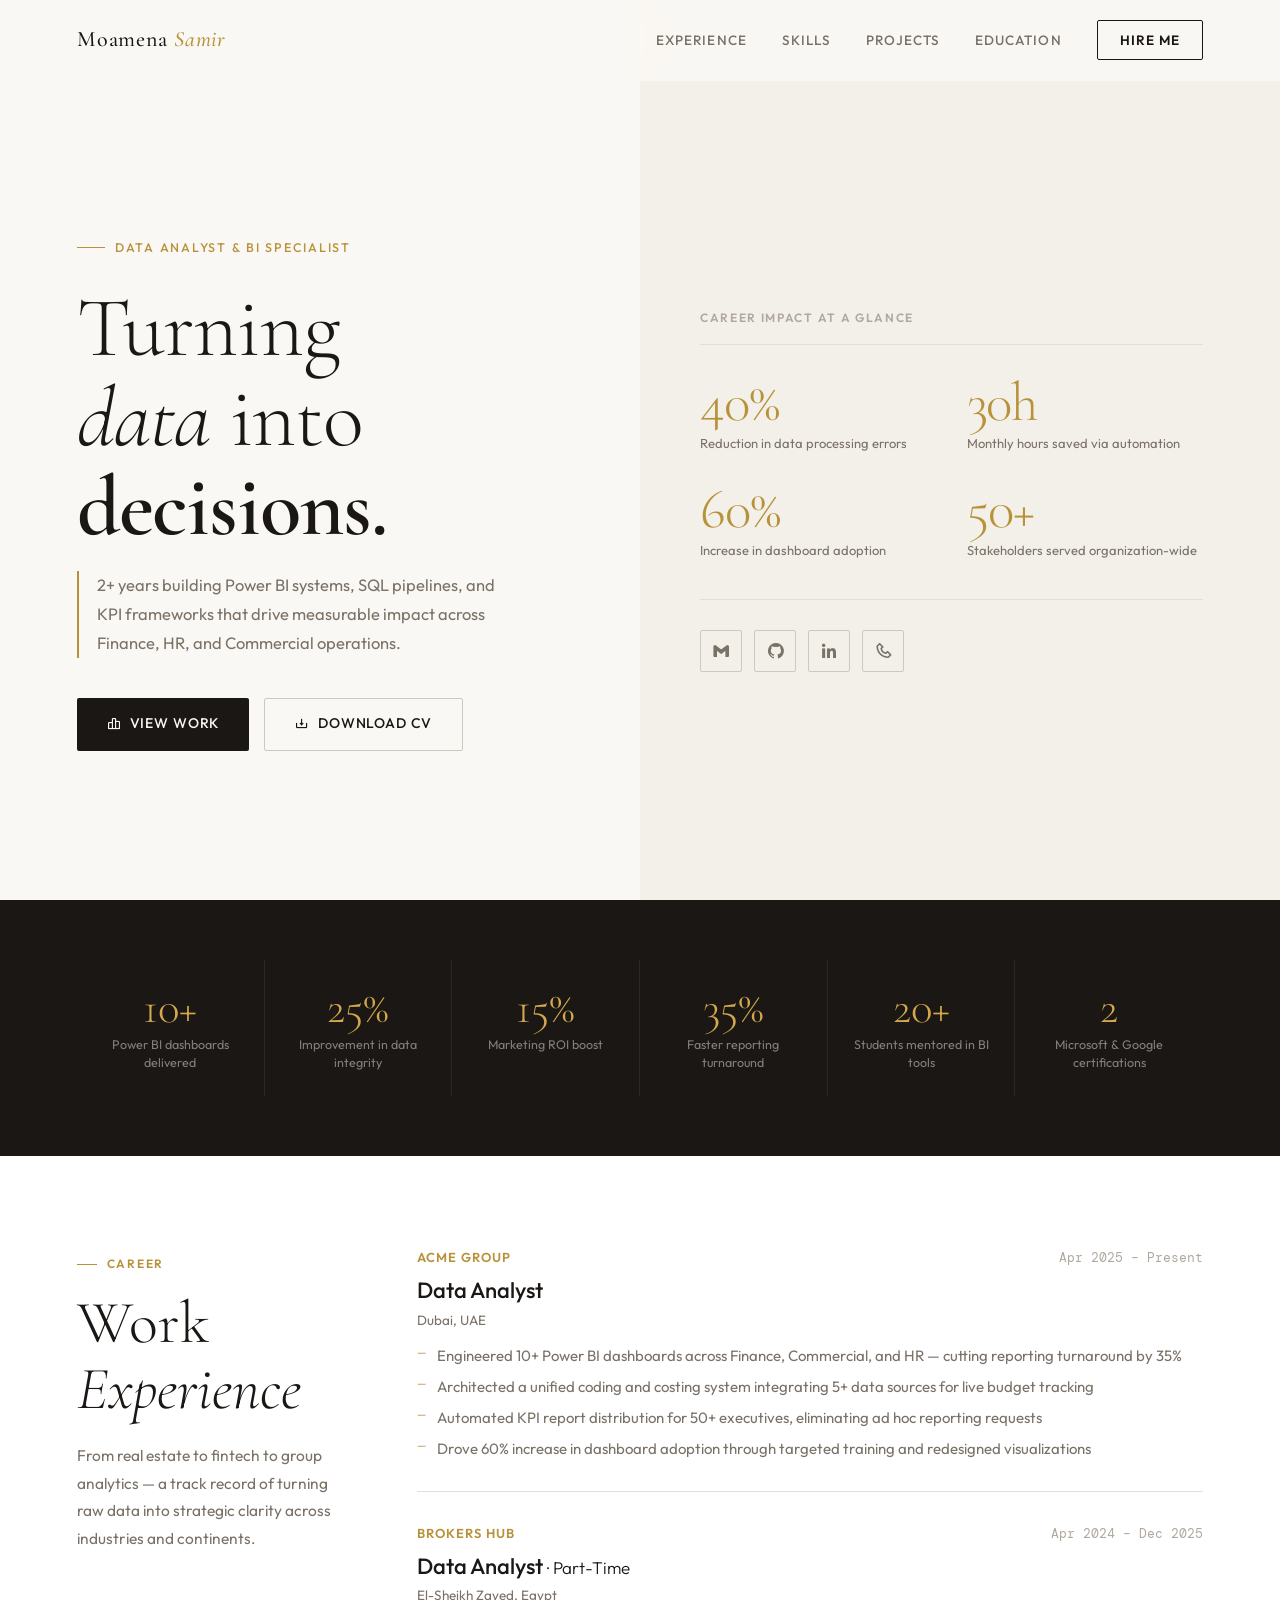
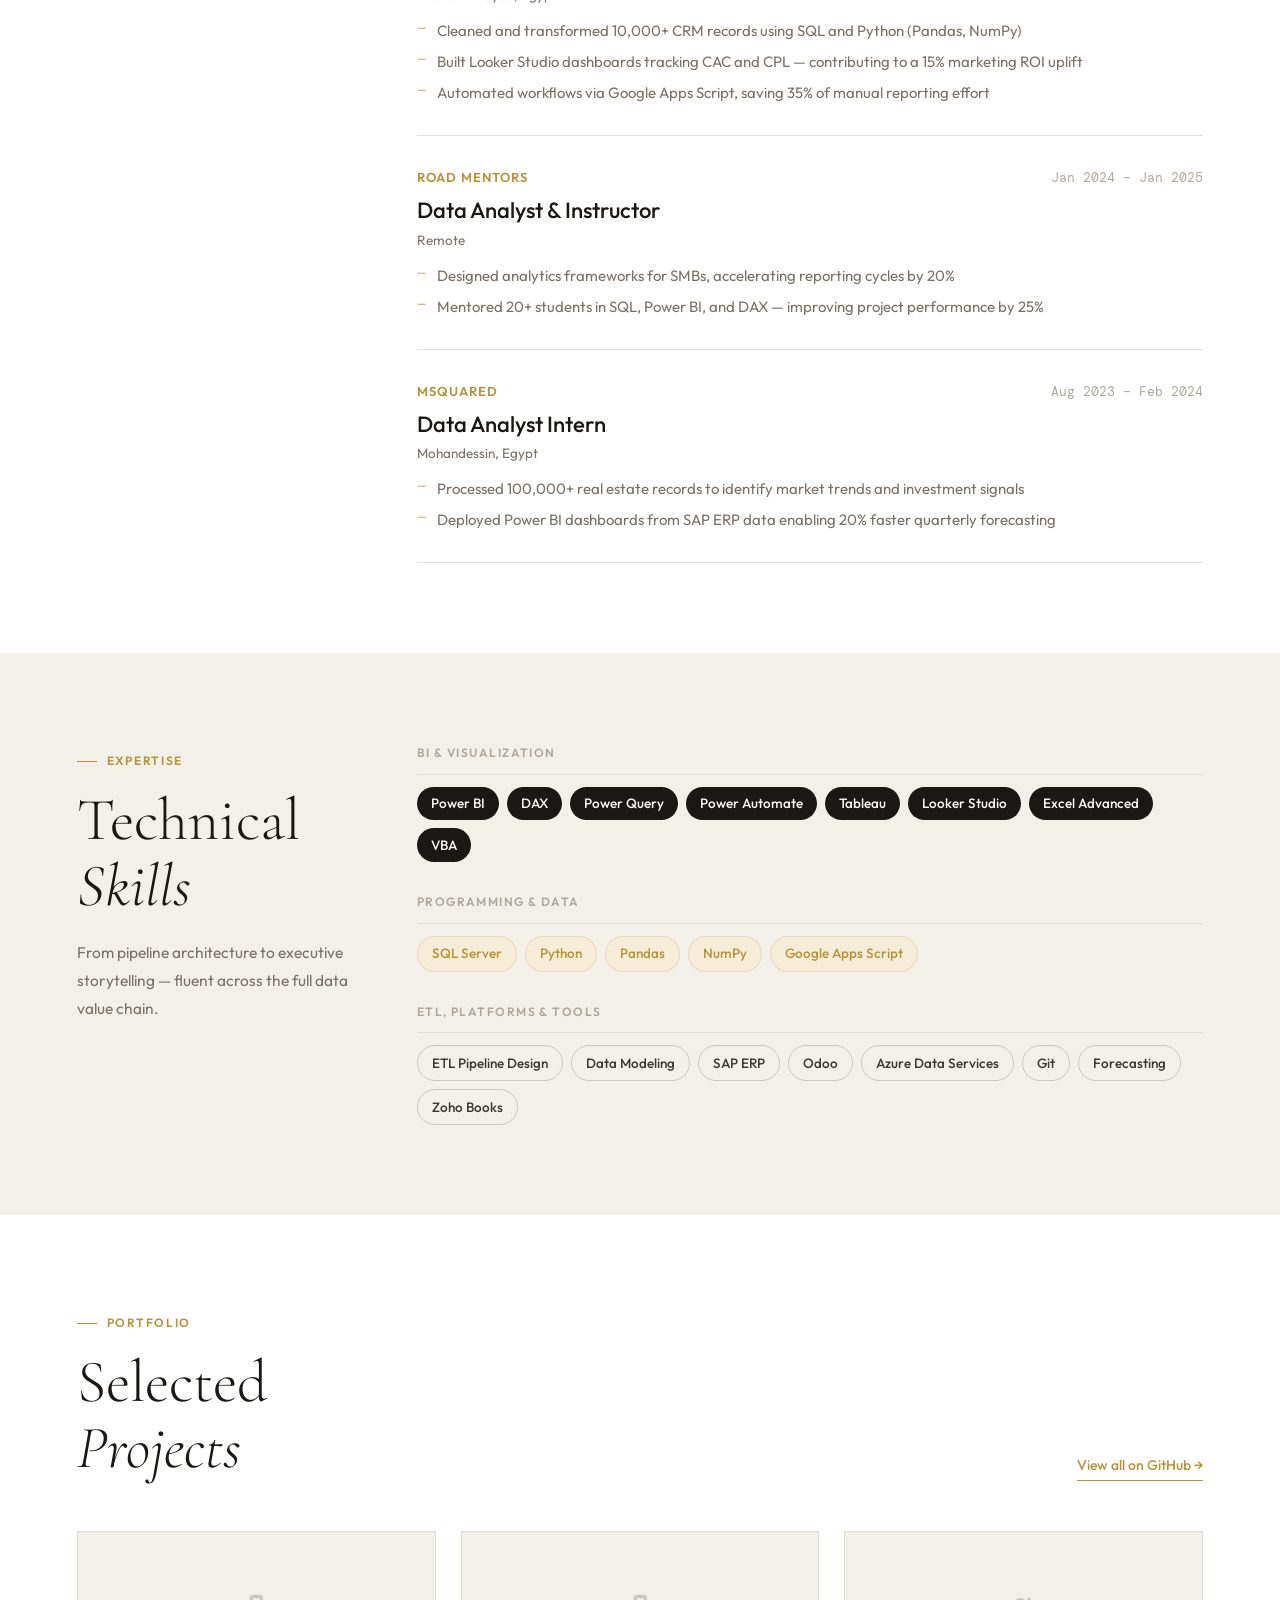
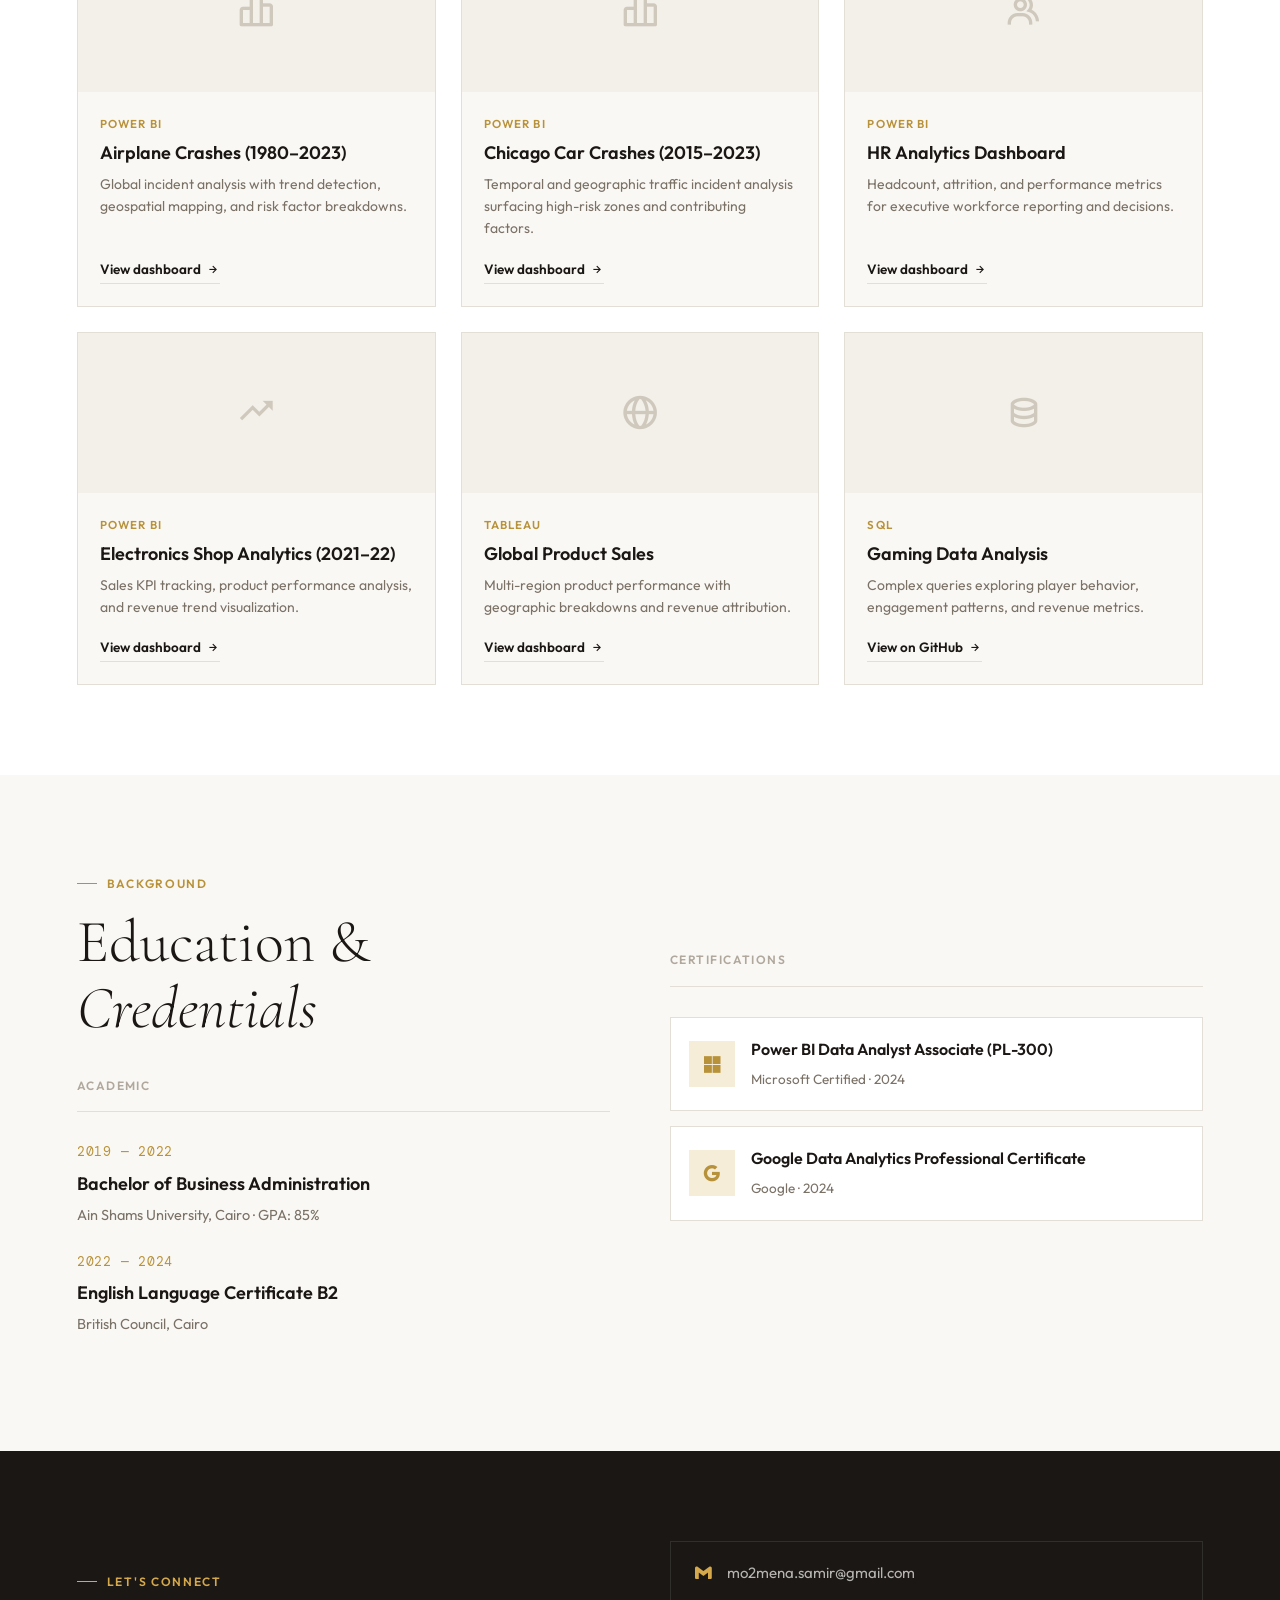
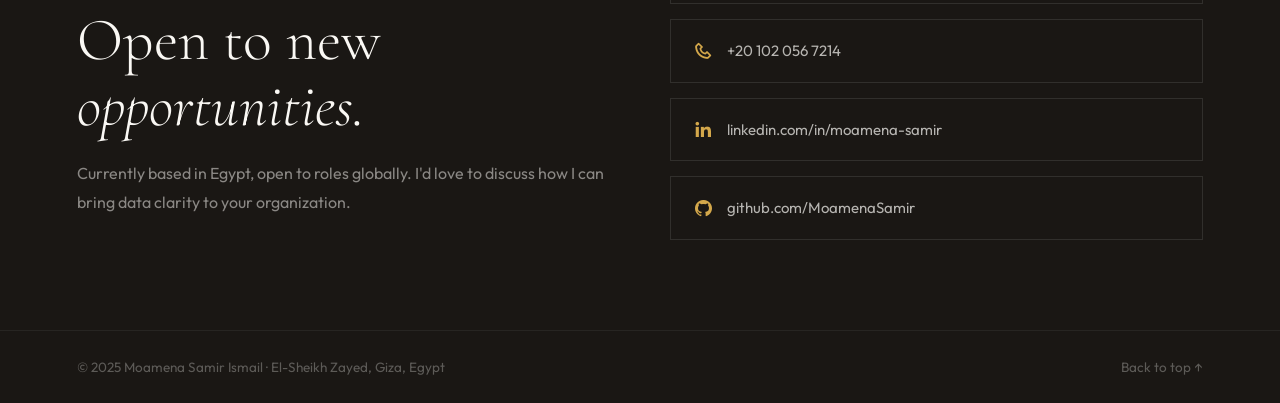
==== commit 1d953b0d: "Add files via upload" ====
--- a/index.html
+++ b/index.html
@@ -1,269 +1,460 @@
-<!DOCTYPE html>
-<html lang="en">
-
-<head>
-    <meta charset="UTF-8">
-    <meta http-equiv="X-UA-Compatible" content="IE=edge">
-    <meta name="viewport" content="width=decive-width, initial-scale=1.0">
-    <title>Moamena The Analyst Portfolio</title>
-    <link rel="stylesheet" href="style.css">
-
-    <!--box icons-->
-    <link href='https://unpkg.com/boxicons@2.1.4/css/boxicons.min.css' rel='stylesheet'>
-</head>
-
-<body>
-
-    <!--header design-->
-    <header class="header">
-        <a href="#" class="logo">Portfolio.</a>
-
-        <div class="bx bx-menu" id="menu-icon"></div>
-
-        <nav class="navbar">
-            <a href="#home">Home</a>
-            <a href="#about">About</a>
-            <a href="#education">Education</a>
-            <a href="#skills">Skills</a>
-            <a href="#Projects">Projects</a>
-
-            <span class="active-nav"></span>
-        </nav>
-    </header>
-    
-    <!--home section design-->
-    <section class="home" id="home">
-        <div class="home-content">
-            <h1>Hi, I'm <span>Moamena Samir</span> </h1>
-            <div class="text-animate">
-                <h3>Data Analyst</h3>
-            </div>
-            <p>Data Analyst Skilled in SQL, Power BI, Tableau, Excel.
-            </p>
-
-            <div class="btn-box">
-                <a href="tel:+201020567214" class="btn">Hire Me</a>
-                <a href="#Projects" class="btn">Projects</a>
-            </div>
-        </div>
-
-        <div class="home-sci">
-            <a href="mailto:mo2mena.samir@gmail.com"><i class='bx bxl-gmail'></i></a>
-            <a href="https://github.com/MoamenaSamir"><i class='bx bxl-github'></i></a>
-            <a href="https://www.linkedin.com/in/moamena-samir-12b2a61b3/"><i class='bx bxl-linkedin'></i></a>
-        </div>
-
-
-    </section>
-
-    <!--about section desgin-->
-    <section class="about" id="about">
-        <h2 class="heading">About <span>Me</span></h2>
-
-        <div class="about-img">
-            <img src="images/62de331f3b5580118a885baf981260dc.jpg" alt="">
-            <span class="circle-spin"></span>
-        </div>
-
-        <div class="about-content">
-            <h3>Data Analyst!</h3>
-            <p>Hi, I Moamena Samir and I'm 23 years old.
-            I've graduated from faculty of business Ain Shams University in 2022 with a degree very good in Business Administration.
-            love studying and learning new things, so after graduate I found another interesting field to learn, it's data analytics.
-            So, I took lots of course and internship in this field.
-            But I'm still improving my skills and I'm searching for a job to gain experiences In this field.
-            In the end I would like to thank you for your time and don't hesitate to see my work bellow.
-        </p>
-            
-            <div class="btn-box btns">
-                <a href="https://drive.google.com/file/d/1NIc2Omp8mxi_9Cw9gJb8gLb9crtpB3oP/view?usp=sharing" class="btn">Resume</a>
-            </div>
-        </div>
-    </section>
-
-    <!--Education section design-->
-    <section class="education" id="education">
-        <h2 class="heading">My <span>Journey</span></h2>
-
-        <div class="education-row">
-            <div class="education-column">
-                <h3 class="title"> Education</h3>
-
-                <div class="education-box">
-                    <div class="education-content">
-                        <div class="content">
-                            <div class="year"><i class='bx bxs-calendar' ></i> 2018 - 2022</div>
-                            <h3>Bachelor Degree - University </h3>
-                            <p>Bachelor of Business Administration from Ain Shams university.</p>
-                        </div>
-                    </div>
-
-                    <div class="education-content">
-                        <div class="content">
-                            <div class="year"><i class='bx bxs-calendar' ></i> 2023 - Now</div>
-                            <h3>Course - Online</h3>
-                            <p>Google Data Analytics Course.</p>
-                        </div>
-                    </div>
-
-                    <div class="education-content">
-                        <div class="content">
-                            <div class="year"><i class='bx bxs-calendar' ></i> 2024 - Now</div>
-                            <h3>Course - Online</h3>
-                            <p>Microsoft Power BI Data Analyst Professional Certificate.</p>
-                        </div>
-                    </div>
-                </div>
-            </div>
-
-            <div class="education-column">
-                <h3 class="title"> Experience</h3>
-
-                <div class="education-box">
-                    <div class="education-content">
-                        <div class="content">
-                                    <div class="year"><i class='bx bxs-calendar' ></i> 2022 - 2023</div>
-                                    <h3>Internship - University</h3>
-                                    <p>Business Model Canvas in The American University in Cairo.</p>
-                                </div>
-                            </div>
-        
-                            <div class="education-content">
-                                <div class="content">
-                                    <div class="year"><i class='bx bxs-calendar' ></i> 2023 - 2024</div>
-                                    <h3>Internship - Company</h3>
-                                    <p>IT Intern in MSquared Company.</p>
-                                </div>
-                            </div>
-
-                            <div class="education-content">
-                                <div class="content">
-                                    <div class="year"><i class='bx bxs-calendar' ></i> 2024 - 2024</div>
-                                    <h3>Internship - Online</h3>
-                                    <p>Data Analyst Intern in Mentorness Company.</p>
-                                </div>
-                            </div>
-                        </div>
-                    </div>
-                </div>
-            </section>
-
-            <!--skills section design-->
-            <section class="skills" id="skills">
-                <h2 class="heading"> My <span>Skills</span></h2>
-
-                <div class="skills-row">
-                    <div class="skills-column">
-                        <h3 class="title">Analysis Skills</h3>
-
-                        <div class="skills-box">
-                            <div class="skills-content">
-                                <div class="progress">
-                                    <h3>SQL <span>80%</span></h3>
-                                    <div class="bar"><span></span></div>
-                                </div>
-
-                                <div class="progress">
-                                    <h3>Power BI <span>80%</span></h3>
-                                    <div class="bar"><span></span></div>
-                                </div>
-
-                                <div class="progress">
-                                    <h3>Tableau <span>70%</span></h3>
-                                    <div class="bar"><span></span></div>
-                                </div>
-
-                                <div class="progress">
-                                    <h3>Excel <span>80%</span></h3>
-                                    <div class="bar"><span></span></div>
-                                </div>
-                            </div>
-                        </div>
-                    </div>
-                </div>
-            </section>
-
-            <!--Portfolio section design-->
-            <section class="Projects" id="Projects">
-                <h2 class="heading"> Latest <span>Project</span></h2>
-
-                <div class="Projects-container">
-                    <div class="Projects-box">
-                        <img src="images/SQL.png" alt="">
-                        <div class="Projects-layer">
-                            <h4>SQL Query</h4>
-                            <p>SQL Project on Gaming Data</p>
-                            <a href="https://github.com/MoamenaSamir/Gaming-Data/blob/main/SQLQuery1.sql"><i class='bx bx-link-external'></i></a>
-                        </div>
-                    </div>
-
-                    <div class="Projects-box">
-                        <img src="images/Airplane Crashes.png" alt="">
-                        <div class="Projects-layer">
-                            <h4>Power BI Dashboard</h4>
-                            <p>Power BI Project on Airplane Crashes Around The World(1980-2023)</p>
-                            <a href="https://app.powerbi.com/view?r=eyJrIjoiMTMyNmMzZDItYjIzMi00YzVjLWIyNTAtMjIzZDgyODRkMzkyIiwidCI6IjU4NzQyZWZiLTU0YTYtNGFhNS05YmYyLWU2MmI5Y2UwMGVlZiJ9"><i class='bx bx-link-external'></i></a>
-                        </div>
-                    </div>
-
-                    <div class="Projects-box">
-                        <img src="images/Car Crash.png" alt="">
-                        <div class="Projects-layer">
-                            <h4>Power BI Dashboard</h4>
-                            <p>Power BI Project on Car Crashes in Chicago(2015-2023)</p>
-                            <a href="https://app.powerbi.com/groups/me/reports/aac5a972-5bf7-4962-9d0a-3812ebd9f219/ReportSectionda81ce80c0d133b09422?experience=power-bi"><i class='bx bx-link-external'></i></a>
-                        </div>
-                    </div>
-
-                    <div class="Projects-box">
-                        <img src="images/Sales.png" alt="">
-                        <div class="Projects-layer">
-                            <h4>Power BI Dashboard</h4>
-                            <p>Power BI Project on Electronics Shop(2021-2022)</p>
-                            <a href="https://app.powerbi.com/groups/b8ea84ec-316a-4c94-a36a-9904f1daa432/reports/cac3634a-7584-4855-9eca-a013e3efb55e/ReportSection?experience=power-bi"><i class='bx bx-link-external'></i></a>
-                        </div>
-                    </div>
-
-                    <div class="Projects-box">
-                        <img src="images/HR.png" alt="">
-                        <div class="Projects-layer">
-                            <h4>Power BI Dashboard</h4>
-                            <p>Power BI Project on HR Data</p>
-                            <a href="https://app.powerbi.com/groups/b8ea84ec-316a-4c94-a36a-9904f1daa432/reports/a9eea1a8-934e-453d-8416-8a2db43dfea5/ReportSection?experience=power-bi"><i class='bx bx-link-external'></i></a>
-                        </div>
-                    </div>
-
-                    <div class="Projects-box">
-                        <img src="images/Global product.png" alt="">
-                        <div class="Projects-layer">
-                            <h4>Tableau Dashboard</h4>
-                            <p>Tableau Project on Global Product Sales</p>
-                            <a href="https://public.tableau.com/app/profile/moamena.samir8558/viz/OrdersOfProducts/Dashboard1"><i class='bx bx-link-external'></i></a>
-                        </div>
-                    </div>
-
-                    <div class="Projects-box">
-                        <img src="images/Population.png" alt="">
-                        <div class="Projects-layer">
-                            <h4>Tableau Dashboard</h4>
-                            <p>Tableau Project on World Population Census</p>
-                            <a href="https://public.tableau.com/app/profile/moamena.samir8558/viz/thecountryspopulation/Dashboard2"><i class='bx bx-link-external'></i></a>
-                        </div>
-                    </div>
-                </div>
-            </section>
-
-            <!--footer design-->
-            <footer class="footer">
-                <div class="footer-text">
-                    <p>Moamena.</p>
-                </div>
-
-                <div class="footer-iconTop">
-                    <a href="#"><i class="bx bx-up-arrow-alt"></i></a>
-                </div>
-            </footer>
-
-    <script src="script.js"></script>
-</body>
-</html>
+<!DOCTYPE html>
+<html lang="en">
+<head>
+<meta charset="UTF-8">
+<meta name="viewport" content="width=device-width, initial-scale=1.0">
+<title>Moamena Samir — Data Analyst</title>
+<link rel="preconnect" href="https://fonts.googleapis.com">
+<link href="https://fonts.googleapis.com/css2?family=Cormorant+Garamond:ital,wght@0,300;0,400;0,500;0,600;1,300;1,400&family=Outfit:wght@300;400;500;600&family=DM+Mono:wght@400&display=swap" rel="stylesheet">
+<link href="https://unpkg.com/boxicons@2.1.4/css/boxicons.min.css" rel="stylesheet">
+<style>
+*,*::before,*::after{margin:0;padding:0;box-sizing:border-box;text-decoration:none;border:none;outline:none;}
+:root{
+  --cream:#faf8f4;
+  --cream2:#f3f0ea;
+  --ink:#1a1714;
+  --ink2:#3d3830;
+  --ink3:#7a7167;
+  --ink4:#b0a89d;
+  --gold:#b8923a;
+  --gold2:#d4a84b;
+  --gold-light:#f5edd8;
+  --border:#e4dfd6;
+  --border2:#cfc8bd;
+  --white:#ffffff;
+}
+html{font-size:62.5%;overflow-x:hidden;scroll-behavior:smooth;}
+body{background:var(--cream);color:var(--ink);font-family:'Outfit',sans-serif;font-size:1.6rem;line-height:1.7;}
+::-webkit-scrollbar{width:4px;}
+::-webkit-scrollbar-track{background:var(--cream);}
+::-webkit-scrollbar-thumb{background:var(--border2);}
+
+header{
+  position:fixed;top:0;left:0;width:100%;z-index:999;
+  padding:2rem 6%;
+  display:flex;justify-content:space-between;align-items:center;
+  background:rgba(250,248,244,0.92);
+  backdrop-filter:blur(16px);
+  border-bottom:1px solid transparent;
+  transition:border-color .4s;
+}
+header.scrolled{border-color:var(--border);}
+.logo-text{font-family:'Cormorant Garamond',serif;font-size:2.2rem;font-weight:500;letter-spacing:.04em;color:var(--ink);}
+.logo-text em{font-style:italic;color:var(--gold);}
+nav{display:flex;gap:3.5rem;align-items:center;}
+nav a{font-size:1.35rem;font-weight:500;letter-spacing:.08em;text-transform:uppercase;color:var(--ink3);transition:color .2s;}
+nav a:hover{color:var(--ink);}
+.nav-hire{padding:.75rem 2.2rem;border:1px solid var(--ink);border-radius:2px;font-size:1.35rem;font-weight:600;letter-spacing:.08em;text-transform:uppercase;color:var(--ink);transition:background .2s,color .2s;}
+.nav-hire:hover{background:var(--ink);color:var(--cream);}
+#menu-icon{display:none;font-size:2.8rem;color:var(--ink);cursor:pointer;}
+
+#home{
+  min-height:100vh;
+  display:grid;grid-template-columns:1fr 1fr;
+  padding:0 6%;padding-top:8rem;
+  gap:4rem;align-items:center;
+  background:var(--cream);position:relative;
+}
+#home::after{content:'';position:absolute;top:0;right:0;width:50%;height:100%;background:var(--cream2);z-index:0;}
+.hero-left{position:relative;z-index:1;}
+.hero-eyebrow{display:inline-flex;align-items:center;gap:1rem;font-size:1.25rem;font-weight:500;letter-spacing:.14em;text-transform:uppercase;color:var(--gold);margin-bottom:2.5rem;}
+.hero-eyebrow::before{content:'';display:block;width:28px;height:1px;background:var(--gold);}
+.hero-left h1{font-family:'Cormorant Garamond',serif;font-size:clamp(5rem,7vw,8.5rem);font-weight:300;line-height:1.05;letter-spacing:-.01em;color:var(--ink);margin-bottom:2rem;}
+.hero-left h1 em{font-style:italic;font-weight:300;}
+.hero-left h1 strong{font-weight:600;display:block;}
+.hero-subtitle{font-size:1.65rem;color:var(--ink3);font-weight:400;max-width:44rem;line-height:1.75;margin-bottom:4rem;border-left:2px solid var(--gold);padding-left:1.8rem;}
+.hero-actions{display:flex;gap:1.5rem;flex-wrap:wrap;}
+.btn-dark{display:inline-flex;align-items:center;gap:.8rem;padding:1.35rem 3rem;background:var(--ink);color:var(--cream);font-size:1.4rem;font-weight:500;letter-spacing:.06em;text-transform:uppercase;border-radius:2px;transition:background .2s;}
+.btn-dark:hover{background:var(--ink2);}
+.btn-ghost{display:inline-flex;align-items:center;gap:.8rem;padding:1.35rem 3rem;background:transparent;color:var(--ink);border:1px solid var(--border2);font-size:1.4rem;font-weight:500;letter-spacing:.06em;text-transform:uppercase;border-radius:2px;transition:border-color .2s,color .2s;}
+.btn-ghost:hover{border-color:var(--ink);color:var(--ink);}
+.hero-right{position:relative;z-index:1;display:flex;flex-direction:column;justify-content:center;padding:4rem 0 4rem 4rem;}
+.hero-stats-title{font-size:1.2rem;font-weight:600;letter-spacing:.14em;text-transform:uppercase;color:var(--ink4);margin-bottom:3rem;padding-bottom:1.5rem;border-bottom:1px solid var(--border);}
+.hero-stats{display:grid;grid-template-columns:1fr 1fr;gap:3rem;}
+.hero-stat .num{font-family:'Cormorant Garamond',serif;font-size:5.5rem;font-weight:300;color:var(--gold);line-height:1;letter-spacing:-.02em;display:block;}
+.hero-stat .label{font-size:1.3rem;color:var(--ink3);margin-top:.4rem;line-height:1.4;}
+.hero-socials{display:flex;gap:1.2rem;margin-top:4rem;padding-top:3rem;border-top:1px solid var(--border);}
+.hero-socials a{width:42px;height:42px;display:flex;align-items:center;justify-content:center;border:1px solid var(--border2);color:var(--ink3);font-size:1.9rem;border-radius:2px;transition:border-color .2s,color .2s;}
+.hero-socials a:hover{border-color:var(--gold);color:var(--gold);}
+
+section{padding:9rem 6%;}
+.section-tag{display:inline-flex;align-items:center;gap:1rem;font-size:1.2rem;font-weight:600;letter-spacing:.14em;text-transform:uppercase;color:var(--gold);margin-bottom:1.5rem;}
+.section-tag::before{content:'';display:block;width:20px;height:1px;background:var(--gold);}
+.section-heading{font-family:'Cormorant Garamond',serif;font-size:clamp(3.5rem,5vw,6rem);font-weight:300;line-height:1.1;color:var(--ink);}
+.section-heading em{font-style:italic;}
+
+#impact{background:var(--ink);padding:6rem 6%;display:grid;grid-template-columns:repeat(6,1fr);gap:0;}
+.impact-item{padding:2.5rem;border-right:1px solid rgba(255,255,255,.08);text-align:center;}
+.impact-item:last-child{border-right:none;}
+.impact-item .n{font-family:'Cormorant Garamond',serif;font-size:4.5rem;font-weight:300;color:var(--gold2);line-height:1;display:block;}
+.impact-item .l{font-size:1.25rem;color:rgba(255,255,255,.45);margin-top:.6rem;line-height:1.4;}
+
+#experience{background:var(--white);}
+.exp-layout{display:grid;grid-template-columns:28rem 1fr;gap:6rem;align-items:start;}
+.exp-sidebar p{font-size:1.55rem;color:var(--ink3);line-height:1.8;margin-top:2rem;}
+.exp-entry{padding:3rem 0;border-bottom:1px solid var(--border);}
+.exp-entry:first-child{padding-top:0;}
+.exp-meta-row{display:flex;align-items:baseline;justify-content:space-between;flex-wrap:wrap;gap:.8rem;margin-bottom:.8rem;}
+.exp-company{font-size:1.3rem;font-weight:600;letter-spacing:.08em;text-transform:uppercase;color:var(--gold);}
+.exp-period{font-size:1.3rem;color:var(--ink4);font-family:'DM Mono',monospace;}
+.exp-role{font-size:2.2rem;font-weight:500;color:var(--ink);line-height:1.25;margin-bottom:.4rem;}
+.exp-loc{font-size:1.35rem;color:var(--ink3);margin-bottom:1.2rem;}
+.exp-points{list-style:none;display:flex;flex-direction:column;gap:.7rem;}
+.exp-points li{font-size:1.5rem;color:var(--ink3);padding-left:2rem;position:relative;line-height:1.6;}
+.exp-points li::before{content:'—';position:absolute;left:0;color:var(--gold);font-size:1.1rem;}
+
+#skills{background:var(--cream2);}
+.skills-intro{display:grid;grid-template-columns:28rem 1fr;gap:6rem;}
+.skills-intro-text p{font-size:1.55rem;color:var(--ink3);line-height:1.8;margin-top:2rem;}
+.skills-groups{display:flex;flex-direction:column;gap:3rem;}
+.skill-group-label{font-size:1.2rem;font-weight:600;letter-spacing:.12em;text-transform:uppercase;color:var(--ink4);margin-bottom:1.2rem;padding-bottom:1rem;border-bottom:1px solid var(--border);}
+.skill-pills{display:flex;flex-wrap:wrap;gap:.8rem;}
+.pill{padding:.55rem 1.4rem;border-radius:30px;font-size:1.35rem;font-weight:500;}
+.pill-ink{background:var(--ink);color:var(--cream);}
+.pill-gold{background:var(--gold-light);color:var(--gold);border:1px solid rgba(184,146,58,.2);}
+.pill-border{background:transparent;color:var(--ink2);border:1px solid var(--border2);}
+
+#projects{background:var(--white);}
+.projects-header{display:flex;justify-content:space-between;align-items:flex-end;margin-bottom:5rem;flex-wrap:wrap;gap:2rem;}
+.projects-header a{font-size:1.4rem;font-weight:500;color:var(--gold);border-bottom:1px solid currentColor;padding-bottom:2px;}
+.projects-grid{display:grid;grid-template-columns:repeat(3,1fr);gap:2.5rem;}
+.proj-card{background:var(--cream);border:1px solid var(--border);overflow:hidden;display:flex;flex-direction:column;transition:transform .3s,box-shadow .3s,border-color .3s;}
+.proj-card:hover{transform:translateY(-6px);box-shadow:0 20px 50px rgba(26,23,20,.08);border-color:var(--border2);}
+.proj-img{height:16rem;overflow:hidden;background:var(--cream2);}
+.proj-img img{width:100%;height:100%;object-fit:cover;transition:transform .5s;display:block;}
+.proj-card:hover .proj-img img{transform:scale(1.06);}
+.proj-no-img{width:100%;height:100%;display:flex;align-items:center;justify-content:center;}
+.proj-no-img i{font-size:4rem;color:var(--border2);}
+.proj-body{padding:2.2rem;flex:1;display:flex;flex-direction:column;}
+.proj-tag{font-size:1.15rem;font-weight:600;letter-spacing:.1em;text-transform:uppercase;color:var(--gold);margin-bottom:.8rem;}
+.proj-title{font-size:1.8rem;font-weight:600;color:var(--ink);line-height:1.3;margin-bottom:.8rem;}
+.proj-desc{font-size:1.4rem;color:var(--ink3);line-height:1.6;flex:1;}
+.proj-link{display:inline-flex;align-items:center;gap:.5rem;margin-top:1.8rem;font-size:1.35rem;font-weight:600;color:var(--ink);border-bottom:1px solid var(--border);padding-bottom:2px;width:fit-content;transition:color .2s,border-color .2s;}
+.proj-link:hover{color:var(--gold);border-color:var(--gold);}
+
+#education{background:var(--cream);}
+.edu-layout{display:grid;grid-template-columns:1fr 1fr;gap:6rem;}
+.edu-col-label{font-size:1.2rem;font-weight:600;letter-spacing:.12em;text-transform:uppercase;color:var(--ink4);margin-bottom:3rem;padding-bottom:1.5rem;border-bottom:1px solid var(--border);}
+.edu-entry{margin-bottom:2.5rem;}
+.edu-entry .yr{font-family:'DM Mono',monospace;font-size:1.25rem;color:var(--gold);margin-bottom:.5rem;letter-spacing:.06em;}
+.edu-entry h4{font-size:1.8rem;font-weight:600;color:var(--ink);margin-bottom:.4rem;}
+.edu-entry p{font-size:1.45rem;color:var(--ink3);line-height:1.6;}
+.cert-cards{display:flex;flex-direction:column;gap:1.5rem;}
+.cert-card{display:flex;align-items:center;gap:1.6rem;padding:1.8rem;background:var(--white);border:1px solid var(--border);}
+.cert-icon-wrap{width:46px;height:46px;flex-shrink:0;background:var(--gold-light);display:flex;align-items:center;justify-content:center;font-size:2.2rem;color:var(--gold);}
+.cert-text strong{display:block;font-size:1.6rem;font-weight:600;color:var(--ink);margin-bottom:.2rem;}
+.cert-text span{font-size:1.35rem;color:var(--ink3);}
+
+#contact{background:var(--ink);padding:9rem 6%;display:grid;grid-template-columns:1fr 1fr;gap:6rem;align-items:center;}
+.contact-left .section-tag{color:var(--gold2);}
+.contact-left .section-tag::before{background:var(--gold2);}
+.contact-left .section-heading{color:var(--cream);}
+.contact-left p{font-size:1.6rem;color:rgba(250,248,244,.5);line-height:1.8;margin-top:2rem;}
+.contact-right{display:flex;flex-direction:column;gap:1.5rem;}
+.contact-link{display:flex;align-items:center;gap:1.4rem;padding:1.8rem 2.2rem;border:1px solid rgba(255,255,255,.1);color:rgba(250,248,244,.7);font-size:1.5rem;transition:border-color .2s,color .2s,background .2s;}
+.contact-link i{font-size:2rem;color:var(--gold2);}
+.contact-link:hover{border-color:var(--gold2);color:var(--cream);background:rgba(212,168,75,.06);}
+footer{background:var(--ink);padding:2.5rem 6%;border-top:1px solid rgba(255,255,255,.06);display:flex;justify-content:space-between;align-items:center;flex-wrap:wrap;gap:1rem;}
+footer p,footer a{font-size:1.35rem;color:rgba(250,248,244,.3);}
+footer a{transition:color .2s;}
+footer a:hover{color:var(--gold2);}
+
+@media(max-width:1100px){
+  #home{grid-template-columns:1fr;}
+  #home::after{display:none;}
+  .hero-right{padding:3rem 0 0;}
+  .exp-layout,.skills-intro{grid-template-columns:1fr;}
+  #contact{grid-template-columns:1fr;}
+  .projects-grid{grid-template-columns:repeat(2,1fr);}
+  #impact{grid-template-columns:repeat(3,1fr);}
+  .impact-item:nth-child(3){border-right:none;}
+}
+@media(max-width:768px){
+  nav{display:none;}
+  nav.open{display:flex;flex-direction:column;gap:1.5rem;position:absolute;top:100%;left:0;width:100%;background:var(--cream);padding:2.5rem 6%;border-bottom:1px solid var(--border);}
+  #menu-icon{display:block;}
+  section{padding:6rem 5%;}
+  header{padding:1.8rem 5%;}
+  .edu-layout{grid-template-columns:1fr;}
+  .projects-grid{grid-template-columns:1fr;}
+  #impact{grid-template-columns:repeat(2,1fr);}
+}
+@media(max-width:480px){
+  .hero-actions{flex-direction:column;}
+  .hero-stats{grid-template-columns:1fr 1fr;}
+}
+@keyframes fadeUp{from{opacity:0;transform:translateY(20px);}to{opacity:1;transform:translateY(0);}}
+.hero-eyebrow{animation:fadeUp .6s ease both;}
+.hero-left h1{animation:fadeUp .7s .1s ease both;}
+.hero-subtitle{animation:fadeUp .7s .2s ease both;}
+.hero-actions{animation:fadeUp .7s .3s ease both;}
+.hero-right{animation:fadeUp .8s .2s ease both;}
+</style>
+</head>
+<body>
+
+<header id="header">
+  <div class="logo-text">Moamena <em>Samir</em></div>
+  <div id="menu-icon" class="bx bx-menu"></div>
+  <nav id="navbar">
+    <a href="#experience">Experience</a>
+    <a href="#skills">Skills</a>
+    <a href="#projects">Projects</a>
+    <a href="#education">Education</a>
+    <a href="mailto:mo2mena.samir@gmail.com" class="nav-hire">Hire Me</a>
+  </nav>
+</header>
+
+<section id="home">
+  <div class="hero-left">
+    <div class="hero-eyebrow">Data Analyst &amp; BI Specialist</div>
+    <h1>Turning<br><em>data</em> into<br><strong>decisions.</strong></h1>
+    <p class="hero-subtitle">2+ years building Power BI systems, SQL pipelines, and KPI frameworks that drive measurable impact across Finance, HR, and Commercial operations.</p>
+    <div class="hero-actions">
+      <a href="#projects" class="btn-dark"><i class='bx bx-bar-chart-alt-2'></i> View Work</a>
+      <a href="https://drive.google.com/file/d/1NIc2Omp8mxi_9Cw9gJb8gLb9crtpB3oP/view?usp=sharing" target="_blank" class="btn-ghost"><i class='bx bx-download'></i> Download CV</a>
+    </div>
+  </div>
+  <div class="hero-right">
+    <div class="hero-stats-title">Career Impact at a Glance</div>
+    <div class="hero-stats">
+      <div class="hero-stat"><span class="num">40%</span><div class="label">Reduction in data processing errors</div></div>
+      <div class="hero-stat"><span class="num">30h</span><div class="label">Monthly hours saved via automation</div></div>
+      <div class="hero-stat"><span class="num">60%</span><div class="label">Increase in dashboard adoption</div></div>
+      <div class="hero-stat"><span class="num">50+</span><div class="label">Stakeholders served organization-wide</div></div>
+    </div>
+    <div class="hero-socials">
+      <a href="mailto:mo2mena.samir@gmail.com" title="Email"><i class='bx bxl-gmail'></i></a>
+      <a href="https://github.com/MoamenaSamir" target="_blank" title="GitHub"><i class='bx bxl-github'></i></a>
+      <a href="https://www.linkedin.com/in/moamena-samir-12b2a61b3/" target="_blank" title="LinkedIn"><i class='bx bxl-linkedin'></i></a>
+      <a href="tel:+201020567214" title="Phone"><i class='bx bx-phone'></i></a>
+    </div>
+  </div>
+</section>
+
+<div id="impact">
+  <div class="impact-item"><span class="n">10+</span><div class="l">Power BI dashboards delivered</div></div>
+  <div class="impact-item"><span class="n">25%</span><div class="l">Improvement in data integrity</div></div>
+  <div class="impact-item"><span class="n">15%</span><div class="l">Marketing ROI boost</div></div>
+  <div class="impact-item"><span class="n">35%</span><div class="l">Faster reporting turnaround</div></div>
+  <div class="impact-item"><span class="n">20+</span><div class="l">Students mentored in BI tools</div></div>
+  <div class="impact-item"><span class="n">2</span><div class="l">Microsoft &amp; Google certifications</div></div>
+</div>
+
+<section id="experience">
+  <div class="exp-layout">
+    <div class="exp-sidebar">
+      <div class="section-tag">Career</div>
+      <div class="section-heading">Work<br><em>Experience</em></div>
+      <p>From real estate to fintech to group analytics — a track record of turning raw data into strategic clarity across industries and continents.</p>
+    </div>
+    <div class="exp-list">
+      <div class="exp-entry">
+        <div class="exp-meta-row"><span class="exp-company">ACME Group</span><span class="exp-period">Apr 2025 – Present</span></div>
+        <div class="exp-role">Data Analyst</div>
+        <div class="exp-loc">Dubai, UAE</div>
+        <ul class="exp-points">
+          <li>Engineered 10+ Power BI dashboards across Finance, Commercial, and HR — cutting reporting turnaround by 35%</li>
+          <li>Architected a unified coding and costing system integrating 5+ data sources for live budget tracking</li>
+          <li>Automated KPI report distribution for 50+ executives, eliminating ad hoc reporting requests</li>
+          <li>Drove 60% increase in dashboard adoption through targeted training and redesigned visualizations</li>
+        </ul>
+      </div>
+      <div class="exp-entry">
+        <div class="exp-meta-row"><span class="exp-company">Brokers Hub</span><span class="exp-period">Apr 2024 – Dec 2025</span></div>
+        <div class="exp-role">Data Analyst <span style="font-weight:300;font-size:1.7rem;">· Part-Time</span></div>
+        <div class="exp-loc">El-Sheikh Zayed, Egypt</div>
+        <ul class="exp-points">
+          <li>Cleaned and transformed 10,000+ CRM records using SQL and Python (Pandas, NumPy)</li>
+          <li>Built Looker Studio dashboards tracking CAC and CPL — contributing to a 15% marketing ROI uplift</li>
+          <li>Automated workflows via Google Apps Script, saving 35% of manual reporting effort</li>
+        </ul>
+      </div>
+      <div class="exp-entry">
+        <div class="exp-meta-row"><span class="exp-company">Road Mentors</span><span class="exp-period">Jan 2024 – Jan 2025</span></div>
+        <div class="exp-role">Data Analyst &amp; Instructor</div>
+        <div class="exp-loc">Remote</div>
+        <ul class="exp-points">
+          <li>Designed analytics frameworks for SMBs, accelerating reporting cycles by 20%</li>
+          <li>Mentored 20+ students in SQL, Power BI, and DAX — improving project performance by 25%</li>
+        </ul>
+      </div>
+      <div class="exp-entry">
+        <div class="exp-meta-row"><span class="exp-company">MSquared</span><span class="exp-period">Aug 2023 – Feb 2024</span></div>
+        <div class="exp-role">Data Analyst Intern</div>
+        <div class="exp-loc">Mohandessin, Egypt</div>
+        <ul class="exp-points">
+          <li>Processed 100,000+ real estate records to identify market trends and investment signals</li>
+          <li>Deployed Power BI dashboards from SAP ERP data enabling 20% faster quarterly forecasting</li>
+        </ul>
+      </div>
+    </div>
+  </div>
+</section>
+
+<section id="skills">
+  <div class="skills-intro">
+    <div class="skills-intro-text">
+      <div class="section-tag">Expertise</div>
+      <div class="section-heading">Technical<br><em>Skills</em></div>
+      <p>From pipeline architecture to executive storytelling — fluent across the full data value chain.</p>
+    </div>
+    <div class="skills-groups">
+      <div class="skill-group">
+        <div class="skill-group-label">BI &amp; Visualization</div>
+        <div class="skill-pills">
+          <span class="pill pill-ink">Power BI</span><span class="pill pill-ink">DAX</span><span class="pill pill-ink">Power Query</span><span class="pill pill-ink">Power Automate</span><span class="pill pill-ink">Tableau</span><span class="pill pill-ink">Looker Studio</span><span class="pill pill-ink">Excel Advanced</span><span class="pill pill-ink">VBA</span>
+        </div>
+      </div>
+      <div class="skill-group">
+        <div class="skill-group-label">Programming &amp; Data</div>
+        <div class="skill-pills">
+          <span class="pill pill-gold">SQL Server</span><span class="pill pill-gold">Python</span><span class="pill pill-gold">Pandas</span><span class="pill pill-gold">NumPy</span><span class="pill pill-gold">Google Apps Script</span>
+        </div>
+      </div>
+      <div class="skill-group">
+        <div class="skill-group-label">ETL, Platforms &amp; Tools</div>
+        <div class="skill-pills">
+          <span class="pill pill-border">ETL Pipeline Design</span><span class="pill pill-border">Data Modeling</span><span class="pill pill-border">SAP ERP</span><span class="pill pill-border">Odoo</span><span class="pill pill-border">Azure Data Services</span><span class="pill pill-border">Git</span><span class="pill pill-border">Forecasting</span><span class="pill pill-border">Zoho Books</span>
+        </div>
+      </div>
+    </div>
+  </div>
+</section>
+
+<section id="projects">
+  <div class="projects-header">
+    <div>
+      <div class="section-tag">Portfolio</div>
+      <div class="section-heading">Selected<br><em>Projects</em></div>
+    </div>
+    <a href="https://github.com/MoamenaSamir" target="_blank">View all on GitHub →</a>
+  </div>
+  <div class="projects-grid">
+    <div class="proj-card">
+      <div class="proj-img"><img src="images/Airplane Crashes.png" alt="Airplane Crashes" onerror="this.parentElement.innerHTML='<div class=\'proj-no-img\'><i class=\'bx bx-bar-chart-alt-2\'></i></div>'"></div>
+      <div class="proj-body">
+        <div class="proj-tag">Power BI</div>
+        <div class="proj-title">Airplane Crashes (1980–2023)</div>
+        <p class="proj-desc">Global incident analysis with trend detection, geospatial mapping, and risk factor breakdowns.</p>
+        <a href="https://app.powerbi.com/view?r=eyJrIjoiMTMyNmMzZDItYjIzMi00YzVjLWIyNTAtMjIzZDgyODRkMzkyIiwidCI6IjU4NzQyZWZiLTU0YTYtNGFhNS05YmYyLWU2MmI5Y2UwMGVlZiJ9" target="_blank" class="proj-link">View dashboard <i class='bx bx-right-arrow-alt'></i></a>
+      </div>
+    </div>
+    <div class="proj-card">
+      <div class="proj-img"><img src="images/Car Crash.png" alt="Car Crash" onerror="this.parentElement.innerHTML='<div class=\'proj-no-img\'><i class=\'bx bx-bar-chart-alt-2\'></i></div>'"></div>
+      <div class="proj-body">
+        <div class="proj-tag">Power BI</div>
+        <div class="proj-title">Chicago Car Crashes (2015–2023)</div>
+        <p class="proj-desc">Temporal and geographic traffic incident analysis surfacing high-risk zones and contributing factors.</p>
+        <a href="https://app.powerbi.com/groups/me/reports/aac5a972-5bf7-4962-9d0a-3812ebd9f219/ReportSectionda81ce80c0d133b09422?experience=power-bi" target="_blank" class="proj-link">View dashboard <i class='bx bx-right-arrow-alt'></i></a>
+      </div>
+    </div>
+    <div class="proj-card">
+      <div class="proj-img"><img src="images/HR.png" alt="HR Dashboard" onerror="this.parentElement.innerHTML='<div class=\'proj-no-img\'><i class=\'bx bx-group\'></i></div>'"></div>
+      <div class="proj-body">
+        <div class="proj-tag">Power BI</div>
+        <div class="proj-title">HR Analytics Dashboard</div>
+        <p class="proj-desc">Headcount, attrition, and performance metrics for executive workforce reporting and decisions.</p>
+        <a href="https://app.powerbi.com/groups/b8ea84ec-316a-4c94-a36a-9904f1daa432/reports/a9eea1a8-934e-453d-8416-8a2db43dfea5/ReportSection?experience=power-bi" target="_blank" class="proj-link">View dashboard <i class='bx bx-right-arrow-alt'></i></a>
+      </div>
+    </div>
+    <div class="proj-card">
+      <div class="proj-img"><img src="images/Sales.png" alt="Sales" onerror="this.parentElement.innerHTML='<div class=\'proj-no-img\'><i class=\'bx bx-trending-up\'></i></div>'"></div>
+      <div class="proj-body">
+        <div class="proj-tag">Power BI</div>
+        <div class="proj-title">Electronics Shop Analytics (2021–22)</div>
+        <p class="proj-desc">Sales KPI tracking, product performance analysis, and revenue trend visualization.</p>
+        <a href="https://app.powerbi.com/groups/b8ea84ec-316a-4c94-a36a-9904f1daa432/reports/cac3634a-7584-4855-9eca-a013e3efb55e/ReportSection?experience=power-bi" target="_blank" class="proj-link">View dashboard <i class='bx bx-right-arrow-alt'></i></a>
+      </div>
+    </div>
+    <div class="proj-card">
+      <div class="proj-img"><img src="images/Global product.png" alt="Global Product" onerror="this.parentElement.innerHTML='<div class=\'proj-no-img\'><i class=\'bx bx-globe\'></i></div>'"></div>
+      <div class="proj-body">
+        <div class="proj-tag">Tableau</div>
+        <div class="proj-title">Global Product Sales</div>
+        <p class="proj-desc">Multi-region product performance with geographic breakdowns and revenue attribution.</p>
+        <a href="https://public.tableau.com/app/profile/moamena.samir8558/viz/OrdersOfProducts/Dashboard1" target="_blank" class="proj-link">View dashboard <i class='bx bx-right-arrow-alt'></i></a>
+      </div>
+    </div>
+    <div class="proj-card">
+      <div class="proj-img"><img src="images/SQL.png" alt="SQL" onerror="this.parentElement.innerHTML='<div class=\'proj-no-img\'><i class=\'bx bx-data\'></i></div>'"></div>
+      <div class="proj-body">
+        <div class="proj-tag">SQL</div>
+        <div class="proj-title">Gaming Data Analysis</div>
+        <p class="proj-desc">Complex queries exploring player behavior, engagement patterns, and revenue metrics.</p>
+        <a href="https://github.com/MoamenaSamir/Gaming-Data/blob/main/SQLQuery1.sql" target="_blank" class="proj-link">View on GitHub <i class='bx bx-right-arrow-alt'></i></a>
+      </div>
+    </div>
+  </div>
+</section>
+
+<section id="education">
+  <div class="edu-layout">
+    <div>
+      <div class="section-tag">Background</div>
+      <div class="section-heading">Education &amp;<br><em>Credentials</em></div>
+      <div style="margin-top:3.5rem;">
+        <div class="edu-col-label">Academic</div>
+        <div class="edu-entry">
+          <div class="yr">2019 — 2022</div>
+          <h4>Bachelor of Business Administration</h4>
+          <p>Ain Shams University, Cairo · GPA: 85%</p>
+        </div>
+        <div class="edu-entry">
+          <div class="yr">2022 — 2024</div>
+          <h4>English Language Certificate B2</h4>
+          <p>British Council, Cairo</p>
+        </div>
+      </div>
+    </div>
+    <div style="margin-top:8.5rem;">
+      <div class="edu-col-label">Certifications</div>
+      <div class="cert-cards">
+        <div class="cert-card">
+          <div class="cert-icon-wrap"><i class='bx bxl-microsoft'></i></div>
+          <div class="cert-text"><strong>Power BI Data Analyst Associate (PL-300)</strong><span>Microsoft Certified · 2024</span></div>
+        </div>
+        <div class="cert-card">
+          <div class="cert-icon-wrap"><i class='bx bxl-google'></i></div>
+          <div class="cert-text"><strong>Google Data Analytics Professional Certificate</strong><span>Google · 2024</span></div>
+        </div>
+      </div>
+    </div>
+  </div>
+</section>
+
+<section id="contact">
+  <div class="contact-left">
+    <div class="section-tag">Let's connect</div>
+    <div class="section-heading">Open to new<br><em>opportunities.</em></div>
+    <p>Currently based in Egypt, open to roles globally. I'd love to discuss how I can bring data clarity to your organization.</p>
+  </div>
+  <div class="contact-right">
+    <a href="mailto:mo2mena.samir@gmail.com" class="contact-link"><i class='bx bxl-gmail'></i> mo2mena.samir@gmail.com</a>
+    <a href="tel:+201020567214" class="contact-link"><i class='bx bx-phone'></i> +20 102 056 7214</a>
+    <a href="https://www.linkedin.com/in/moamena-samir-12b2a61b3/" target="_blank" class="contact-link"><i class='bx bxl-linkedin'></i> linkedin.com/in/moamena-samir</a>
+    <a href="https://github.com/MoamenaSamir" target="_blank" class="contact-link"><i class='bx bxl-github'></i> github.com/MoamenaSamir</a>
+  </div>
+</section>
+
+<footer>
+  <p>© 2025 Moamena Samir Ismail · El-Sheikh Zayed, Giza, Egypt</p>
+  <a href="#home">Back to top ↑</a>
+</footer>
+
+<script>
+const header=document.getElementById('header');
+window.addEventListener('scroll',()=>header.classList.toggle('scrolled',scrollY>60));
+const mi=document.getElementById('menu-icon'),nb=document.getElementById('navbar');
+mi.addEventListener('click',()=>{nb.classList.toggle('open');mi.classList.toggle('bx-x');});
+nb.querySelectorAll('a').forEach(a=>a.addEventListener('click',()=>{nb.classList.remove('open');mi.classList.remove('bx-x');}));
+const ro=new IntersectionObserver(entries=>{
+  entries.forEach(e=>{if(e.isIntersecting){e.target.style.opacity='1';e.target.style.transform='translateY(0)';ro.unobserve(e.target);}});
+},{threshold:0.08});
+document.querySelectorAll('.exp-entry,.proj-card,.cert-card,.edu-entry,.impact-item,.skill-group').forEach(el=>{
+  el.style.cssText='opacity:0;transform:translateY(18px);transition:opacity .55s ease,transform .55s ease;';
+  ro.observe(el);
+});
+</script>
+</body>
+</html>
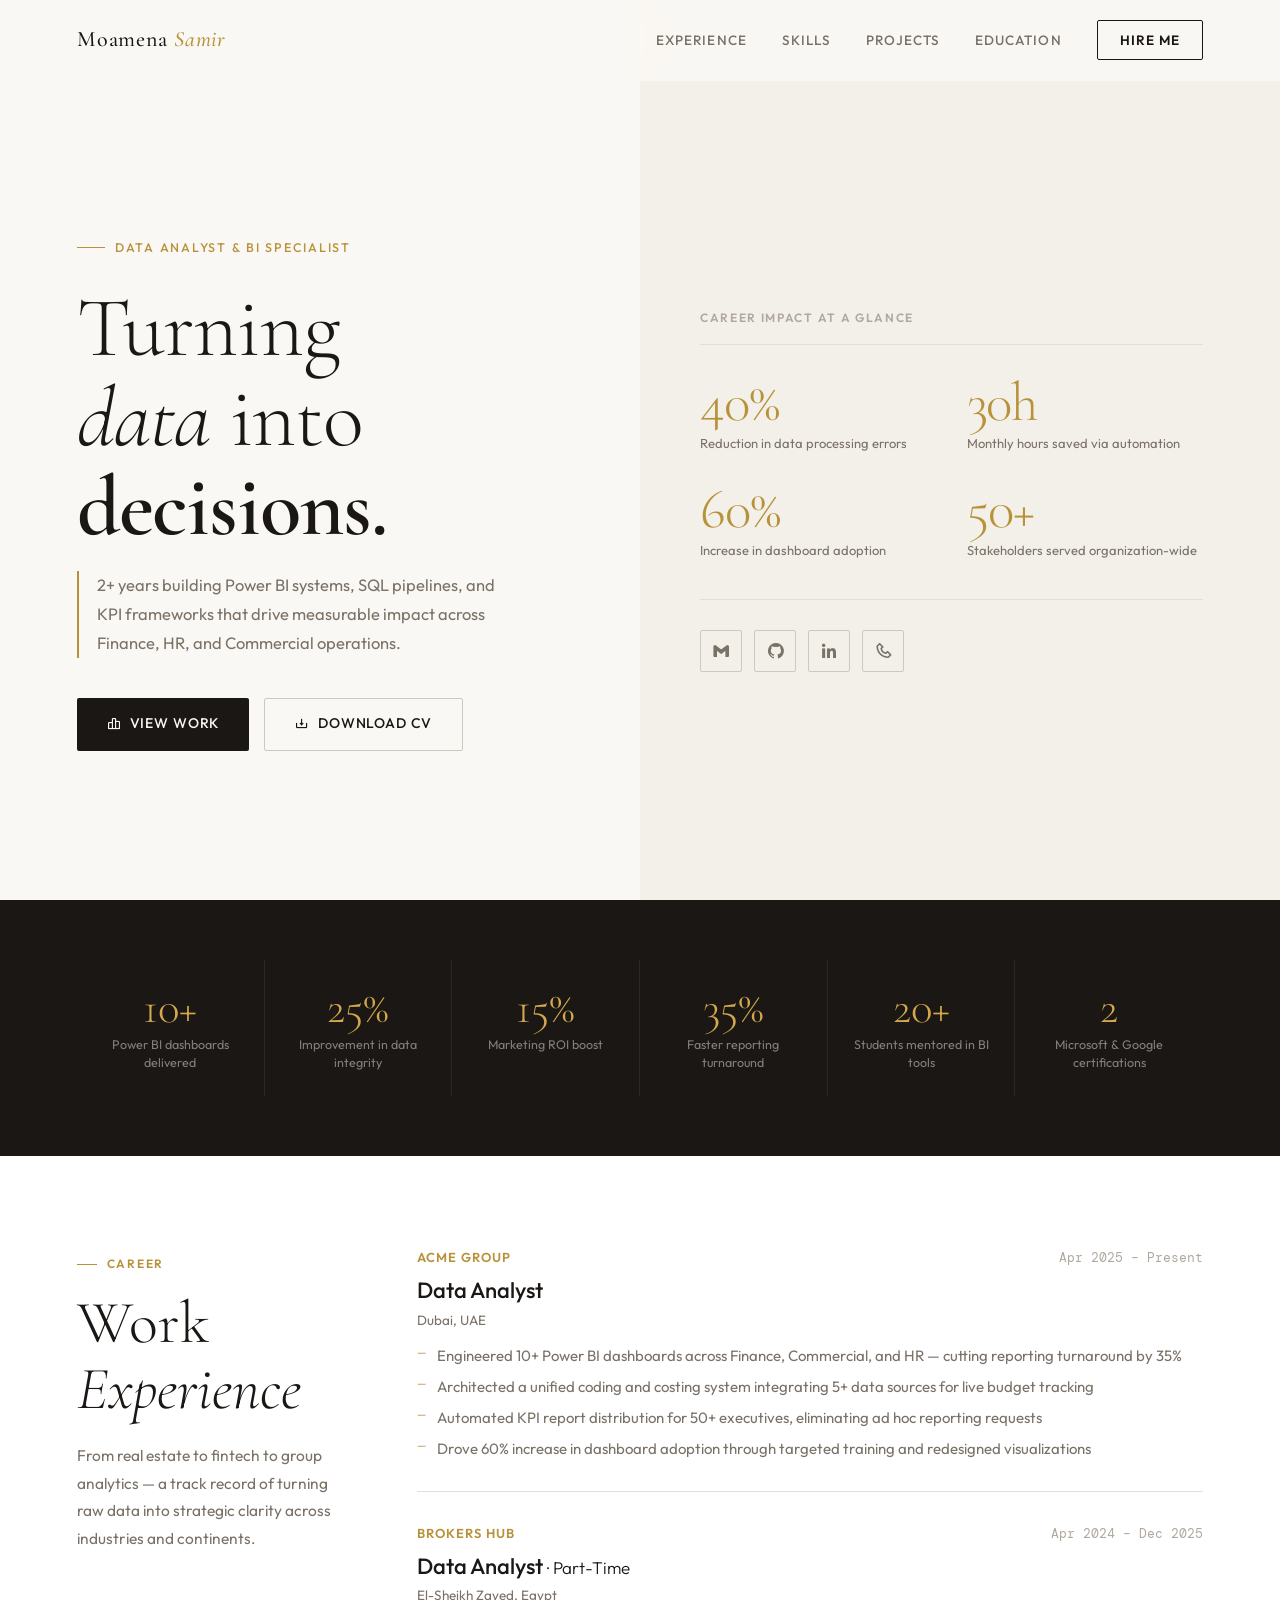
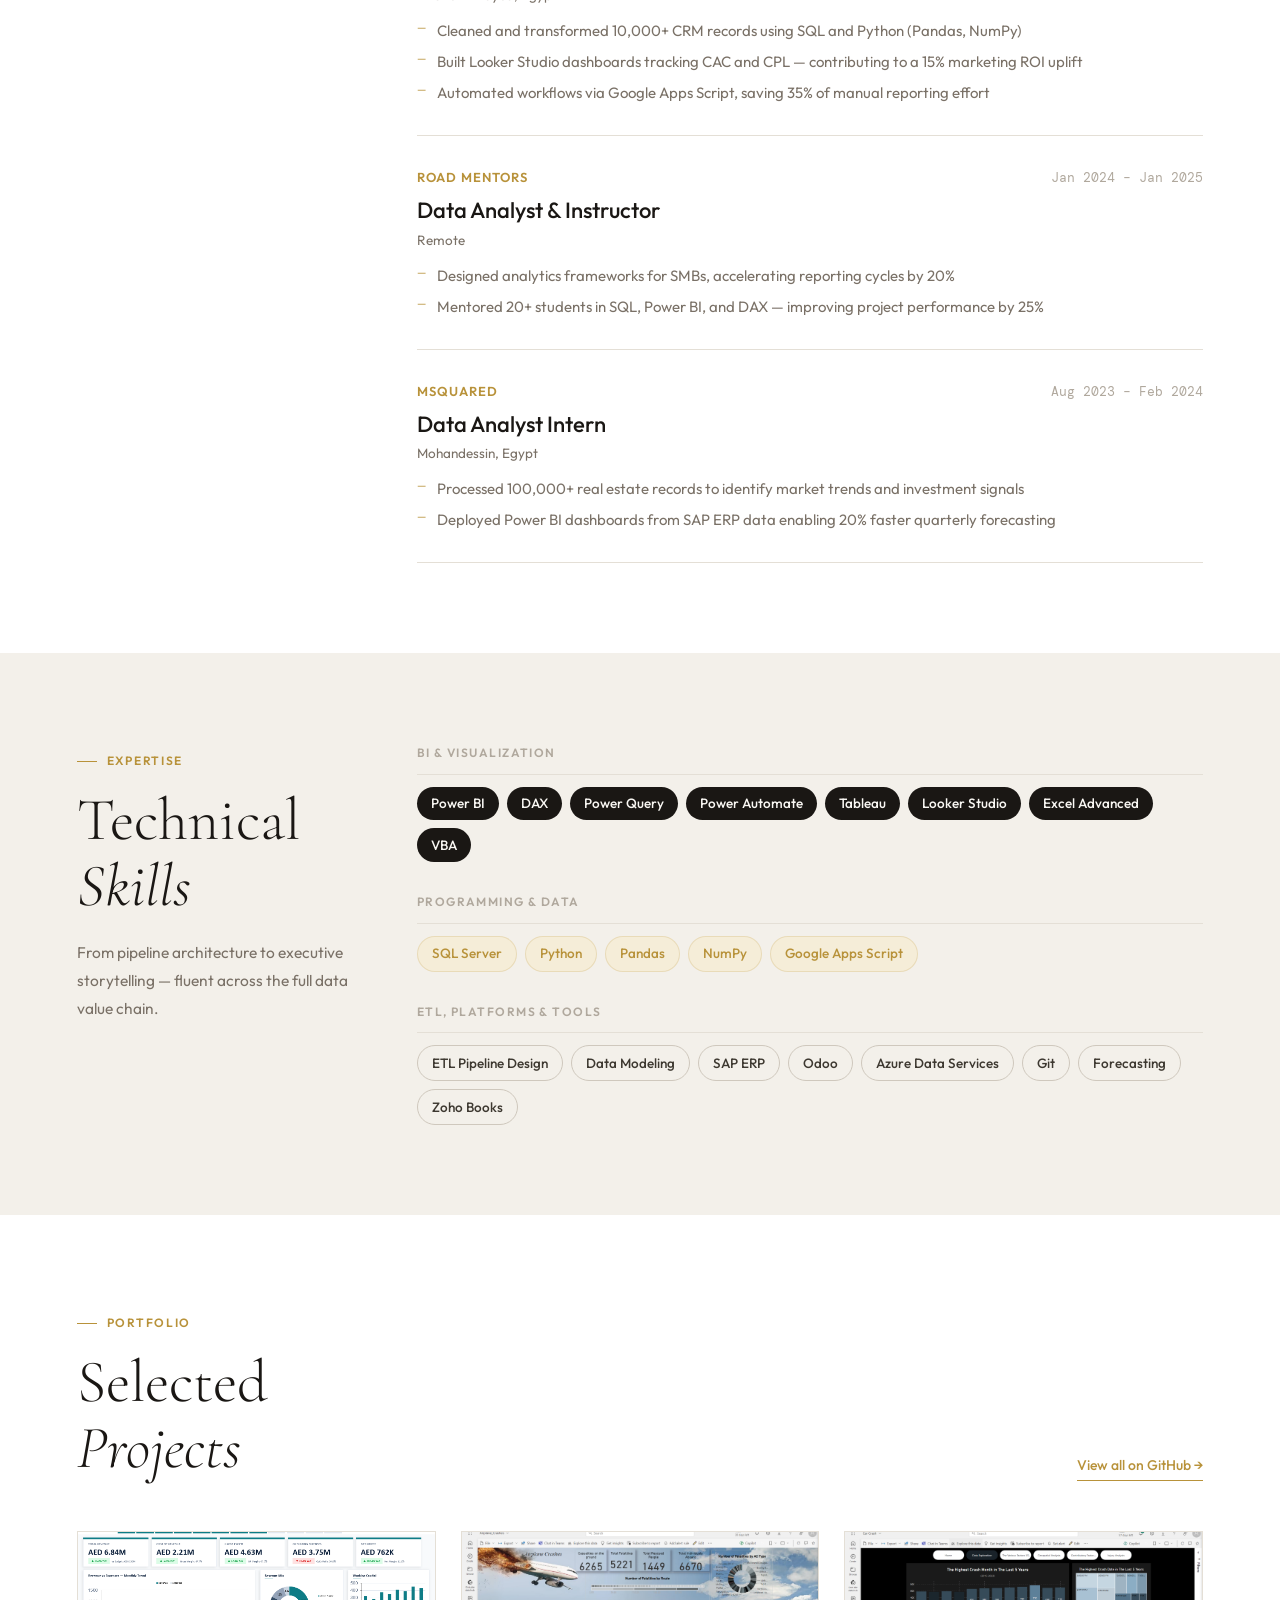
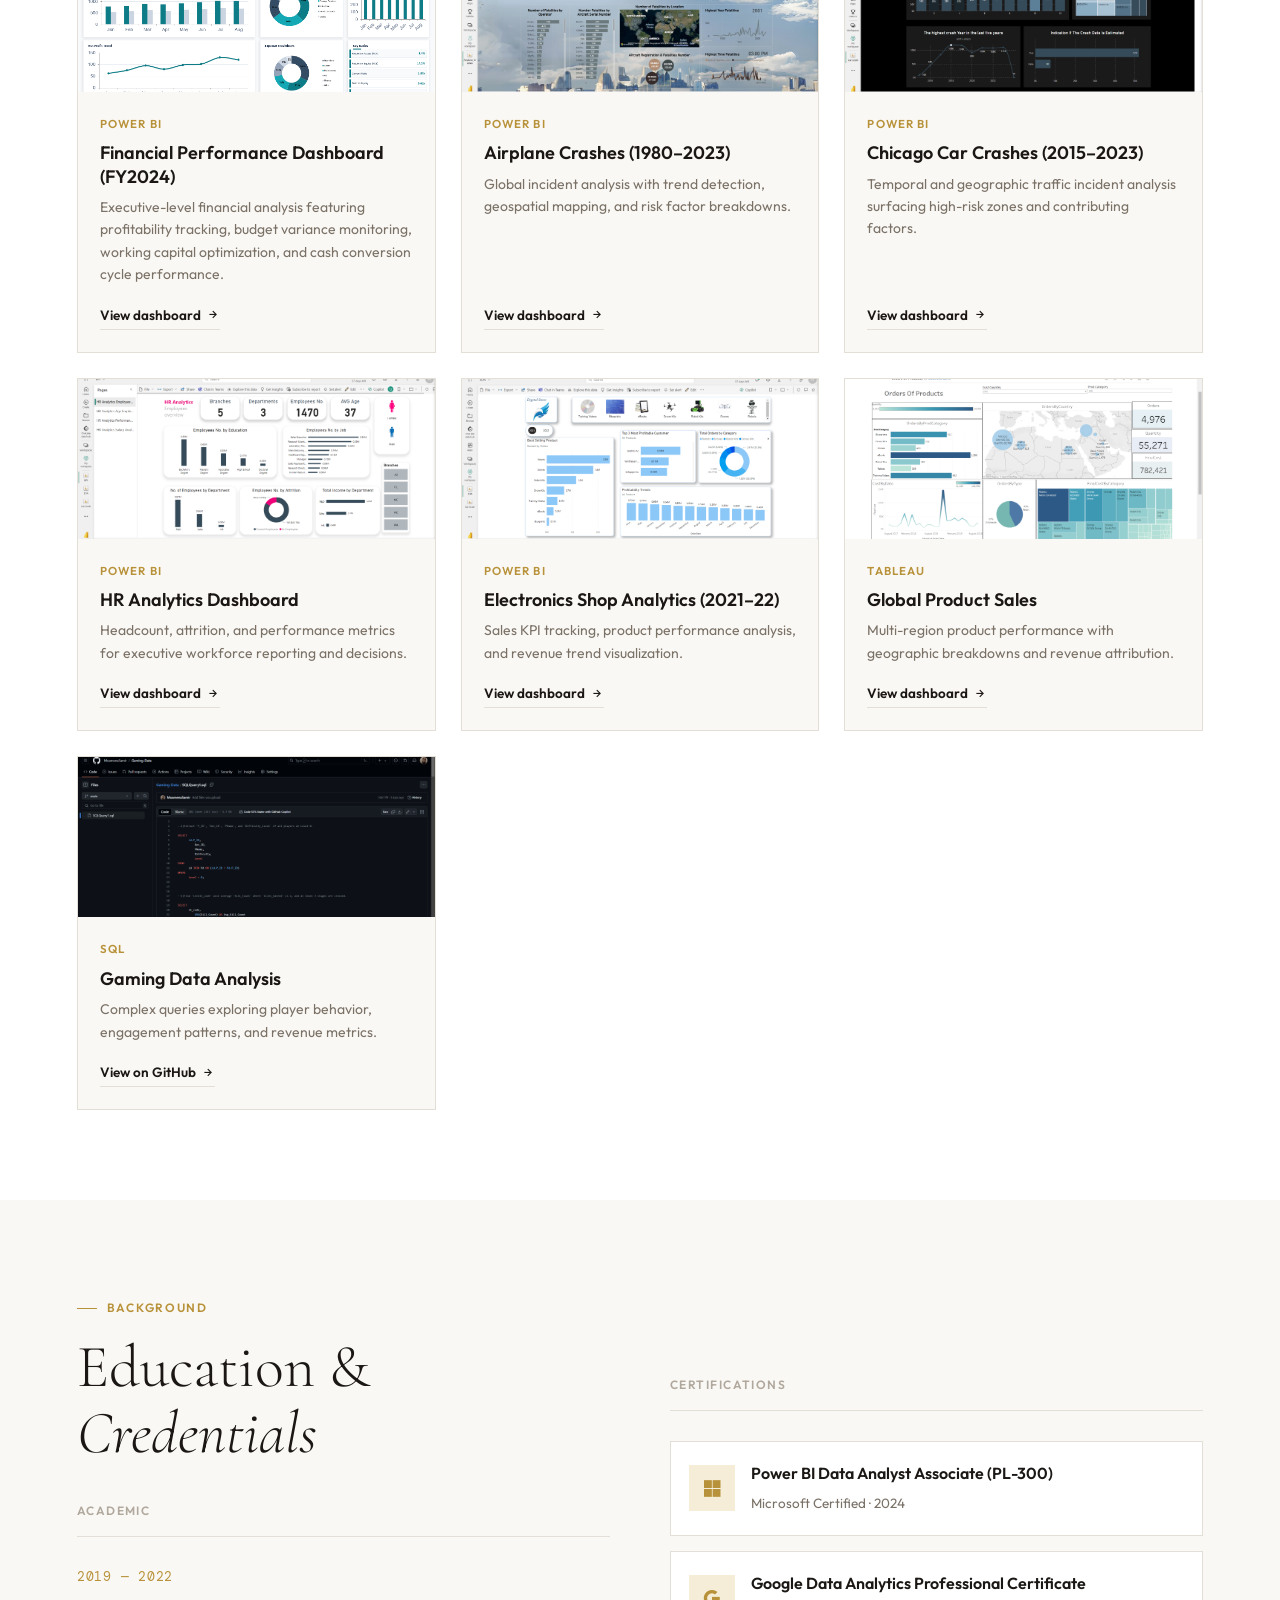
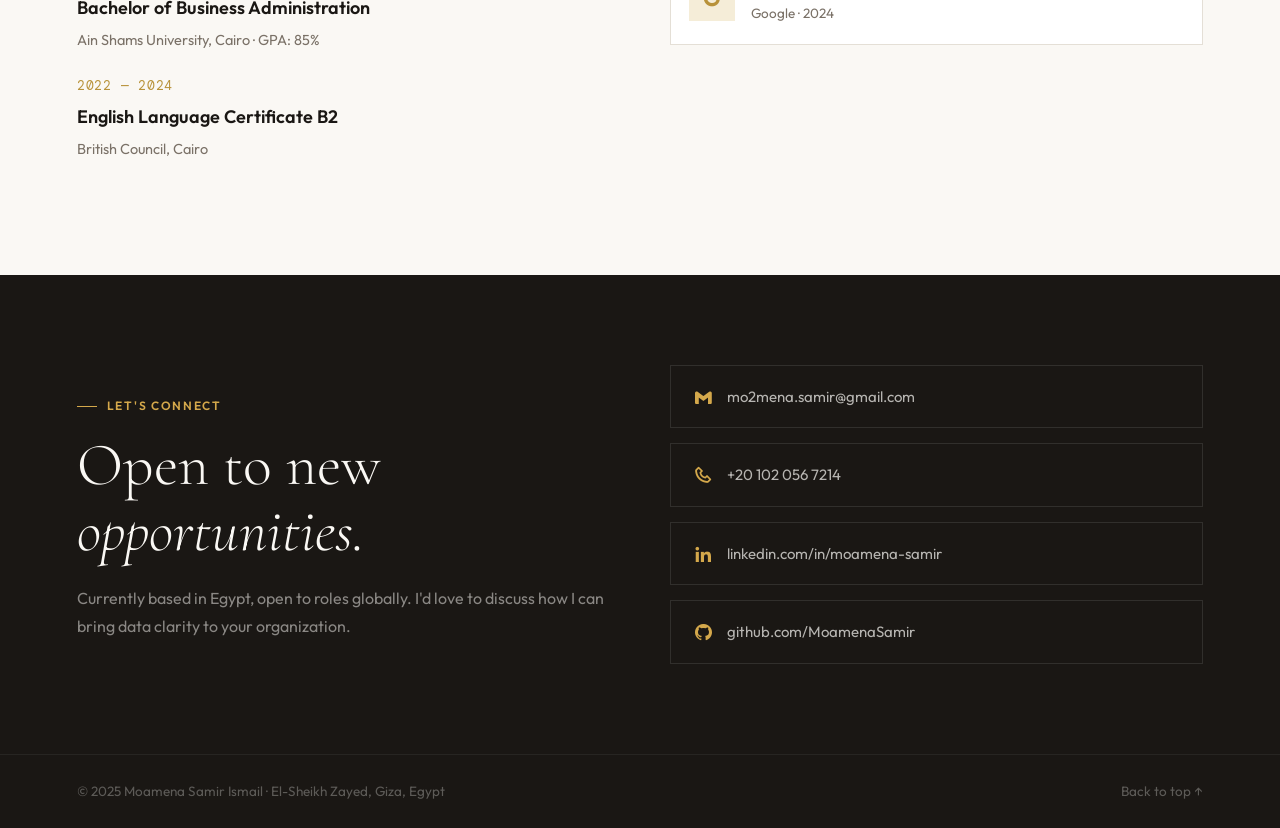
==== commit f8b13345: "Update index.html" ====
--- a/index.html
+++ b/index.html
@@ -212,7 +212,7 @@
     <p class="hero-subtitle">2+ years building Power BI systems, SQL pipelines, and KPI frameworks that drive measurable impact across Finance, HR, and Commercial operations.</p>
     <div class="hero-actions">
       <a href="#projects" class="btn-dark"><i class='bx bx-bar-chart-alt-2'></i> View Work</a>
-      <a href="https://drive.google.com/file/d/1NIc2Omp8mxi_9Cw9gJb8gLb9crtpB3oP/view?usp=sharing" target="_blank" class="btn-ghost"><i class='bx bx-download'></i> Download CV</a>
+      <a href="https://docs.google.com/document/d/1f6-chyJKZBsNmY63_5_Of3LvBED4Wcr9/edit?usp=sharing&ouid=106576200299528256069&rtpof=true&sd=true" target="_blank" class="btn-ghost"><i class='bx bx-download'></i> Download CV</a>
     </div>
   </div>
   <div class="hero-right">
@@ -331,6 +331,17 @@
     <a href="https://github.com/MoamenaSamir" target="_blank">View all on GitHub →</a>
   </div>
   <div class="projects-grid">
+
+    <div class="proj-card">
+      <div class="proj-img"><img src="images/AquaFlow.png" alt="AquaFlow_Financial_Dashboard" onerror="this.parentElement.innerHTML='<div class=\'proj-no-img\'><i class=\'bx bx-bar-chart-alt-2\'></i></div>'"></div>
+      <div class="proj-body">
+        <div class="proj-tag">Power BI</div>
+        <div class="proj-title">Financial Performance Dashboard (FY2024)</div>
+        <p class="proj-desc">Executive-level financial analysis featuring profitability tracking, budget variance monitoring, working capital optimization, and cash conversion cycle performance.</p>
+        <a href="https://github.com/MoamenaSamir/AquaFlow_Financial_Dashboard" target="_blank" class="proj-link">View dashboard <i class='bx bx-right-arrow-alt'></i></a>
+      </div>
+    </div>
+    
     <div class="proj-card">
       <div class="proj-img"><img src="images/Airplane Crashes.png" alt="Airplane Crashes" onerror="this.parentElement.innerHTML='<div class=\'proj-no-img\'><i class=\'bx bx-bar-chart-alt-2\'></i></div>'"></div>
       <div class="proj-body">
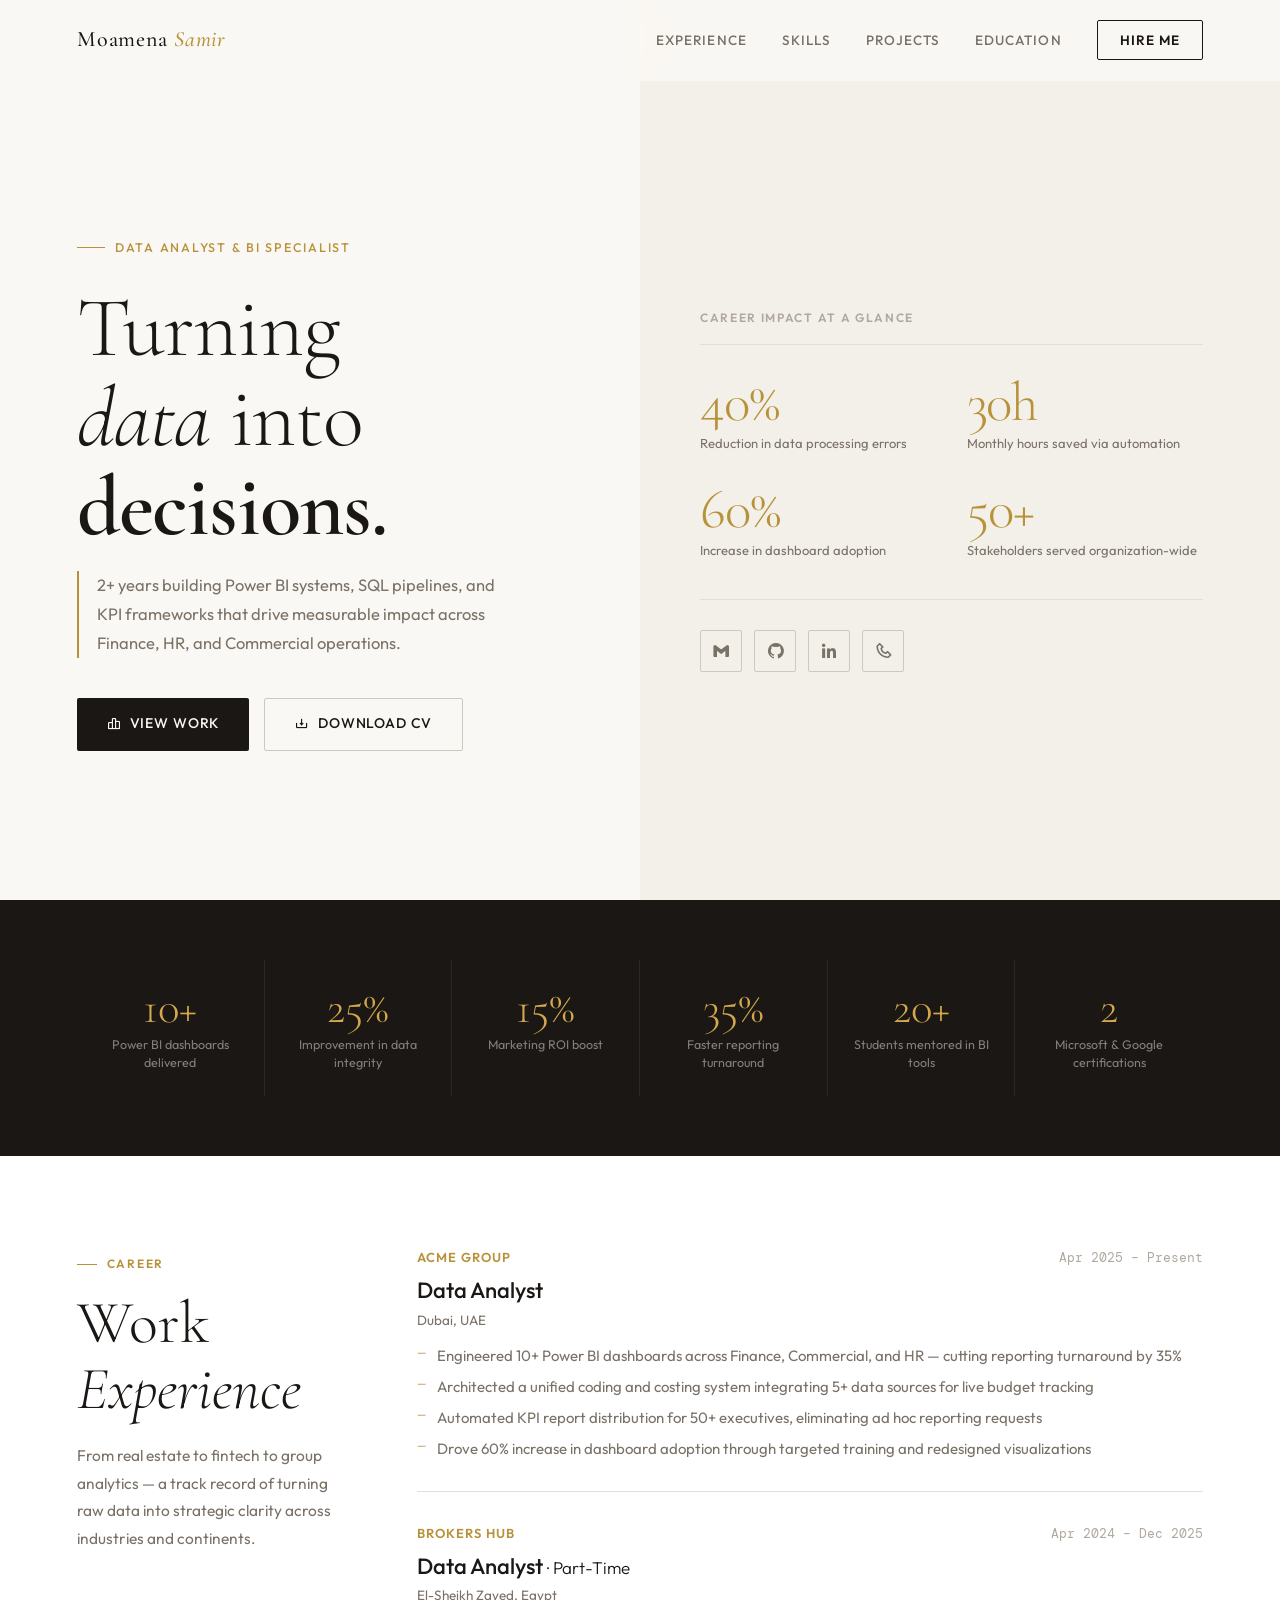
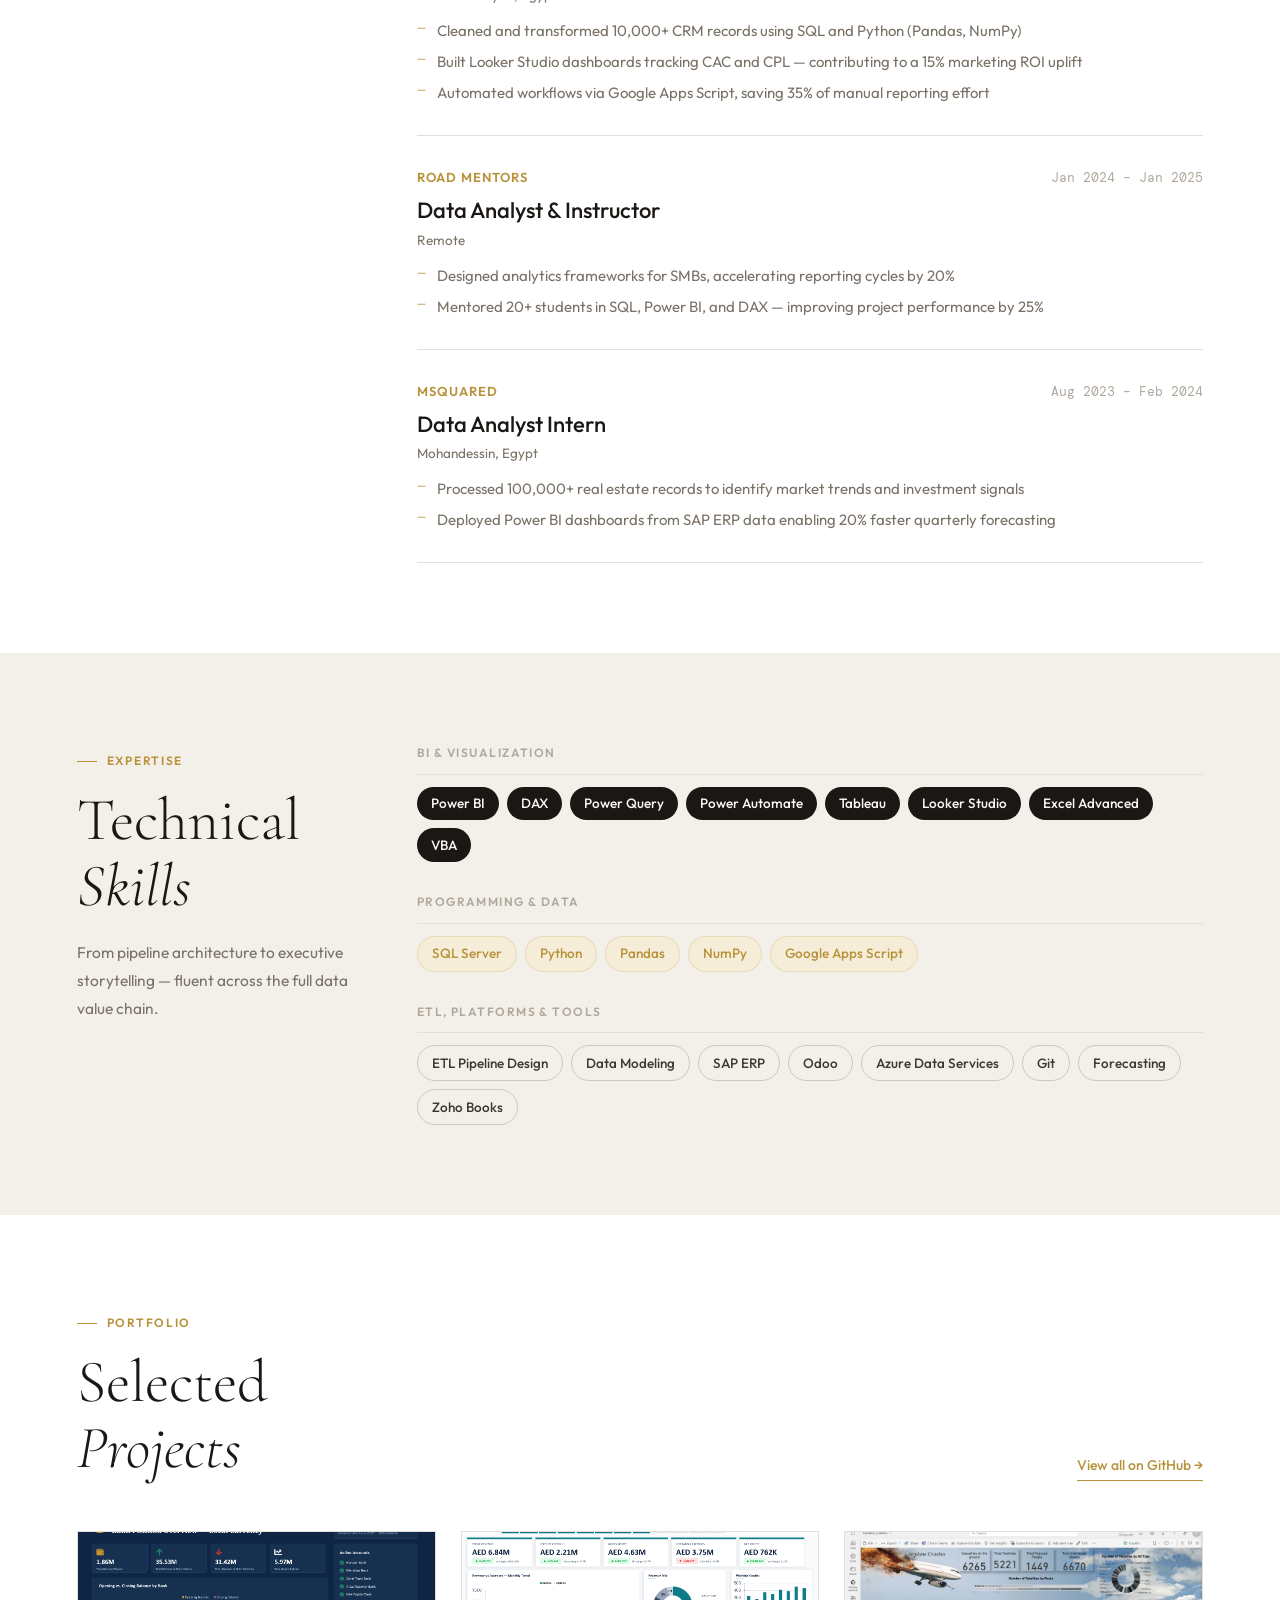
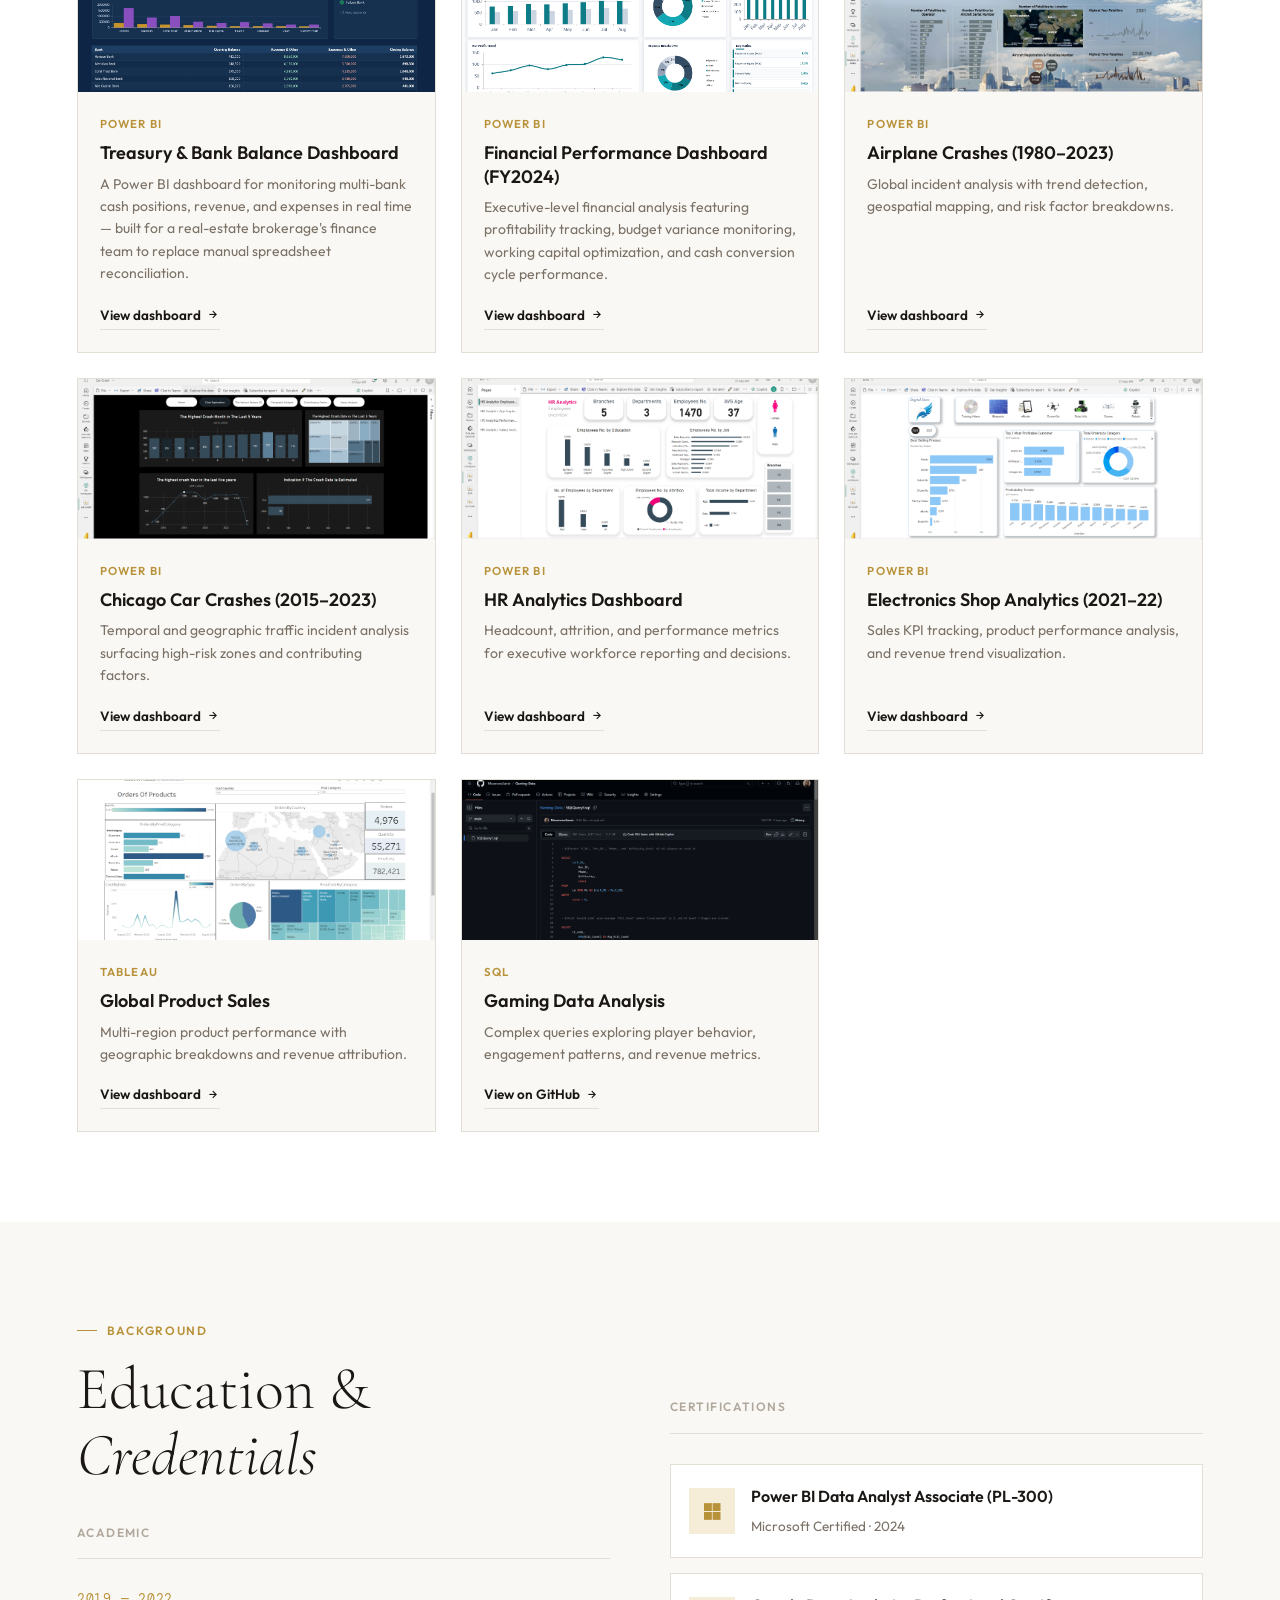
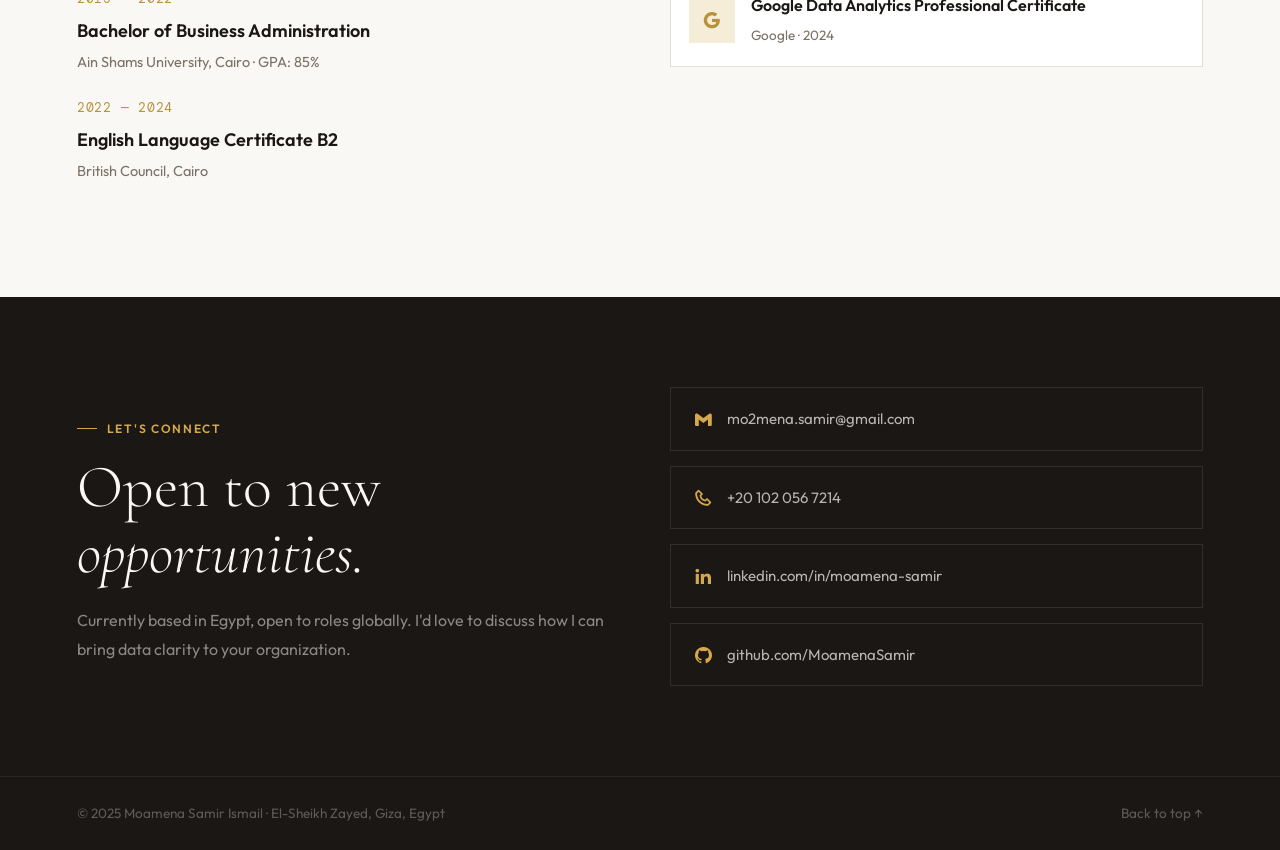
==== commit 2cba48fb: "Update index.html" ====
--- a/index.html
+++ b/index.html
@@ -332,6 +332,16 @@
   </div>
   <div class="projects-grid">
 
+        <div class="proj-card">
+      <div class="proj-img"><img src="images/Bank Position.png" alt="Treasury_Dashboard" onerror="this.parentElement.innerHTML='<div class=\'proj-no-img\'><i class=\'bx bx-bar-chart-alt-2\'></i></div>'"></div>
+      <div class="proj-body">
+        <div class="proj-tag">Power BI</div>
+        <div class="proj-title">Treasury & Bank Balance Dashboard</div>
+        <p class="proj-desc">A Power BI dashboard for monitoring multi-bank cash positions, revenue, and expenses in real time — built for a real-estate brokerage's finance team to replace manual spreadsheet reconciliation.</p>
+        <a href="https://github.com/MoamenaSamir/Treasury_Dashboard/tree/main" target="_blank" class="proj-link">View dashboard <i class='bx bx-right-arrow-alt'></i></a>
+      </div>
+    </div>
+
     <div class="proj-card">
       <div class="proj-img"><img src="images/AquaFlow.png" alt="AquaFlow_Financial_Dashboard" onerror="this.parentElement.innerHTML='<div class=\'proj-no-img\'><i class=\'bx bx-bar-chart-alt-2\'></i></div>'"></div>
       <div class="proj-body">
